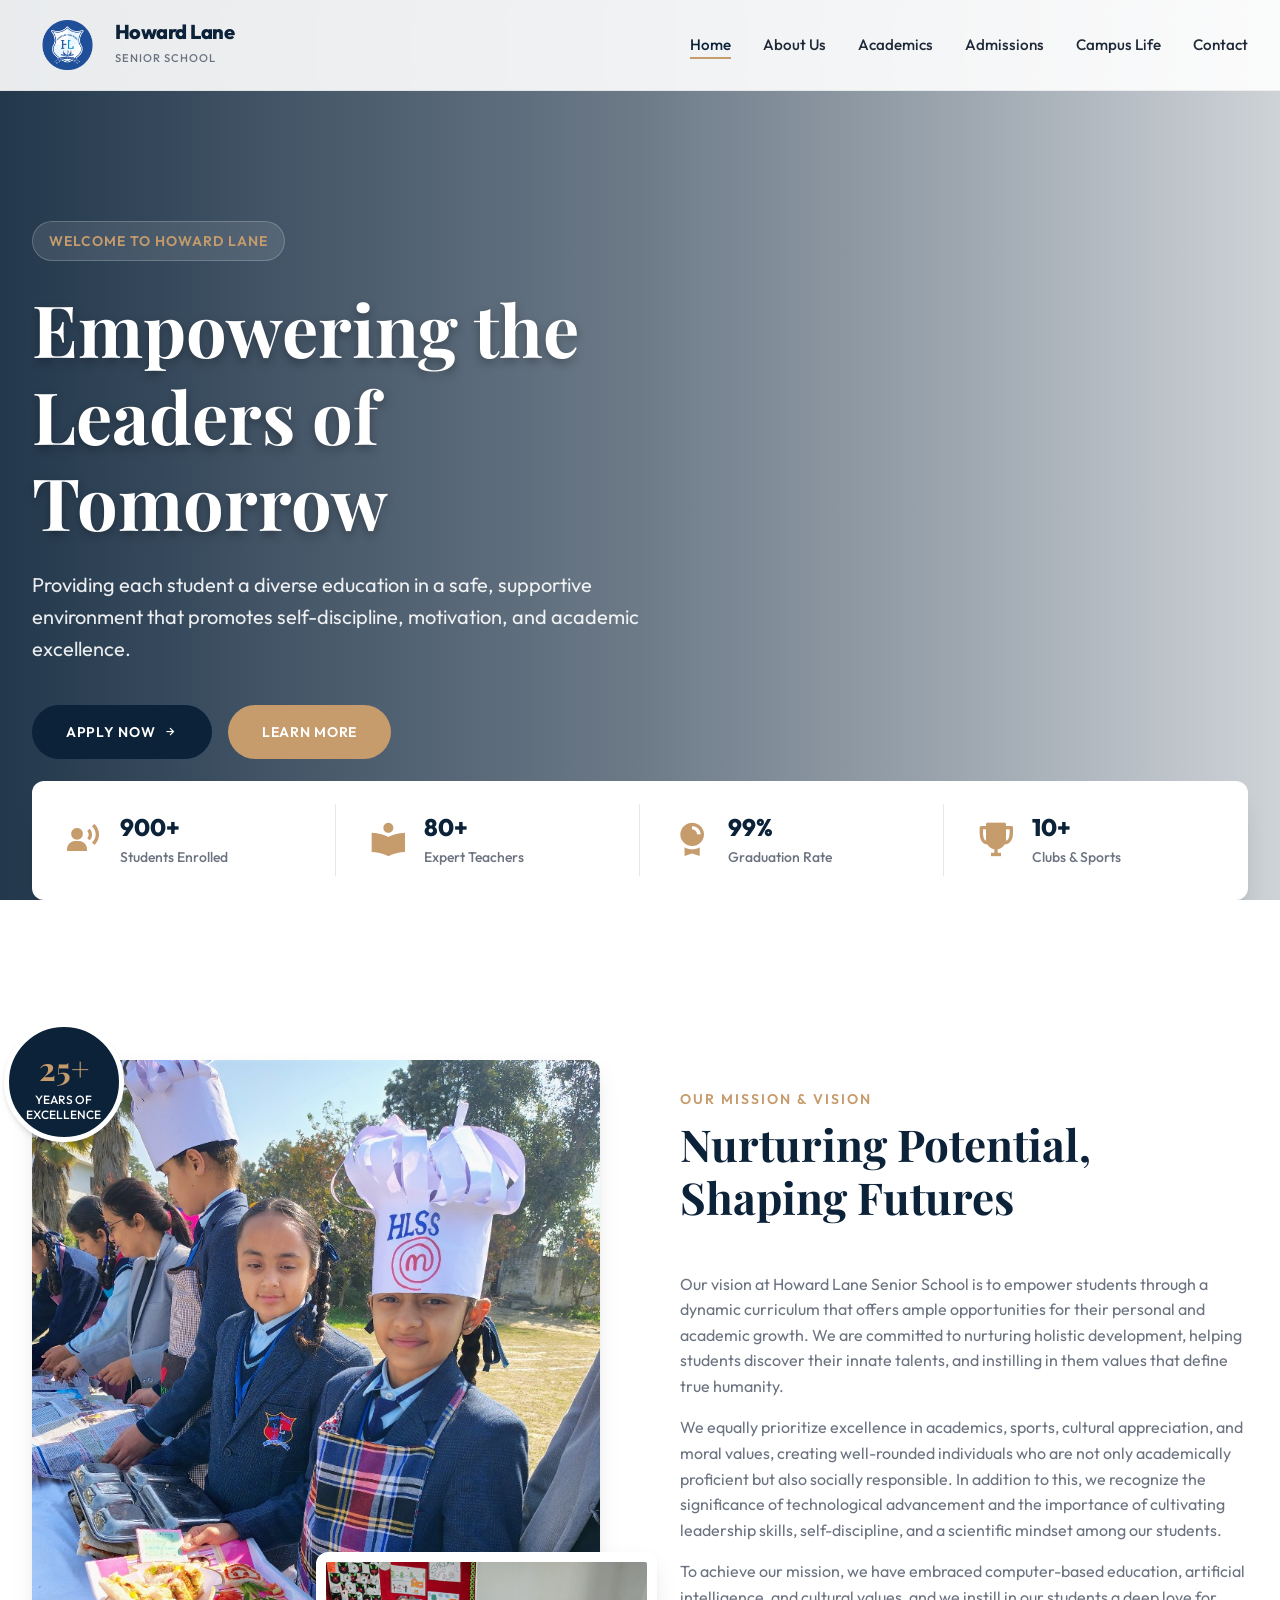
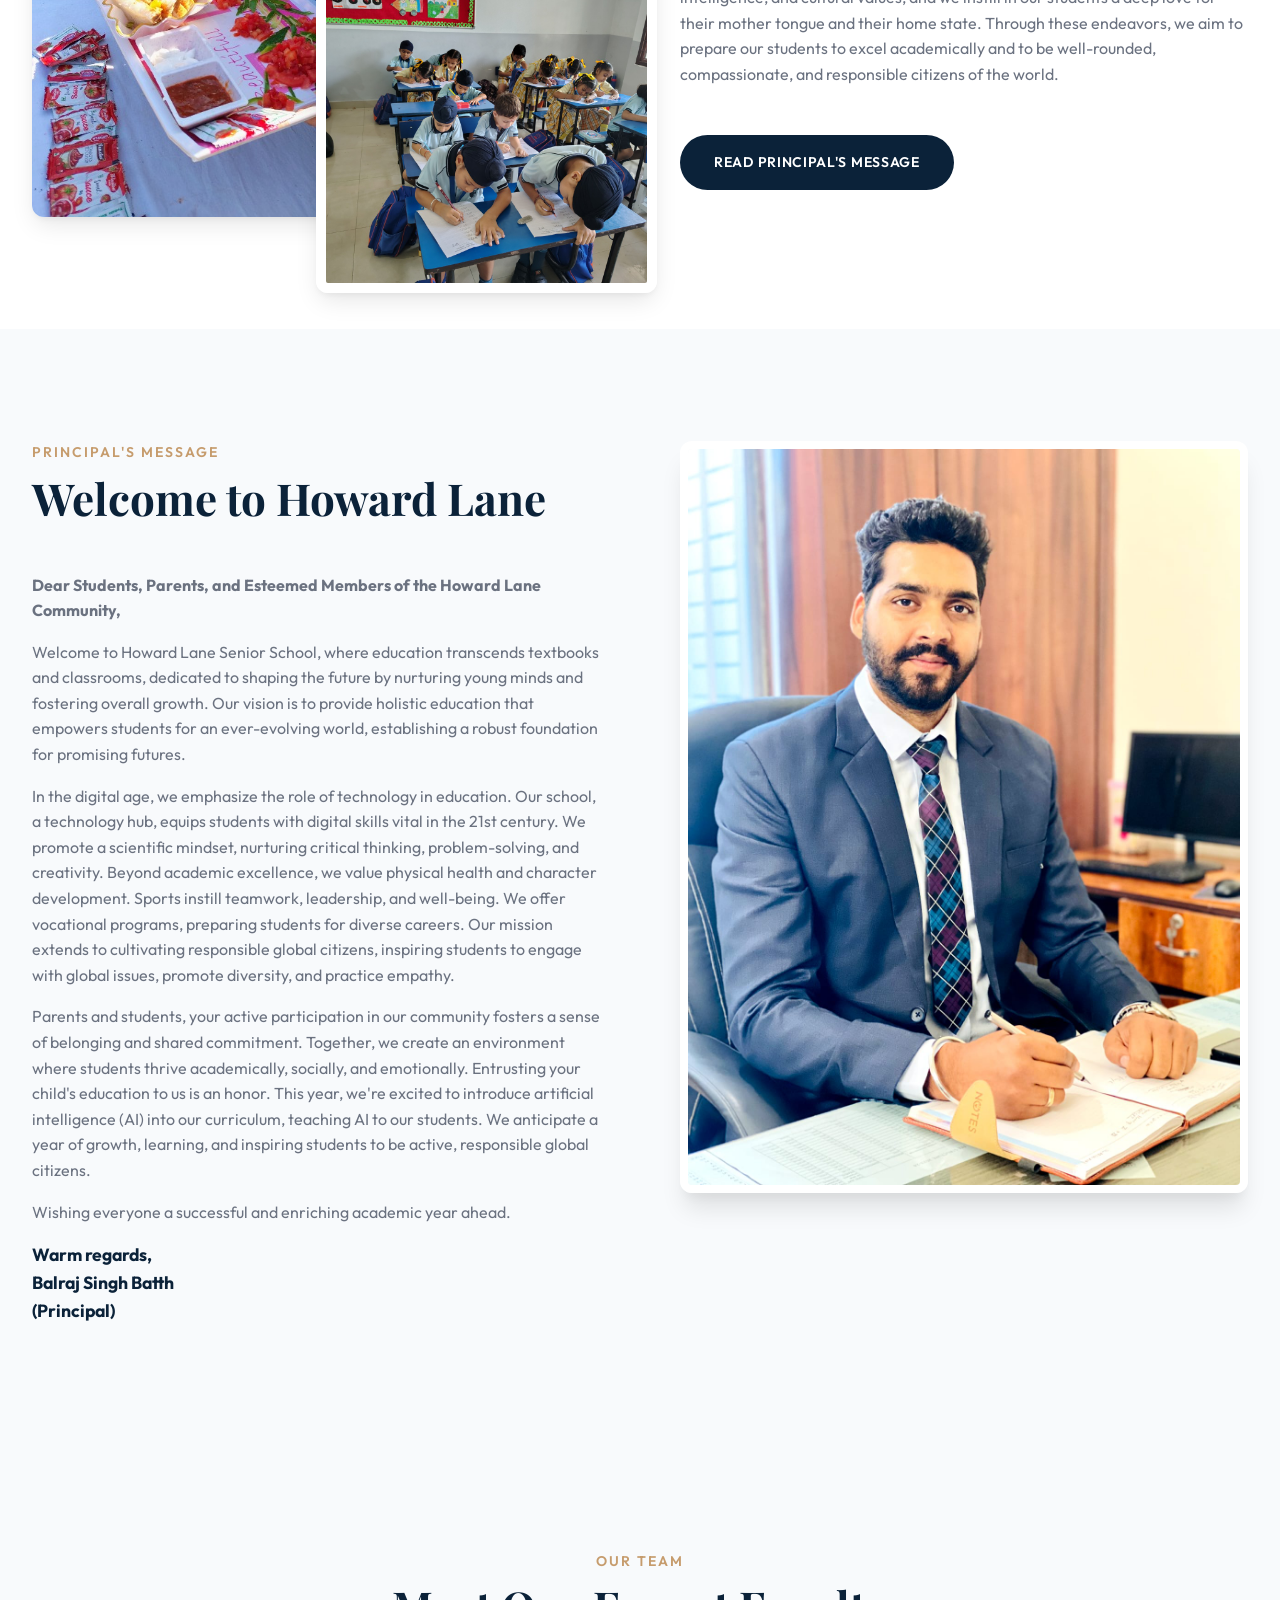
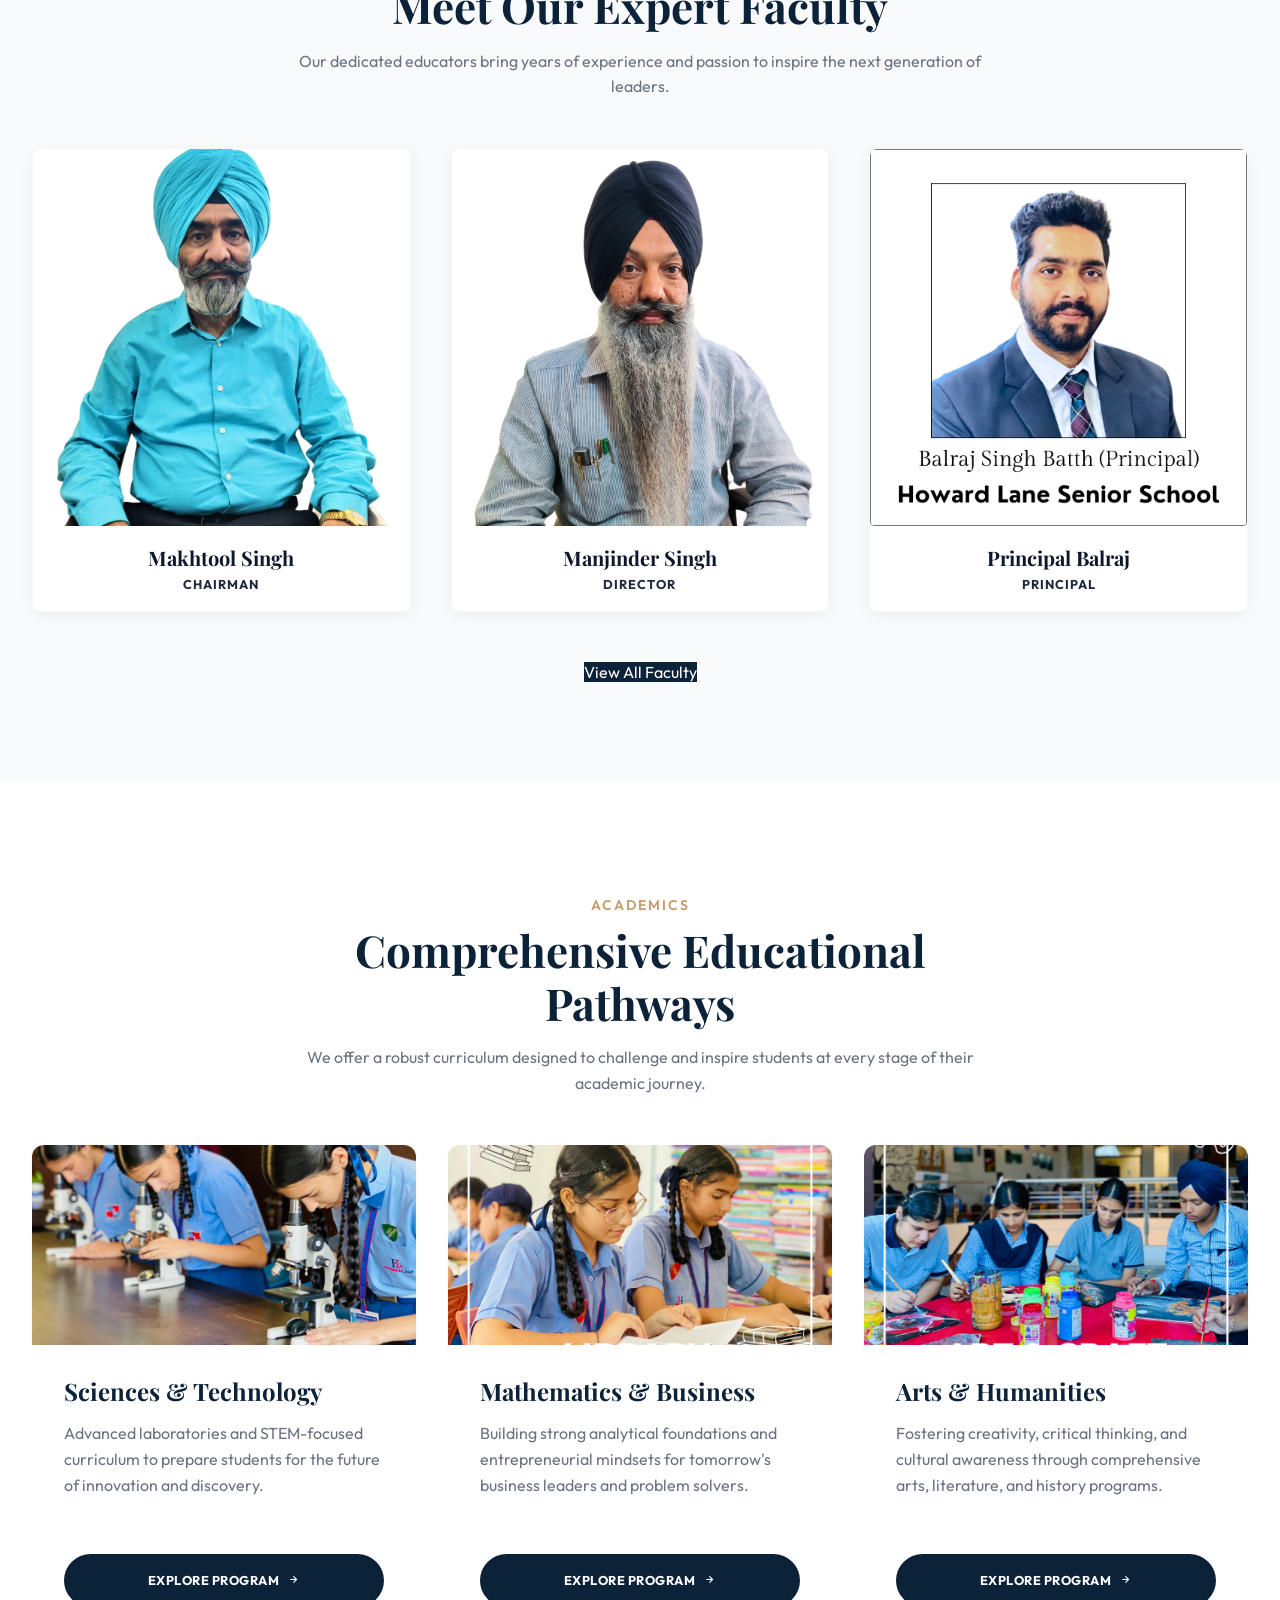
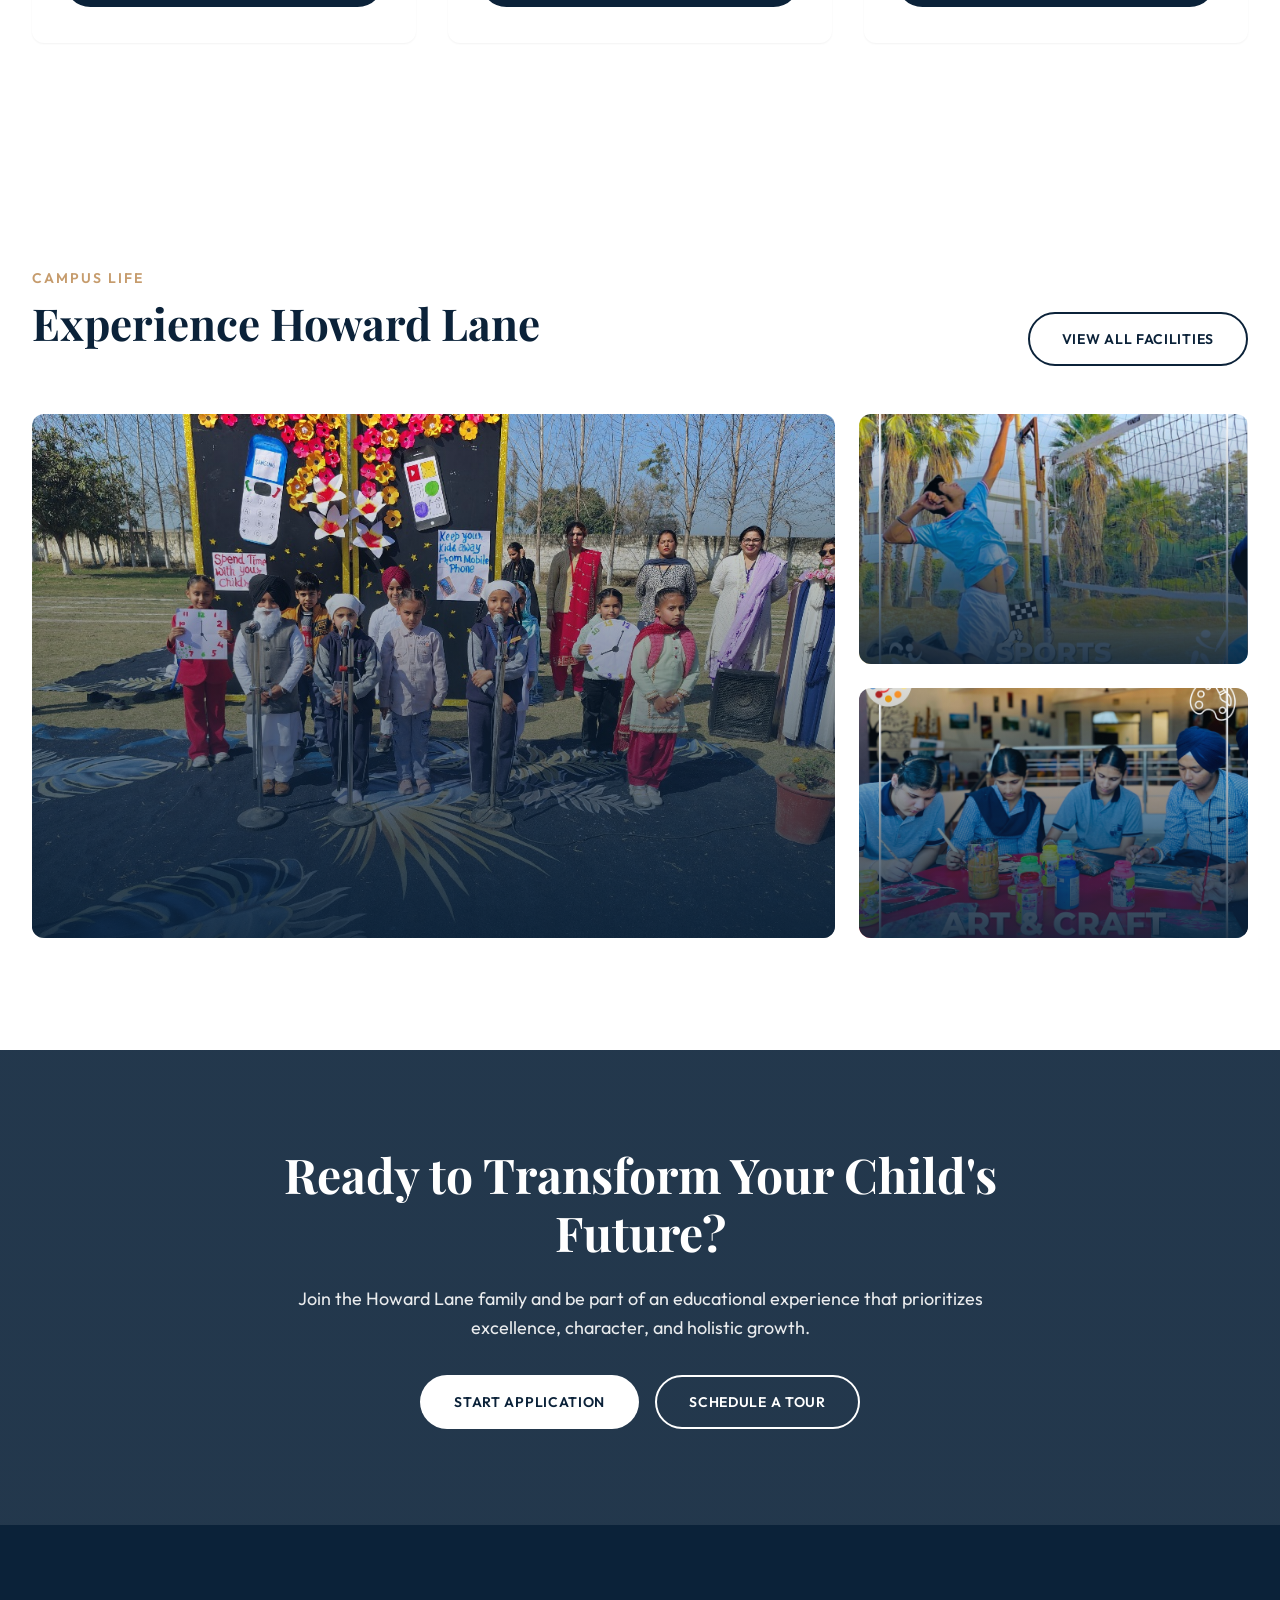
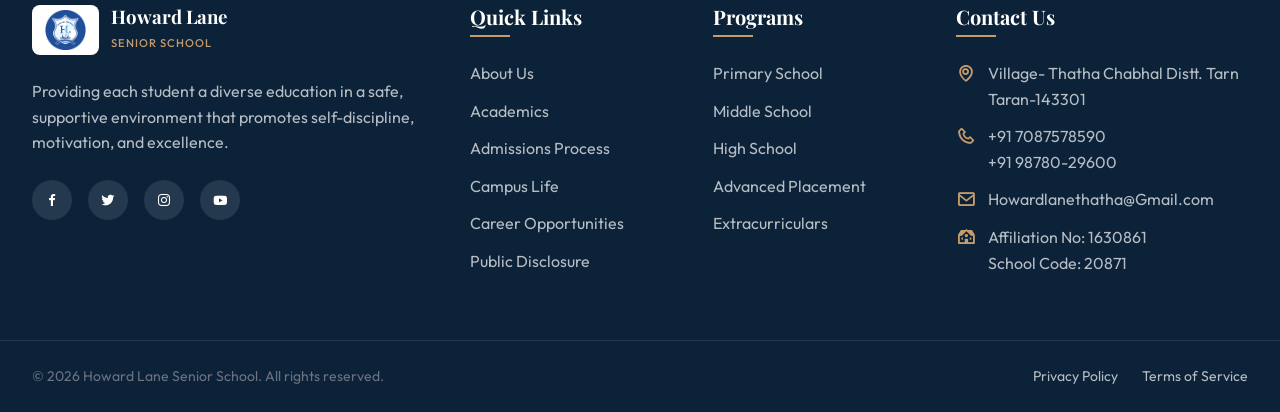
==== index.html @ eabd5564 "Fix homepage name for Vercel" ====
<!DOCTYPE html>
<html lang="en">

<head>
    <meta charset="UTF-8">
    <meta name="viewport" content="width=device-width, initial-scale=1.0">
    <title>Howard Lane Senior School | Excellence in Education</title>
    <meta name="description"
        content="Welcome to Howard Lane School, a place for diverse education in a safe, supportive environment that promotes self-discipline, motivation, and excellence.">

    <!-- Google Fonts -->
    <link rel="preconnect" href="https://fonts.googleapis.com">
    <link rel="preconnect" href="https://fonts.gstatic.com" crossorigin>
    <link
        href="https://fonts.googleapis.com/css2?family=Outfit:wght@300;400;500;600;700;800&family=Playfair+Display:ital,wght@0,400;0,600;0,700;1,400&display=swap"
        rel="stylesheet">

    <link rel="stylesheet" href="css/style.css">

    <!-- BoxIcons for icons -->
    <link href='https://unpkg.com/boxicons@2.1.4/css/boxicons.min.css' rel='stylesheet'>
</head>

<body>
    <!-- Navbar -->
    <header class="navbar" id="navbar">
        <div class="container nav-container">
            <a href="#" class="logo">
                <img src="assets/logo.png" alt="Howard Lane Logo" style="height: 50px; width: auto;">
                <div class="logo-text">
                    <h1>Howard Lane</h1>
                    <span>Senior School</span>
                </div>
            </a>

            <nav class="nav-menu" id="nav-menu">
                <ul class="nav-list">
                    <li><a href="#home" class="nav-link active">Home</a></li>
                    <li><a href="#about" class="nav-link">About Us</a></li>
                    <li><a href="#academics" class="nav-link">Academics</a></li>
                    <li><a href="#admissions" class="nav-link">Admissions</a></li>
                    <li><a href="#campus" class="nav-link">Campus Life</a></li>
                    <li><a href="#contact" class="nav-link btn-primary-outline">Contact</a></li>
                </ul>
            </nav>

            <div class="mobile-toggle" id="mobile-toggle">
                <i class='bx bx-menu'></i>
            </div>
        </div>
    </header>

    <!-- Hero Section -->
    <section id="home" class="hero">
        <div class="hero-bg">
            <img src="assets/school.jpg" alt="Howard Lane School Building">
            <div class="overlay"></div>
        </div>
        <div class="container hero-content">
            <div class="hero-text-wrapper">
                <span class="badge fade-in-up">Welcome to Howard Lane</span>
                <h1 class="hero-title fade-in-up delay-1">Empowering the Leaders of Tomorrow</h1>
                <p class="hero-subtitle fade-in-up delay-2">Providing each student a diverse education in a safe,
                    supportive environment that promotes self-discipline, motivation, and academic excellence.</p>
                <div class="hero-buttons fade-in-up delay-3">
                    <a href="#admissions" class="btn btn-primary">Apply Now <i class='bx bx-right-arrow-alt'></i></a>
                    <a href="#about" class="btn btn-secondary">Learn More</a>
                </div>
            </div>
        </div>

        <!-- Quick Stats Overlay on Hero -->
        <div class="quick-stats fade-in-up delay-4">
            <div class="container">
                <div class="stats-grid">
                    <div class="stat-card">
                        <i class='bx bxs-user-voice'></i>
                        <div class="stat-info">
                            <h3>900+</h3>
                            <p>Students Enrolled</p>
                        </div>
                    </div>
                    <div class="stat-card">
                        <i class='bx bxs-book-reader'></i>
                        <div class="stat-info">
                            <h3>80+</h3>
                            <p>Expert Teachers</p>
                        </div>
                    </div>
                    <div class="stat-card">
                        <i class='bx bxs-award'></i>
                        <div class="stat-info">
                            <h3>99%</h3>
                            <p>Graduation Rate</p>
                        </div>
                    </div>
                    <div class="stat-card">
                        <i class='bx bxs-trophy'></i>
                        <div class="stat-info">
                            <h3>10+</h3>
                            <p>Clubs & Sports</p>
                        </div>
                    </div>
                </div>
            </div>
        </div>
    </section>

    <!-- About Section -->
    <section id="about" class="section about-section">
        <div class="container about-grid">
            <div class="about-images">
                <div class="img-wrapper main-img">
                    <img src="assets/mission_2.jpg" alt="Students in school activity">
                </div>
                <div class="img-wrapper floating-img floating-1">
                    <img src="assets/mission_1.jpg" alt="Students celebrating Republic Day">
                </div>
                <div class="experience-badge">
                    <span class="num">25+</span>
                    <span class="text">Years of<br>Excellence</span>
                </div>
            </div>

            <div class="about-content">
                <div class="section-header">
                    <span class="sub-title">Our Mission & Vision</span>
                    <h2 class="title">Nurturing Potential, Shaping Futures</h2>
                </div>
                <p class="description">
                    Our vision at Howard Lane Senior School is to empower students through a dynamic curriculum
                    that offers ample opportunities for their personal and academic growth. We are committed to
                    nurturing holistic development, helping students discover their innate talents, and instilling in
                    them values that define true humanity.
                </p>
                <p class="description">
                    We equally prioritize excellence in academics, sports, cultural appreciation, and moral values,
                    creating well-rounded individuals who are not only academically proficient but also socially
                    responsible. In addition to this, we recognize the significance of technological advancement and the
                    importance of cultivating leadership skills, self-discipline, and a scientific mindset among our
                    students.
                </p>
                <p class="description">
                    To achieve our mission, we have embraced computer-based education, artificial intelligence, and
                    cultural values, and we instill in our students a deep love for their mother tongue and their home
                    state. Through these endeavors, we aim to prepare our students to excel academically and to be
                    well-rounded, compassionate, and responsible citizens of the world.
                </p>

                <a href="#principal" class="btn btn-primary mt-4">Read Principal's Message</a>
            </div>
        </div>
    </section>

    <!-- Principal Section -->
    <section id="principal" class="section bg-light">
        <div class="container about-grid" style="align-items: flex-start;">
            <div class="about-content">
                <div class="section-header">
                    <span class="sub-title">Principal's Message</span>
                    <h2 class="title">Welcome to Howard Lane</h2>
                </div>
                <p class="description"><strong>Dear Students, Parents, and Esteemed Members of the Howard Lane
                        Community,</strong></p>
                <p class="description">Welcome to Howard Lane Senior School, where education transcends textbooks and
                    classrooms, dedicated to shaping the future by nurturing young minds and fostering overall growth.
                    Our vision is to provide holistic education that empowers students for an ever-evolving world,
                    establishing a robust foundation for promising futures.</p>
                <p class="description">In the digital age, we emphasize the role of technology in education. Our school,
                    a technology hub, equips students with digital skills vital in the 21st century. We promote a
                    scientific mindset, nurturing critical thinking, problem-solving, and creativity. Beyond academic
                    excellence, we value physical health and character development. Sports instill teamwork, leadership,
                    and well-being. We offer vocational programs, preparing students for diverse careers. Our mission
                    extends to cultivating responsible global citizens, inspiring students to engage with global issues,
                    promote diversity, and practice empathy.</p>
                <p class="description">Parents and students, your active participation in our community fosters a sense
                    of belonging and shared commitment. Together, we create an environment where students thrive
                    academically, socially, and emotionally. Entrusting your child's education to us is an honor. This
                    year, we're excited to introduce artificial intelligence (AI) into our curriculum, teaching AI to
                    our students. We anticipate a year of growth, learning, and inspiring students to be active,
                    responsible global citizens.</p>
                <p class="description">Wishing everyone a successful and enriching academic year ahead.</p>
                <p class="description" style="color: var(--primary-blue); font-size: 1.1rem; margin-top: 1rem;">
                    <strong>Warm regards,<br>Balraj Singh Batth<br>(Principal)</strong>
                </p>
            </div>
            <div class="about-images">
                <div class="img-wrapper main-img" style="box-shadow: var(--shadow-xl); border: 8px solid white;">
                    <img src="assets/principal2.jpg" alt="Principal Balraj Singh Batth">
                </div>
            </div>
        </div>
    </section>

    <!-- Faculty Section -->
    <section id="faculty" class="section faculty-section">
        <div class="container">
            <div class="section-header text-center mx-auto">
                <span class="sub-title">Our Team</span>
                <h2 class="title">Meet Our Expert Faculty</h2>
                <p class="description">Our dedicated educators bring years of experience and passion to inspire the next
                    generation of leaders.</p>
            </div>

            <div class="executive-grid">
                <!-- Faculty Makhtool Singh (Chairman) -->
                <div class="executive-card" onclick="window.location.href='faculty.html'">
                    <div class="faculty-photo">
                        <img src="assets/staff/Makhtool_Singh_Chairman_.jpg" alt="Makhtool Singh Chairman">
                    </div>
                    <div class="faculty-info">
                        <h3 class="faculty-name">Makhtool Singh</h3>
                        <p class="faculty-designation">Chairman</p>
                    </div>
                </div>

                <!-- Faculty Manjinder Singh (Director) -->
                <div class="executive-card" onclick="window.location.href='faculty.html'">
                    <div class="faculty-photo">
                        <img src="assets/staff/Manjinder_Director_.jpg" alt="Manjinder Director">
                    </div>
                    <div class="faculty-info">
                        <h3 class="faculty-name">Manjinder Singh</h3>
                        <p class="faculty-designation">Director</p>
                    </div>
                </div>

                <!-- Faculty Balraj (Principal) -->
                <div class="executive-card principal-card" onclick="window.location.href='faculty.html'">
                    <div class="faculty-photo">
                        <img src="assets/staff/Principal_Sir.jpg" alt="Principal Sir">
                    </div>
                    <div class="faculty-info">
                        <h3 class="faculty-name">Principal Balraj</h3>
                        <p class="faculty-designation">Principal</p>
                    </div>
                </div>
            </div>

            <div style="text-align: center; margin-top: 3rem;">
                <a href="faculty.html" class="btn-primary">View All Faculty</a>
            </div>
        </div>
    </section>

    <!-- Academics Section -->
    <section id="academics" class="section academics-section">
        <div class="container">
            <div class="section-header text-center mx-auto">
                <span class="sub-title">Academics</span>
                <h2 class="title">Comprehensive Educational Pathways</h2>
                <p class="description">We offer a robust curriculum designed to challenge and inspire students at every
                    stage of their academic journey.</p>
            </div>

            <div class="cards-grid">
                <!-- Card 1 -->
                <div class="feature-card">
                    <img src="assets/academic1.jpg" alt="Sciences & Technology" class="card-image">
                    <div class="card-content">
                        <h3>Sciences & Technology</h3>
                        <p>Advanced laboratories and STEM-focused curriculum to prepare students for the future of
                            innovation and discovery.</p>
                        <a href="programs.html#sciences" target="_blank" class="card-link btn btn-primary mt-4"
                            style="color: white; font-size: 0.8rem; font-weight: 700;">EXPLORE PROGRAM <i
                                class='bx bx-right-arrow-alt'></i></a>
                    </div>
                </div>

                <!-- Card 2 -->
                <div class="feature-card">
                    <img src="assets/academic2.jpg" alt="Mathematics & Business" class="card-image">
                    <div class="card-content">
                        <h3>Mathematics & Business</h3>
                        <p>Building strong analytical foundations and entrepreneurial mindsets for tomorrow's business
                            leaders and problem solvers.</p>
                        <a href="programs.html#business" target="_blank" class="card-link btn btn-primary mt-4"
                            style="color: white; font-size: 0.8rem; font-weight: 700;">EXPLORE PROGRAM <i
                                class='bx bx-right-arrow-alt'></i></a>
                    </div>
                </div>

                <!-- Card 3 -->
                <div class="feature-card">
                    <img src="assets/academic3.jpg" alt="Arts & Humanities" class="card-image">
                    <div class="card-content">
                        <h3>Arts & Humanities</h3>
                        <p>Fostering creativity, critical thinking, and cultural awareness through comprehensive arts,
                            literature, and history programs.</p>
                        <a href="programs.html#arts" target="_blank" class="card-link btn btn-primary mt-4"
                            style="color: white; font-size: 0.8rem; font-weight: 700;">EXPLORE PROGRAM <i
                                class='bx bx-right-arrow-alt'></i></a>
                    </div>
                </div>
            </div>
        </div>
    </section>

    <!-- Campus Life & Events -->
    <section id="campus" class="section campus-section">
        <div class="container">
            <div class="section-header space-between">
                <div>
                    <span class="sub-title">Campus Life</span>
                    <h2 class="title">Experience Howard Lane</h2>
                </div>
                <a href="#" class="btn btn-primary-outline hidden-mobile">View All Facilities</a>
            </div>

            <div class="gallery-grid">
                <div class="gallery-item large">
                    <img src="assets/VibrantCampus.jpg" alt="Vibrant Campus">
                    <div class="gallery-overlay">
                        <h3>Vibrant Campus</h3>
                    </div>
                </div>
                <div class="gallery-item">
                    <img src="assets/Sports.jpg" alt="Athletics & Sports">
                    <div class="gallery-overlay">
                        <h3>Athletics & Sports</h3>
                    </div>
                </div>
                <div class="gallery-item">
                    <img src="assets/Art.jpg" alt="Performing Arts">
                    <div class="gallery-overlay">
                        <h3>Performing Arts</h3>
                    </div>
                </div>
            </div>
            <div class="text-center mt-4 visible-mobile">
                <a href="#" class="btn btn-primary-outline">View All Facilities</a>
            </div>
        </div>
    </section>

    <!-- Call to Action -->
    <section class="cta-section">
        <div class="container text-center cta-content">
            <h2>Ready to Transform Your Child's Future?</h2>
            <p>Join the Howard Lane family and be part of an educational experience that prioritizes excellence,
                character, and holistic growth.</p>
            <div class="cta-buttons">
                <a href="#admissions" class="btn btn-light">Start Application</a>
                <a href="#contact" class="btn btn-outline-light">Schedule a Tour</a>
            </div>
        </div>
    </section>

    <!-- Footer -->
    <footer id="contact" class="footer">
        <div class="container footer-grid">
            <div class="footer-col brand-col">
                <a href="#" class="logo footer-logo">
                    <img src="assets/logo.png" alt="Howard Lane Logo"
                        style="height: 50px; width: auto; background: white; padding: 5px; border-radius: 8px;">
                    <div class="logo-text">
                        <h3>Howard Lane</h3>
                        <span>Senior School</span>
                    </div>
                </a>
                <p>Providing each student a diverse education in a safe, supportive environment that promotes
                    self-discipline, motivation, and excellence.</p>
                <div class="social-links">
                    <a href="https://www.facebook.com/howardlanethatha" target="_blank"><i
                            class='bx bxl-facebook'></i></a>
                    <a href="#"><i class='bx bxl-twitter'></i></a>
                    <a href="https://www.instagram.com/howard_lane_senior_school/?hl=en" target="_blank"><i
                            class='bx bxl-instagram'></i></a>
                    <a href="#"><i class='bx bxl-youtube'></i></a>
                </div>
            </div>

            <div class="footer-col">
                <h4>Quick Links</h4>
                <ul>
                    <li><a href="#about">About Us</a></li>
                    <li><a href="#academics">Academics</a></li>
                    <li><a href="#admissions">Admissions Process</a></li>
                    <li><a href="#campus">Campus Life</a></li>
                    <li><a href="#">Career Opportunities</a></li>
                    <li><a href="public-disclosure.html">Public Disclosure</a></li>
                </ul>
            </div>

            <div class="footer-col">
                <h4>Programs</h4>
                <ul>
                    <li><a href="#">Primary School</a></li>
                    <li><a href="#">Middle School</a></li>
                    <li><a href="#">High School</a></li>
                    <li><a href="#">Advanced Placement</a></li>
                    <li><a href="#">Extracurriculars</a></li>
                </ul>
            </div>

            <div class="footer-col">
                <h4>Contact Us</h4>
                <ul class="contact-info">
                    <li><i class='bx bx-map'></i> Village- Thatha Chabhal Distt. Tarn Taran-143301</li>
                    <li><i class='bx bx-phone'></i> +91 7087578590 <br> +91 98780-29600</li>
                    <li><i class='bx bx-envelope'></i> Howardlanethatha@Gmail.com</li>
                    <li><i class='bx bxs-institution'></i> Affiliation No: 1630861 <br> School Code: 20871</li>
                </ul>
            </div>
        </div>

        <div class="footer-bottom container">
            <p>&copy; 2026 Howard Lane Senior School. All rights reserved.</p>
            <div class="footer-bottom-links">
                <a href="#">Privacy Policy</a>
                <a href="#">Terms of Service</a>
            </div>
        </div>
    </footer>

    <script src="js/script.js"></script>
</body>

</html>
---- css/style.css ----
/* CSS Variables for Premium Theme */
:root {
    /* Colors */
    --primary-blue: #0b2239;
    --secondary-blue: #1c4575;
    --accent-gold: #c69c6d;
    --accent-gold-dark: #a37d53;
    --text-dark: #1f2937;
    --text-muted: #6b7280;
    --white: #ffffff;
    --bg-light: #f8fafc;
    --glass-bg: rgba(255, 255, 255, 0.9);
    --border-color: #e5e7eb;

    /* Typography */
    --font-heading: 'Playfair Display', serif;
    --font-body: 'Outfit', sans-serif;

    /* Shadows & Transitions */
    --shadow-sm: 0 1px 2px 0 rgba(0, 0, 0, 0.05);
    --shadow-md: 0 4px 6px -1px rgba(0, 0, 0, 0.1), 0 2px 4px -1px rgba(0, 0, 0, 0.06);
    --shadow-lg: 0 10px 25px -3px rgba(0, 0, 0, 0.1), 0 4px 6px -2px rgba(0, 0, 0, 0.05);
    --shadow-xl: 0 20px 25px -5px rgba(0, 0, 0, 0.1), 0 10px 10px -5px rgba(0, 0, 0, 0.04);
    --transition: all 0.3s cubic-bezier(0.4, 0, 0.2, 1);
}

/* Global Reset & Base */
*,
*::before,
*::after {
    margin: 0;
    padding: 0;
    box-sizing: border-box;
}

html {
    scroll-behavior: smooth;
    font-size: 16px;
}

body {
    font-family: var(--font-body);
    color: var(--text-dark);
    line-height: 1.6;
    overflow-x: hidden;
    background-color: var(--white);
}

ul {
    list-style: none;
}

a {
    text-decoration: none;
    color: inherit;
    transition: var(--transition);
}

img {
    max-width: 100%;
    height: auto;
    display: block;
}

/* Container */
.container {
    width: 100%;
    max-width: 1280px;
    margin: 0 auto;
    padding: 0 2rem;
}

/* Typography */
h1,
h2,
h3,
h4,
h5,
h6 {
    font-family: var(--font-heading);
    font-weight: 700;
    color: var(--primary-blue);
    line-height: 1.2;
}

p {
    margin-bottom: 1rem;
    color: var(--text-muted);
}

/* Buttons */
.btn {
    display: inline-flex;
    align-items: center;
    justify-content: center;
    gap: 0.5rem;
    padding: 0.875rem 2rem;
    font-weight: 600;
    border-radius: 50px;
    transition: var(--transition);
    cursor: pointer;
    text-transform: uppercase;
    letter-spacing: 0.05em;
    font-size: 0.875rem;
    border: 2px solid transparent;
}

.btn-primary {
    background-color: var(--primary-blue);
    color: var(--white);
}

.btn-primary:hover {
    background-color: var(--secondary-blue);
    transform: translateY(-2px);
    box-shadow: var(--shadow-md);
}

.btn-secondary {
    background-color: var(--accent-gold);
    color: var(--white);
}

.btn-secondary:hover {
    background-color: var(--accent-gold-dark);
    transform: translateY(-2px);
    box-shadow: var(--shadow-md);
}

.btn-primary-outline {
    background: transparent;
    border-color: var(--primary-blue);
    color: var(--primary-blue);
}

.btn-primary-outline:hover {
    background: var(--primary-blue);
    color: var(--white);
}

.btn-light {
    background-color: var(--white);
    color: var(--primary-blue);
}

.btn-light:hover {
    background-color: var(--bg-light);
    transform: translateY(-2px);
}

.btn-outline-light {
    background: transparent;
    border-color: var(--white);
    color: var(--white);
}

.btn-outline-light:hover {
    background: var(--white);
    color: var(--primary-blue);
}

/* Navbar */
.navbar {
    position: fixed;
    top: 0;
    left: 0;
    width: 100%;
    z-index: 1000;
    padding: 1.25rem 0;
    transition: var(--transition);
    background: var(--glass-bg);
    backdrop-filter: blur(10px);
    -webkit-backdrop-filter: blur(10px);
    border-bottom: 1px solid rgba(0, 0, 0, 0.05);
}

.navbar.scrolled {
    padding: 0.75rem 0;
    box-shadow: var(--shadow-sm);
}

.nav-container {
    display: flex;
    justify-content: space-between;
    align-items: center;
}

.logo {
    display: flex;
    align-items: center;
    gap: 0.75rem;
}

.logo i {
    font-size: 2.5rem;
    color: var(--accent-gold);
}

.logo-text h1 {
    font-size: 1.25rem;
    font-family: var(--font-body);
    font-weight: 800;
    letter-spacing: -0.5px;
    margin: 0;
    color: var(--primary-blue);
}

.logo-text span {
    font-size: 0.7rem;
    text-transform: uppercase;
    letter-spacing: 1px;
    color: var(--text-muted);
    font-weight: 500;
}

.nav-list {
    display: flex;
    align-items: center;
    gap: 2rem;
}

.nav-link {
    font-weight: 500;
    color: var(--text-dark);
    font-size: 0.95rem;
    position: relative;
}

.nav-link:not(.btn-primary-outline)::after {
    content: '';
    position: absolute;
    bottom: -5px;
    left: 0;
    width: 0;
    height: 2px;
    background-color: var(--accent-gold);
    transition: var(--transition);
}

.nav-link:not(.btn-primary-outline):hover::after,
.nav-link.active::after {
    width: 100%;
}

.nav-link:hover,
.nav-link.active {
    color: var(--primary-blue);
}

.mobile-toggle {
    display: none;
    font-size: 1.75rem;
    cursor: pointer;
    color: var(--primary-blue);
}

/* Animations */
.fade-in-up {
    opacity: 0;
    transform: translateY(20px);
    transition: opacity 0.8s ease-out, transform 0.8s ease-out;
}

.fade-in-up.appear {
    opacity: 1;
    transform: translateY(0);
}

.delay-1 {
    transition-delay: 0.1s;
}

.delay-2 {
    transition-delay: 0.2s;
}

.delay-3 {
    transition-delay: 0.3s;
}

.delay-4 {
    transition-delay: 0.4s;
}

/* Hero Section */
.hero {
    position: relative;
    min-height: 100vh;
    display: flex;
    align-items: center;
    padding-top: 80px;
    overflow: hidden;
}

.hero-bg {
    position: absolute;
    top: 0;
    left: 0;
    width: 100%;
    height: 100%;
    z-index: -1;
}

.hero-bg img {
    width: 100%;
    height: 100%;
    object-fit: cover;
    object-position: center;
    transform: scale(1.05);
    /* Slight scale for potential animation */
}

.overlay {
    position: absolute;
    top: 0;
    left: 0;
    width: 100%;
    height: 100%;
    background: linear-gradient(to right, rgba(11, 34, 57, 0.9), rgba(11, 34, 57, 0.6) 50%, rgba(11, 34, 57, 0.2));
}

.hero-content {
    position: relative;
    z-index: 1;
}

.hero-text-wrapper {
    max-width: 650px;
}

.badge {
    display: inline-block;
    padding: 0.5rem 1rem;
    background: rgba(255, 255, 255, 0.1);
    backdrop-filter: blur(4px);
    border: 1px solid rgba(255, 255, 255, 0.2);
    border-radius: 30px;
    color: var(--accent-gold);
    font-weight: 600;
    font-size: 0.875rem;
    letter-spacing: 1px;
    text-transform: uppercase;
    margin-bottom: 1.5rem;
}

.hero-title {
    font-size: 4.5rem;
    color: var(--white);
    margin-bottom: 1.5rem;
    text-shadow: 0 4px 10px rgba(0, 0, 0, 0.3);
}

.hero-subtitle {
    font-size: 1.25rem;
    color: rgba(255, 255, 255, 0.9);
    margin-bottom: 2.5rem;
    font-weight: 400;
}

.hero-buttons {
    display: flex;
    gap: 1rem;
    flex-wrap: wrap;
}

/* Quick Stats */
.quick-stats {
    position: absolute;
    bottom: 0;
    left: 0;
    width: 100%;
    transform: translateY(50%);
    z-index: 10;
}

.stats-grid {
    display: grid;
    grid-template-columns: repeat(4, 1fr);
    background: var(--white);
    border-radius: 12px;
    box-shadow: var(--shadow-xl);
    overflow: hidden;
}

.stat-card {
    display: flex;
    align-items: center;
    gap: 1rem;
    padding: 2rem;
    position: relative;
}

.stat-card:not(:last-child)::after {
    content: '';
    position: absolute;
    right: 0;
    top: 50%;
    transform: translateY(-50%);
    height: 60%;
    width: 1px;
    background-color: var(--border-color);
}

.stat-card i {
    font-size: 2.5rem;
    color: var(--accent-gold);
}

.stat-info h3 {
    font-family: var(--font-body);
    font-size: 1.5rem;
    font-weight: 800;
    margin-bottom: 0.25rem;
}

.stat-info p {
    margin: 0;
    font-size: 0.875rem;
    color: var(--text-muted);
    font-weight: 500;
}

/* Sections Global */
.section {
    padding: 7rem 0;
}

.section-header {
    margin-bottom: 3rem;
}

.section-header .sub-title {
    color: var(--accent-gold);
    font-weight: 600;
    text-transform: uppercase;
    letter-spacing: 2px;
    font-size: 0.875rem;
    display: block;
    margin-bottom: 0.5rem;
}

.section-header .title {
    font-size: 2.75rem;
    margin-bottom: 1rem;
}

.space-between {
    display: flex;
    justify-content: space-between;
    align-items: flex-end;
}

.bg-light {
    background-color: var(--bg-light);
}

.text-center {
    text-align: center;
}

.mx-auto {
    margin-left: auto;
    margin-right: auto;
    max-width: 700px;
}

.mt-4 {
    margin-top: 2rem;
}

/* About Section */
.about-section {
    padding-top: 10rem;
    /* Space for the overlaying stats */
}

.about-grid {
    display: grid;
    grid-template-columns: 1fr 1fr;
    gap: 5rem;
    align-items: center;
}

.about-images {
    position: relative;
}

.img-wrapper {
    border-radius: 12px;
    overflow: hidden;
    box-shadow: var(--shadow-lg);
}

.img-wrapper img {
    transition: transform 0.7s ease;
}

.img-wrapper:hover img {
    transform: scale(1.05);
}

.floating-img {
    position: absolute;
    bottom: -10%;
    right: -10%;
    width: 60%;
    border: 10px solid var(--white);
    border-radius: 12px;
    z-index: 2;
}

.experience-badge {
    position: absolute;
    top: -5%;
    left: -5%;
    background: var(--primary-blue);
    color: var(--white);
    width: 120px;
    height: 120px;
    border-radius: 50%;
    display: flex;
    flex-direction: column;
    justify-content: center;
    align-items: center;
    text-align: center;
    z-index: 3;
    border: 5px solid var(--white);
    box-shadow: var(--shadow-md);
}

.experience-badge .num {
    font-family: var(--font-heading);
    font-size: 2rem;
    font-weight: 700;
    color: var(--accent-gold);
}

.experience-badge .text {
    font-size: 0.75rem;
    font-weight: 500;
    text-transform: uppercase;
    line-height: 1.2;
}

.feature-list {
    margin: 2rem 0;
}

.feature-list li {
    display: flex;
    align-items: flex-start;
    gap: 1rem;
    margin-bottom: 1rem;
}

.feature-list i {
    font-size: 1.5rem;
    color: var(--accent-gold);
    margin-top: 2px;
}

.feature-list span {
    font-weight: 500;
    color: var(--text-dark);
}

/* Feature Cards Grid (Academics) */
.cards-grid {
    display: grid;
    grid-template-columns: repeat(3, 1fr);
    gap: 2rem;
}

.feature-card {
    background: var(--white);
    border-radius: 12px;
    box-shadow: var(--shadow-sm);
    transition: var(--transition);
    border-bottom: 4px solid transparent;
    overflow: hidden;
    display: flex;
    flex-direction: column;
}

.feature-card:hover {
    transform: translateY(-10px);
    box-shadow: var(--shadow-xl);
    border-bottom-color: var(--accent-gold);
}

.feature-card .card-image {
    width: 100%;
    height: 200px;
    object-fit: cover;
    transition: var(--transition);
}

.feature-card:hover .card-image {
    transform: scale(1.05);
}

.feature-card .card-content {
    padding: 2rem;
    flex: 1;
    display: flex;
    flex-direction: column;
    background: var(--white);
    position: relative;
    z-index: 2;
}

.feature-card h3 {
    font-size: 1.5rem;
    margin-bottom: 1rem;
    font-family: var(--font-heading);
}

.feature-card p {
    margin-bottom: 1.5rem;
}

.card-link {
    display: inline-flex;
    align-items: center;
    gap: 0.5rem;
    color: var(--primary-blue);
    font-weight: 600;
    text-transform: uppercase;
    font-size: 0.875rem;
    letter-spacing: 0.5px;
}

.card-link i {
    transition: transform 0.3s;
}

.card-link:hover {
    color: var(--accent-gold);
}

.card-link:hover i {
    transform: translateX(5px);
}

/* Gallery / Campus Grid */
.gallery-grid {
    display: grid;
    grid-template-columns: repeat(3, 1fr);
    grid-template-rows: repeat(2, 250px);
    gap: 1.5rem;
}

.gallery-item {
    border-radius: 12px;
    overflow: hidden;
    position: relative;
    cursor: pointer;
}

.gallery-item.large {
    grid-column: span 2;
    grid-row: span 2;
}

.gallery-item img {
    width: 100%;
    height: 100%;
    object-fit: cover;
    transition: transform 0.5s ease;
}

.gallery-item:hover img {
    transform: scale(1.1);
}

.gallery-overlay {
    position: absolute;
    inset: 0;
    background: linear-gradient(to top, rgba(11, 34, 57, 0.9), transparent);
    display: flex;
    align-items: flex-end;
    padding: 2rem;
}

.gallery-overlay h3 {
    color: var(--white);
    font-size: 1.5rem;
    margin: 0;
    transform: translateY(20px);
    opacity: 0;
    transition: var(--transition);
}

.gallery-item:hover .gallery-overlay h3 {
    transform: translateY(0);
    opacity: 1;
}

/* Call to Action Section */
.cta-section {
    background: linear-gradient(rgba(11, 34, 57, 0.9), rgba(11, 34, 57, 0.9)), url('https://images.unsplash.com/photo-1577896851231-70ef18881754?ixlib=rb-4.0.3&auto=format&fit=crop&w=1920&q=80') center/cover fixed;
    padding: 6rem 0;
}

.cta-content {
    max-width: 800px;
}

.cta-content h2 {
    color: var(--white);
    font-size: 3rem;
    margin-bottom: 1.5rem;
}

.cta-content p {
    color: rgba(255, 255, 255, 0.9);
    font-size: 1.125rem;
    margin-bottom: 2rem;
}

.cta-buttons {
    display: flex;
    gap: 1rem;
    justify-content: center;
}

/* Footer */
.footer {
    background-color: var(--primary-blue);
    color: rgba(255, 255, 255, 0.8);
    padding-top: 5rem;
}

.footer-grid {
    display: grid;
    grid-template-columns: 2fr 1fr 1fr 1.5fr;
    gap: 3rem;
    margin-bottom: 4rem;
}

.footer-logo {
    margin-bottom: 1.5rem;
}

.footer-logo i,
.footer-logo .logo-text h3 {
    color: var(--white);
}

.footer-logo .logo-text span {
    color: var(--accent-gold);
}

.brand-col p {
    color: rgba(255, 255, 255, 0.7);
    margin-bottom: 1.5rem;
}

.social-links {
    display: flex;
    gap: 1rem;
}

.social-links a {
    display: inline-flex;
    align-items: center;
    justify-content: center;
    width: 40px;
    height: 40px;
    background: rgba(255, 255, 255, 0.1);
    color: var(--white);
    border-radius: 50%;
    transition: var(--transition);
}

.social-links a:hover {
    background: var(--accent-gold);
    transform: translateY(-3px);
}

.footer-col h4 {
    color: var(--white);
    font-size: 1.25rem;
    margin-bottom: 1.5rem;
    position: relative;
    padding-bottom: 0.5rem;
}

.footer-col h4::after {
    content: '';
    position: absolute;
    bottom: 0;
    left: 0;
    width: 40px;
    height: 2px;
    background: var(--accent-gold);
}

.footer-col ul {
    display: flex;
    flex-direction: column;
    gap: 0.75rem;
}

.footer-col ul a {
    color: rgba(255, 255, 255, 0.7);
}

.footer-col ul a:hover {
    color: var(--accent-gold);
    padding-left: 5px;
}

.contact-info li {
    display: flex;
    align-items: flex-start;
    gap: 0.75rem;
    color: rgba(255, 255, 255, 0.7);
}

.contact-info i {
    color: var(--accent-gold);
    font-size: 1.25rem;
    margin-top: 2px;
}

.footer-bottom {
    padding: 1.5rem 2rem;
    border-top: 1px solid rgba(255, 255, 255, 0.1);
    display: flex;
    justify-content: space-between;
    align-items: center;
}

.footer-bottom p {
    margin: 0;
    font-size: 0.875rem;
}

.footer-bottom-links {
    display: flex;
    gap: 1.5rem;
}

.footer-bottom-links a {
    font-size: 0.875rem;
    color: rgba(255, 255, 255, 0.7);
}

.footer-bottom-links a:hover {
    color: var(--white);
}

.visible-mobile {
    display: none;
}

.hidden-mobile {
    display: inline-flex;
}

/* Responsive Media Queries */
@media (max-width: 1024px) {
    .stats-grid {
        grid-template-columns: repeat(2, 1fr);
    }

    .stat-card:nth-child(2)::after {
        display: none;
    }

    .stat-card:nth-child(1)::after,
    .stat-card:nth-child(2)::after {
        border-bottom: 1px solid var(--border-color);
        width: 60%;
        height: 1px;
        right: auto;
        bottom: 0;
        top: auto;
        left: 50%;
        transform: translateX(-50%);
    }

    .about-grid {
        gap: 3rem;
    }

    .hero-title {
        font-size: 3.5rem;
    }

    .gallery-item.large {
        grid-column: span 3;
        grid-row: span 1;
    }

    .gallery-item {
        grid-column: span 1.5;
    }
}

@media (max-width: 900px) {
    .cards-grid {
        grid-template-columns: repeat(2, 1fr);
    }

    .footer-grid {
        grid-template-columns: 1fr 1fr;
    }
}

@media (max-width: 768px) {
    .nav-menu {
        position: fixed;
        top: 80px;
        right: -100%;
        width: 100%;
        height: calc(100vh - 80px);
        background: var(--white);
        flex-direction: column;
        padding: 2rem;
        transition: var(--transition);
        border-top: 1px solid var(--border-color);
    }

    .nav-menu.active {
        right: 0;
    }

    .nav-list {
        flex-direction: column;
        align-items: flex-start;
        gap: 1.5rem;
        width: 100%;
    }

    .nav-link {
        display: block;
        width: 100%;
        font-size: 1.125rem;
    }

    .mobile-toggle {
        display: block;
    }

    .hero-title {
        font-size: 2.75rem;
    }

    .about-grid {
        grid-template-columns: 1fr;
    }

    .about-section {
        padding-top: 18rem;
    }

    .about-images {
        margin-bottom: 3rem;
        padding-right: 2rem;
    }

    .space-between {
        flex-direction: column;
        align-items: flex-start;
        gap: 1rem;
    }

    .visible-mobile {
        display: block;
    }

    .hidden-mobile {
        display: none;
    }

    .gallery-grid {
        display: flex;
        flex-direction: column;
    }

    .gallery-item {
        height: 250px;
    }
}

@media (max-width: 600px) {
    .stats-grid {
        grid-template-columns: 1fr;
    }

    .stat-card::after {
        display: none !important;
    }

    .stat-card {
        border-bottom: 1px solid var(--border-color);
    }

    .cards-grid {
        grid-template-columns: 1fr;
    }

    .footer-grid {
        grid-template-columns: 1fr;
    }

    .footer-bottom {
        flex-direction: column;
        gap: 1rem;
        text-align: center;
    }
}

/* Faculty Section */
.faculty-section {
    background-color: var(--bg-light);
    padding: 6rem 0;
}

.faculty-grid {
    display: grid;
    grid-template-columns: repeat(auto-fit, minmax(220px, 1fr));
    gap: 2rem;
    margin-top: 3rem;
}

.faculty-card {
    background: var(--white);
    border-radius: 12px;
    overflow: hidden;
    box-shadow: var(--shadow-sm);
    transition: all 0.4s cubic-bezier(0.165, 0.84, 0.44, 1);
    position: relative;
    border: none;
    display: flex;
    flex-direction: column;
}

.faculty-card::after {
    content: '';
    position: absolute;
    top: 0;
    left: 0;
    width: 100%;
    height: 100%;
    border-radius: 12px;
    box-shadow: var(--shadow-xl);
    opacity: 0;
    transition: all 0.4s cubic-bezier(0.165, 0.84, 0.44, 1);
    z-index: -1;
}

.faculty-card:hover {
    transform: translateY(-10px);
}

.faculty-card:hover::after {
    opacity: 1;
}

.faculty-photo {
    width: 100%;
    aspect-ratio: 1 / 1;
    overflow: hidden;
    position: relative;
    background-color: var(--bg-light);
}

.faculty-photo img {
    width: 100%;
    height: 100%;
    object-fit: contain;
    object-position: center top;
    transition: transform 0.6s ease;
}

.faculty-photo::before {
    content: '';
    position: absolute;
    inset: 0;
    background: linear-gradient(to top, rgba(11, 34, 57, 0.8), transparent 50%);
    opacity: 0;
    transition: opacity 0.4s ease;
    z-index: 1;
}

.faculty-card:hover .faculty-photo img {
    transform: scale(1.08);
}

.faculty-card:hover .faculty-photo::before {
    opacity: 1;
}

.faculty-social {
    position: absolute;
    bottom: 20px;
    left: 0;
    width: 100%;
    display: flex;
    justify-content: center;
    gap: 15px;
    z-index: 2;
    transform: translateY(20px);
    opacity: 0;
    transition: all 0.4s ease;
}

.faculty-card:hover .faculty-social {
    transform: translateY(0);
    opacity: 1;
}

.faculty-social a {
    display: flex;
    align-items: center;
    justify-content: center;
    width: 36px;
    height: 36px;
    background: var(--white);
    color: var(--primary-blue);
    border-radius: 50%;
    font-size: 1.25rem;
    transition: all 0.3s ease;
}

.faculty-social a:hover {
    background: var(--accent-gold);
    color: var(--white);
    transform: translateY(-3px);
}

.faculty-info {
    padding: 1.5rem 1rem;
    text-align: center;
    background: var(--white);
    flex-grow: 1;
}

.faculty-name {
    font-size: 1.15rem;
    color: var(--text-dark);
    margin-bottom: 0.5rem;
    font-family: var(--font-heading);
    font-weight: 700;
}

.faculty-designation {
    color: var(--primary-blue);
    font-size: 0.85rem;
    font-weight: 600;
    text-transform: uppercase;
    letter-spacing: 0.5px;
    margin: 0;
}

/* Executive Card Styles */
.executive-grid {
    display: grid;
    grid-template-columns: repeat(auto-fit, minmax(280px, 1fr));
    gap: 2.5rem;
    margin-top: 3rem;
}

.executive-card {
    background: var(--white);
    border-radius: 8px;
    overflow: hidden;
    box-shadow: 0 4px 15px rgba(0, 0, 0, 0.05);
    transition: transform 0.3s ease, box-shadow 0.3s ease;
    text-align: center;
    border: 1px solid rgba(0, 0, 0, 0.03);
    padding-bottom: 1rem;
    cursor: pointer;
    display: flex;
    flex-direction: column;
}

.executive-card:hover {
    transform: translateY(-5px);
    box-shadow: 0 10px 25px rgba(0, 0, 0, 0.08);
}

.executive-card .faculty-photo {
    width: 100%;
    aspect-ratio: 1 / 1;
    background: transparent;
    overflow: hidden;
    position: relative;
}

.executive-card .faculty-photo img {
    width: 100%;
    height: 100%;
    object-fit: cover;
    object-position: top;
    border-radius: 4px;
    transition: none;
}

/* Specific border for principal to match mockup */
.executive-card.principal-card .faculty-photo img {
    border: 1px solid #777;
}

/* Override standard faculty hover effects to keep it clean */
.executive-card .faculty-photo::before {
    display: none;
}

.executive-card:hover .faculty-photo img {
    transform: none;
}

.executive-card .faculty-social {
    display: none;
}

.executive-card .faculty-info {
    padding: 1.25rem 1rem 0 1rem;
    background: transparent;
    flex-grow: 1;
}

.executive-card .faculty-name {
    font-size: 1.25rem;
    font-family: var(--font-heading);
    font-weight: 700;
    color: #0f172a;
    margin-bottom: 0.3rem;
}

.executive-card .faculty-designation {
    font-size: 0.8rem;
    color: #1e293b;
    text-transform: uppercase;
    font-weight: 700;
    letter-spacing: 1px;
    margin: 0;
}
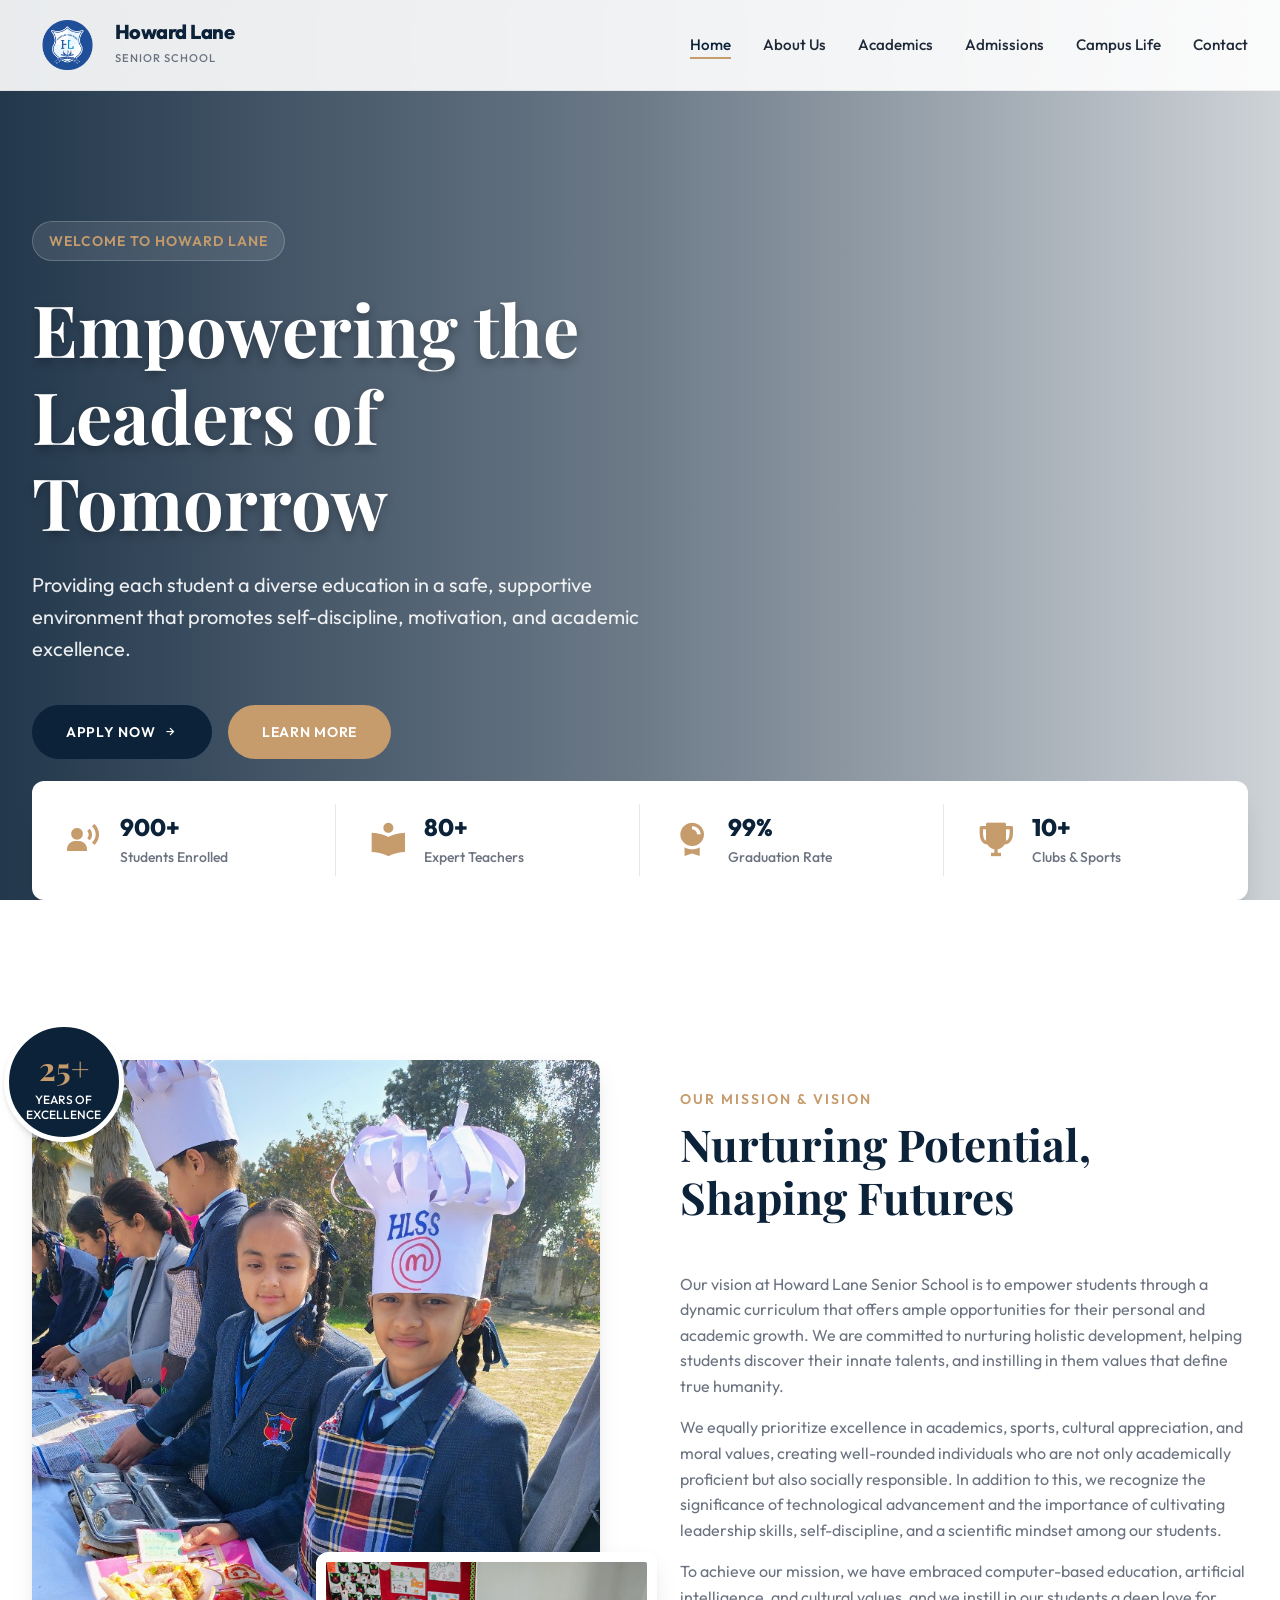
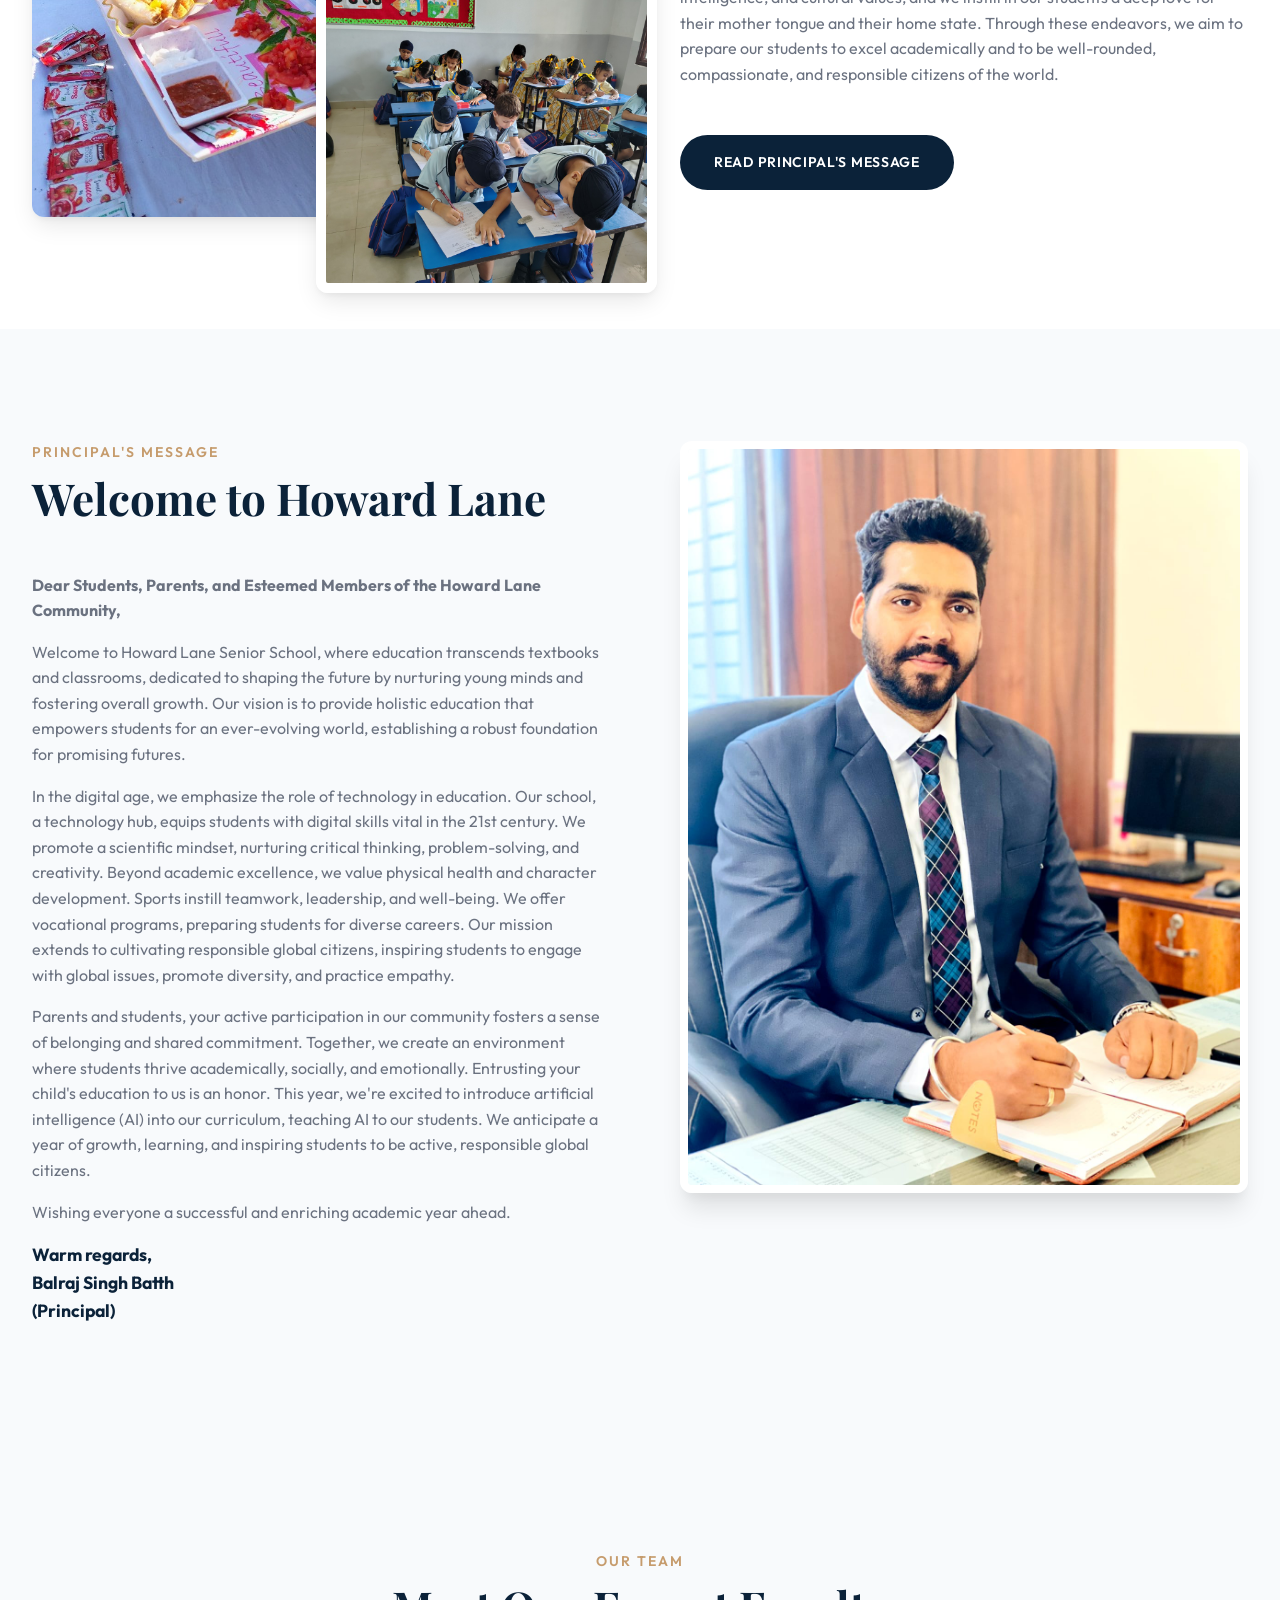
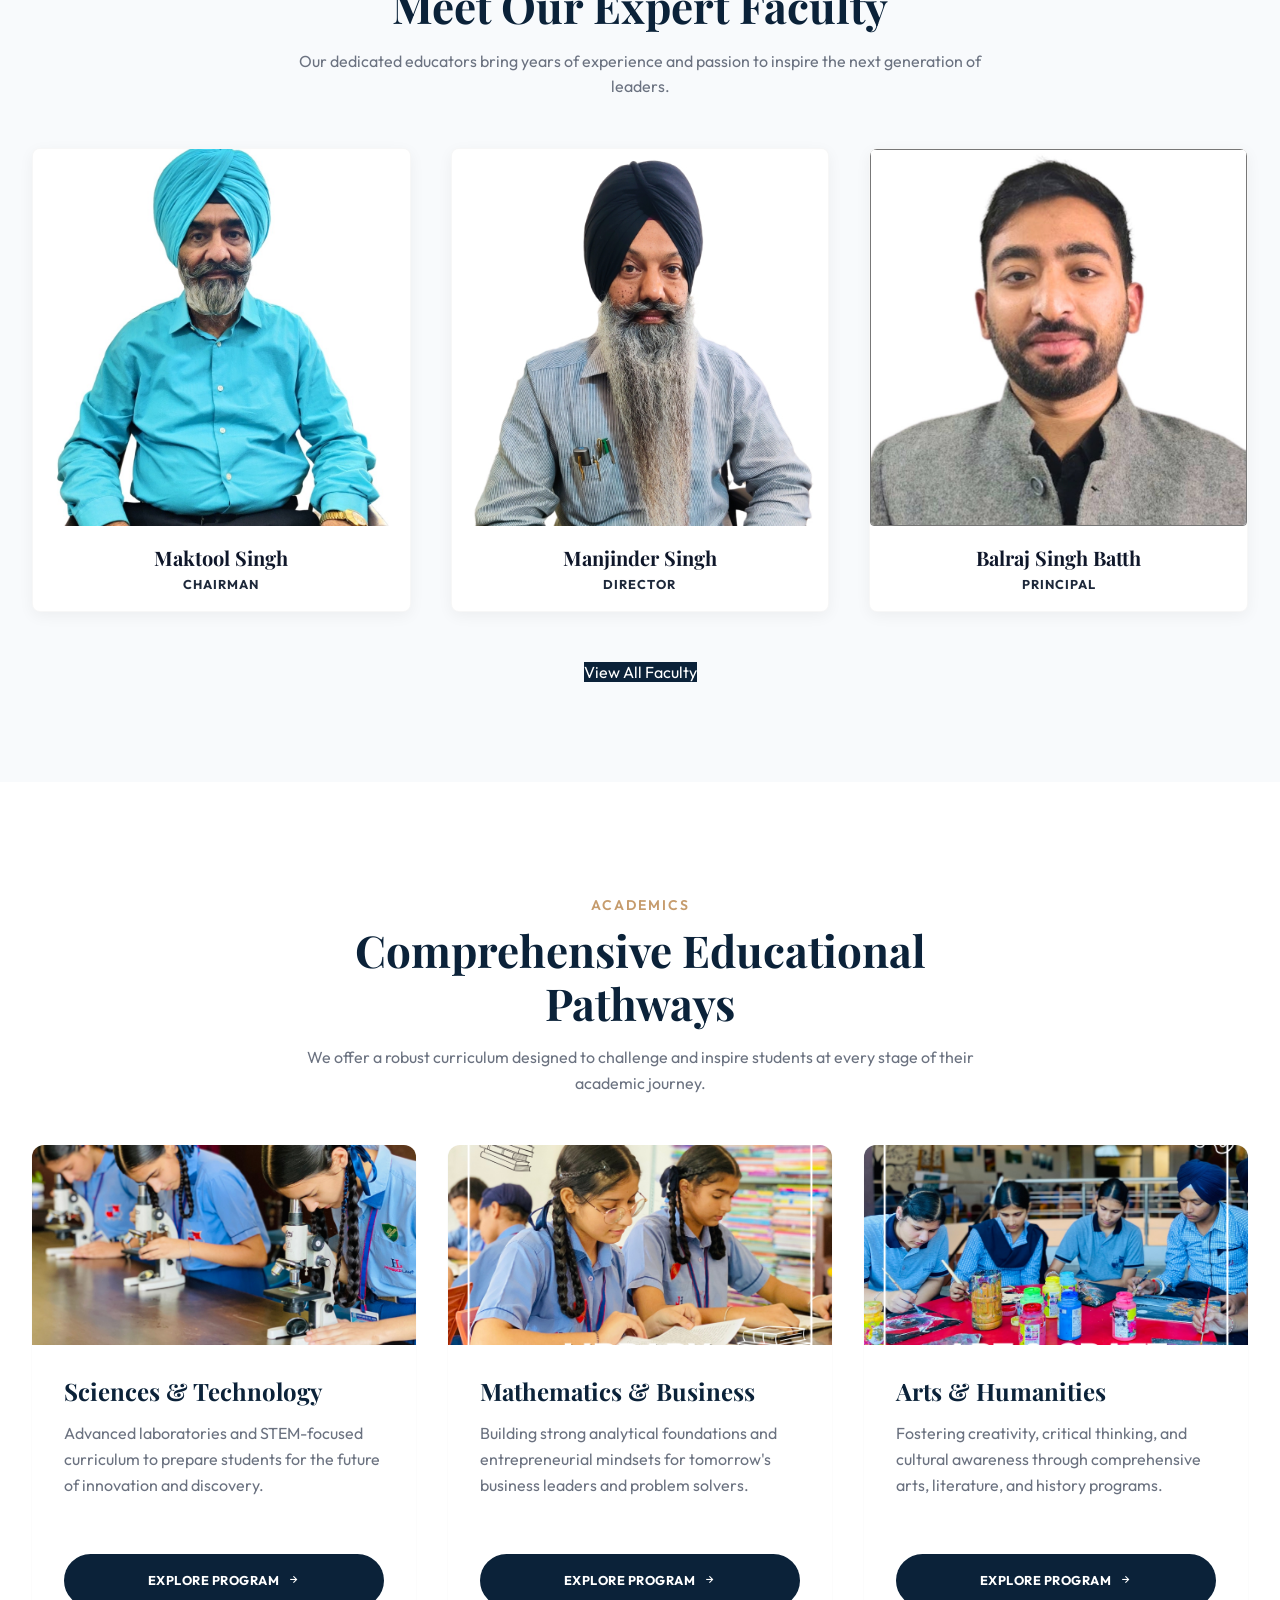
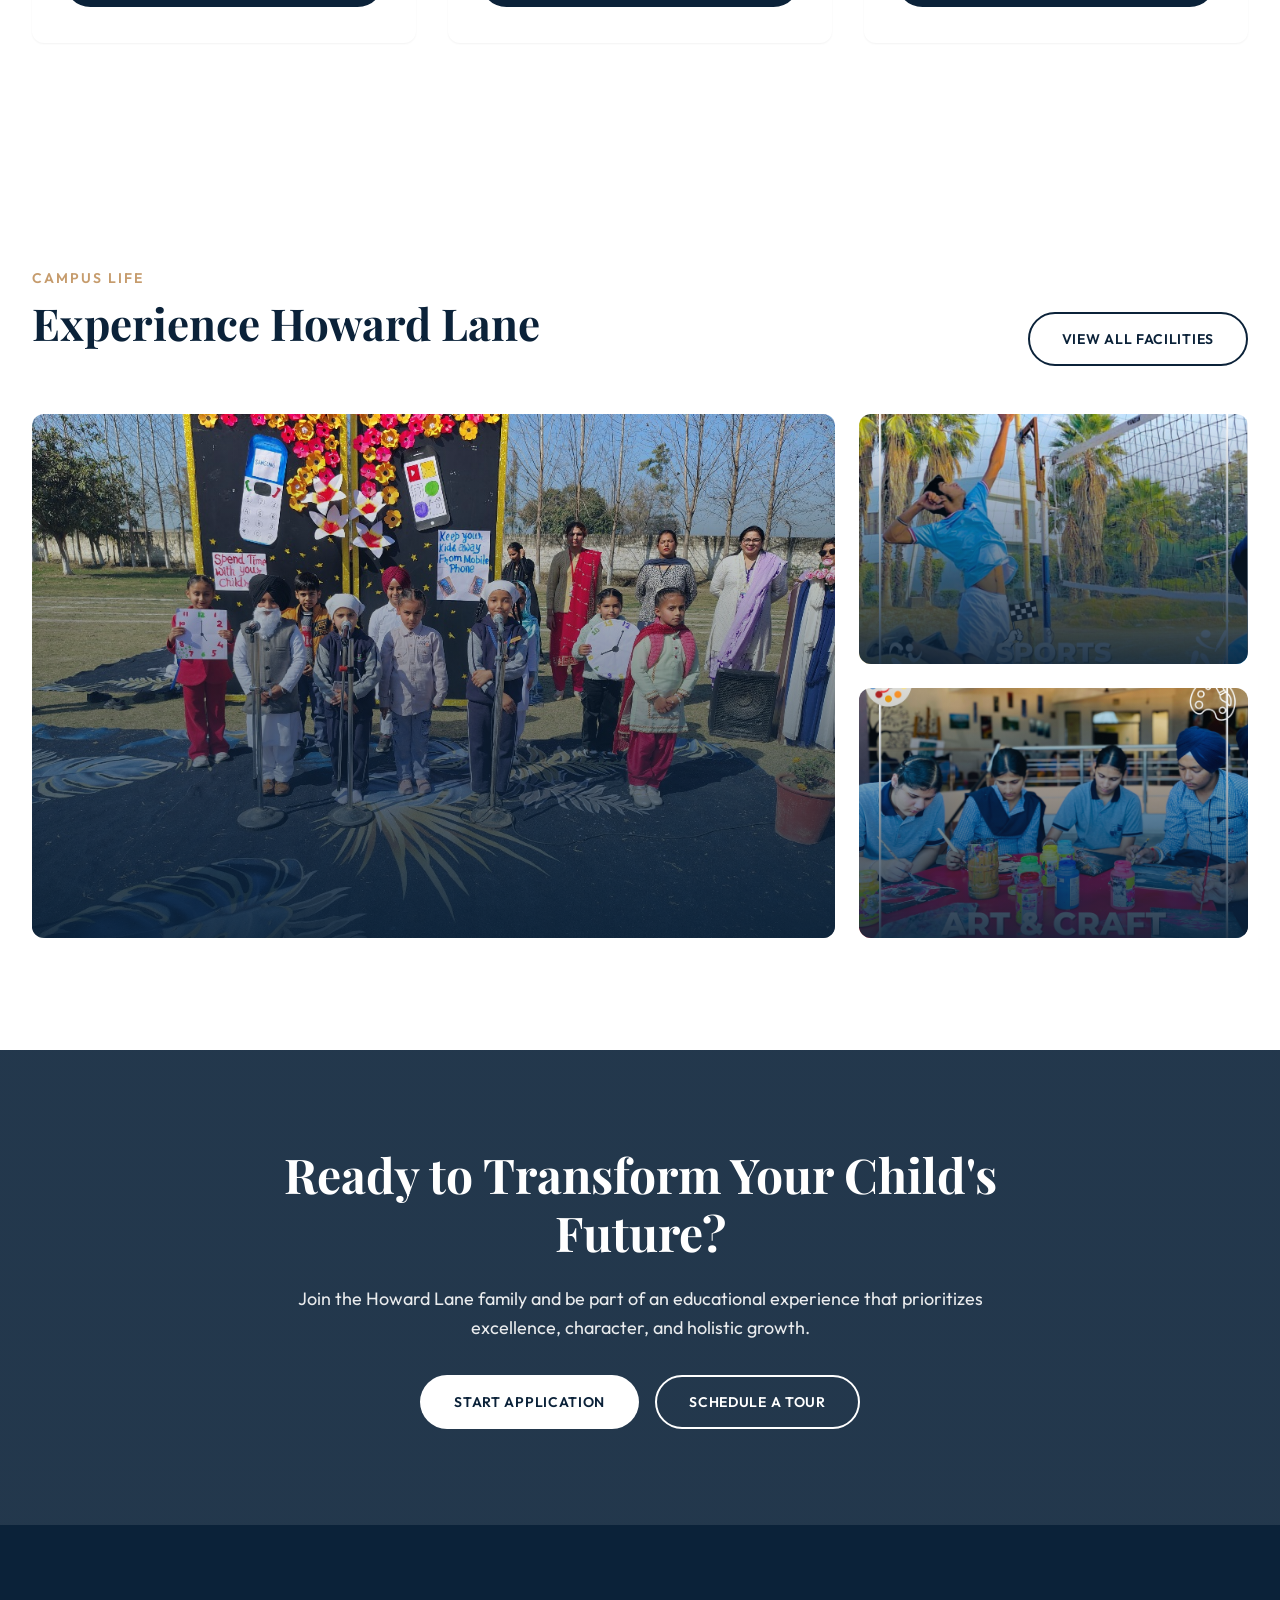
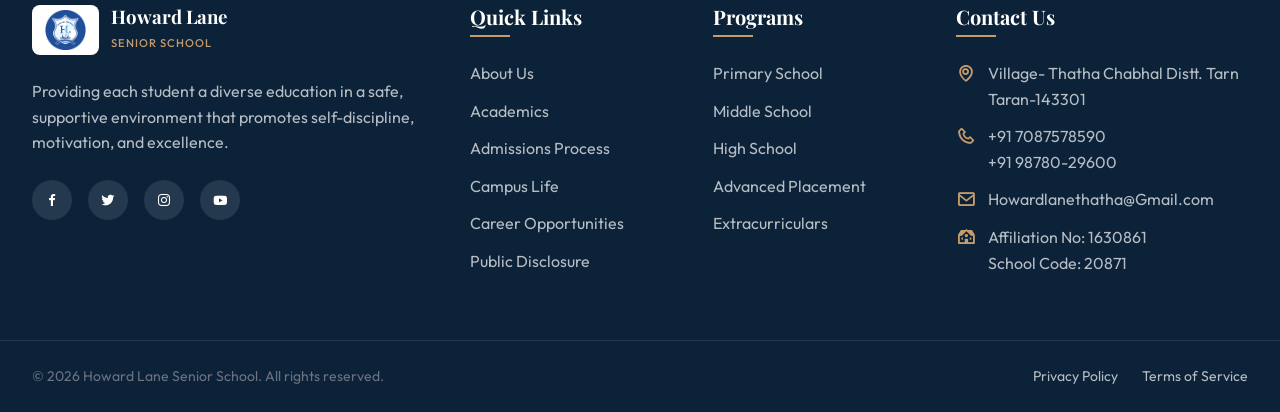
==== commit df7a1e3c: "Sync index.html with faculty.html (Maktool Singh and Balraj Singh Batth updates)" ====
--- a/index.html
+++ b/index.html
@@ -203,13 +203,13 @@
             </div>
 
             <div class="executive-grid">
-                <!-- Faculty Makhtool Singh (Chairman) -->
+                <!-- Faculty Maktool Singh (Chairman) -->
                 <div class="executive-card" onclick="window.location.href='faculty.html'">
                     <div class="faculty-photo">
-                        <img src="assets/staff/Makhtool_Singh_Chairman_.jpg" alt="Makhtool Singh Chairman">
+                        <img src="assets/staff/Maktool_Singh_Chairman_.jpg" alt="Maktool Singh Chairman">
                     </div>
                     <div class="faculty-info">
-                        <h3 class="faculty-name">Makhtool Singh</h3>
+                        <h3 class="faculty-name">Maktool Singh</h3>
                         <p class="faculty-designation">Chairman</p>
                     </div>
                 </div>
@@ -225,13 +225,13 @@
                     </div>
                 </div>
 
-                <!-- Faculty Balraj (Principal) -->
+                <!-- Faculty Balraj Singh Batth (Principal) -->
                 <div class="executive-card principal-card" onclick="window.location.href='faculty.html'">
                     <div class="faculty-photo">
-                        <img src="assets/staff/Principal_Sir.jpg" alt="Principal Sir">
+                        <img src="assets/staff/Principal_Sir.jpg" alt="Balraj Singh Batth">
                     </div>
                     <div class="faculty-info">
-                        <h3 class="faculty-name">Principal Balraj</h3>
+                        <h3 class="faculty-name">Balraj Singh Batth</h3>
                         <p class="faculty-designation">Principal</p>
                     </div>
                 </div>
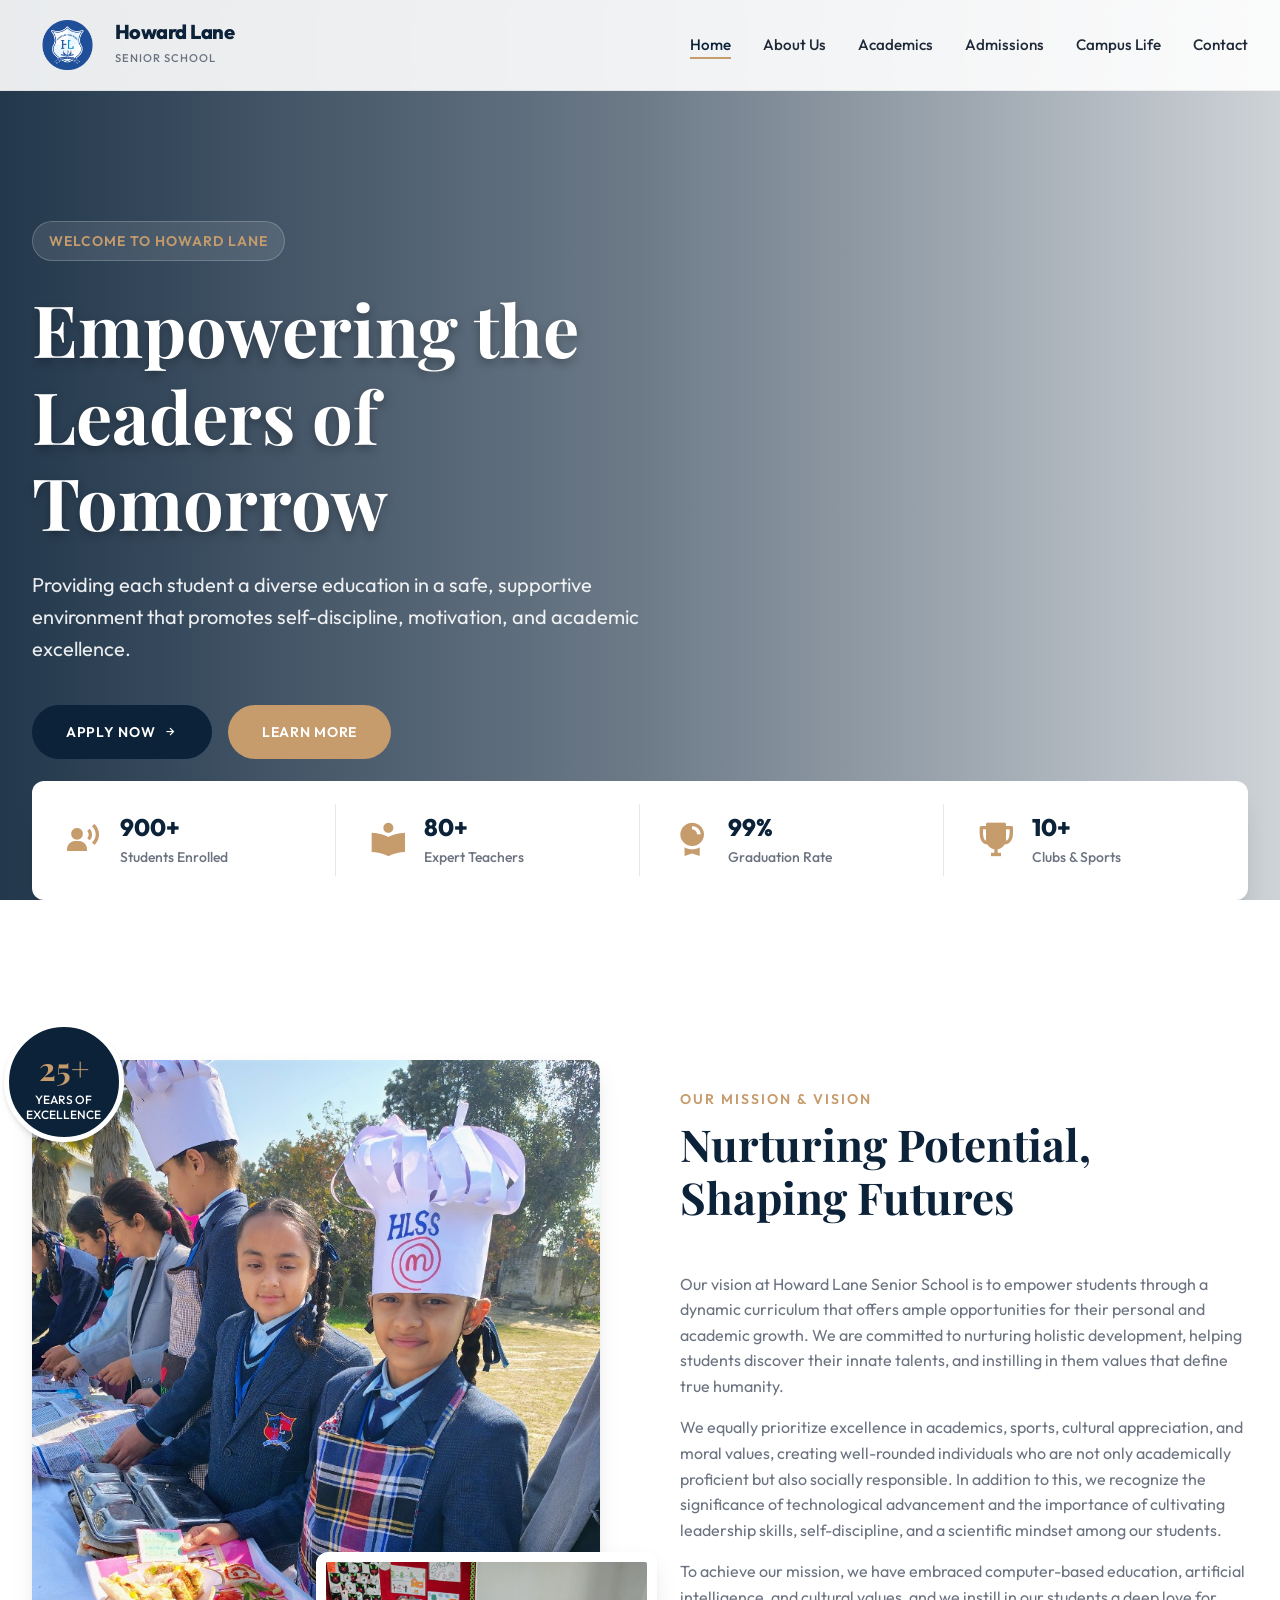
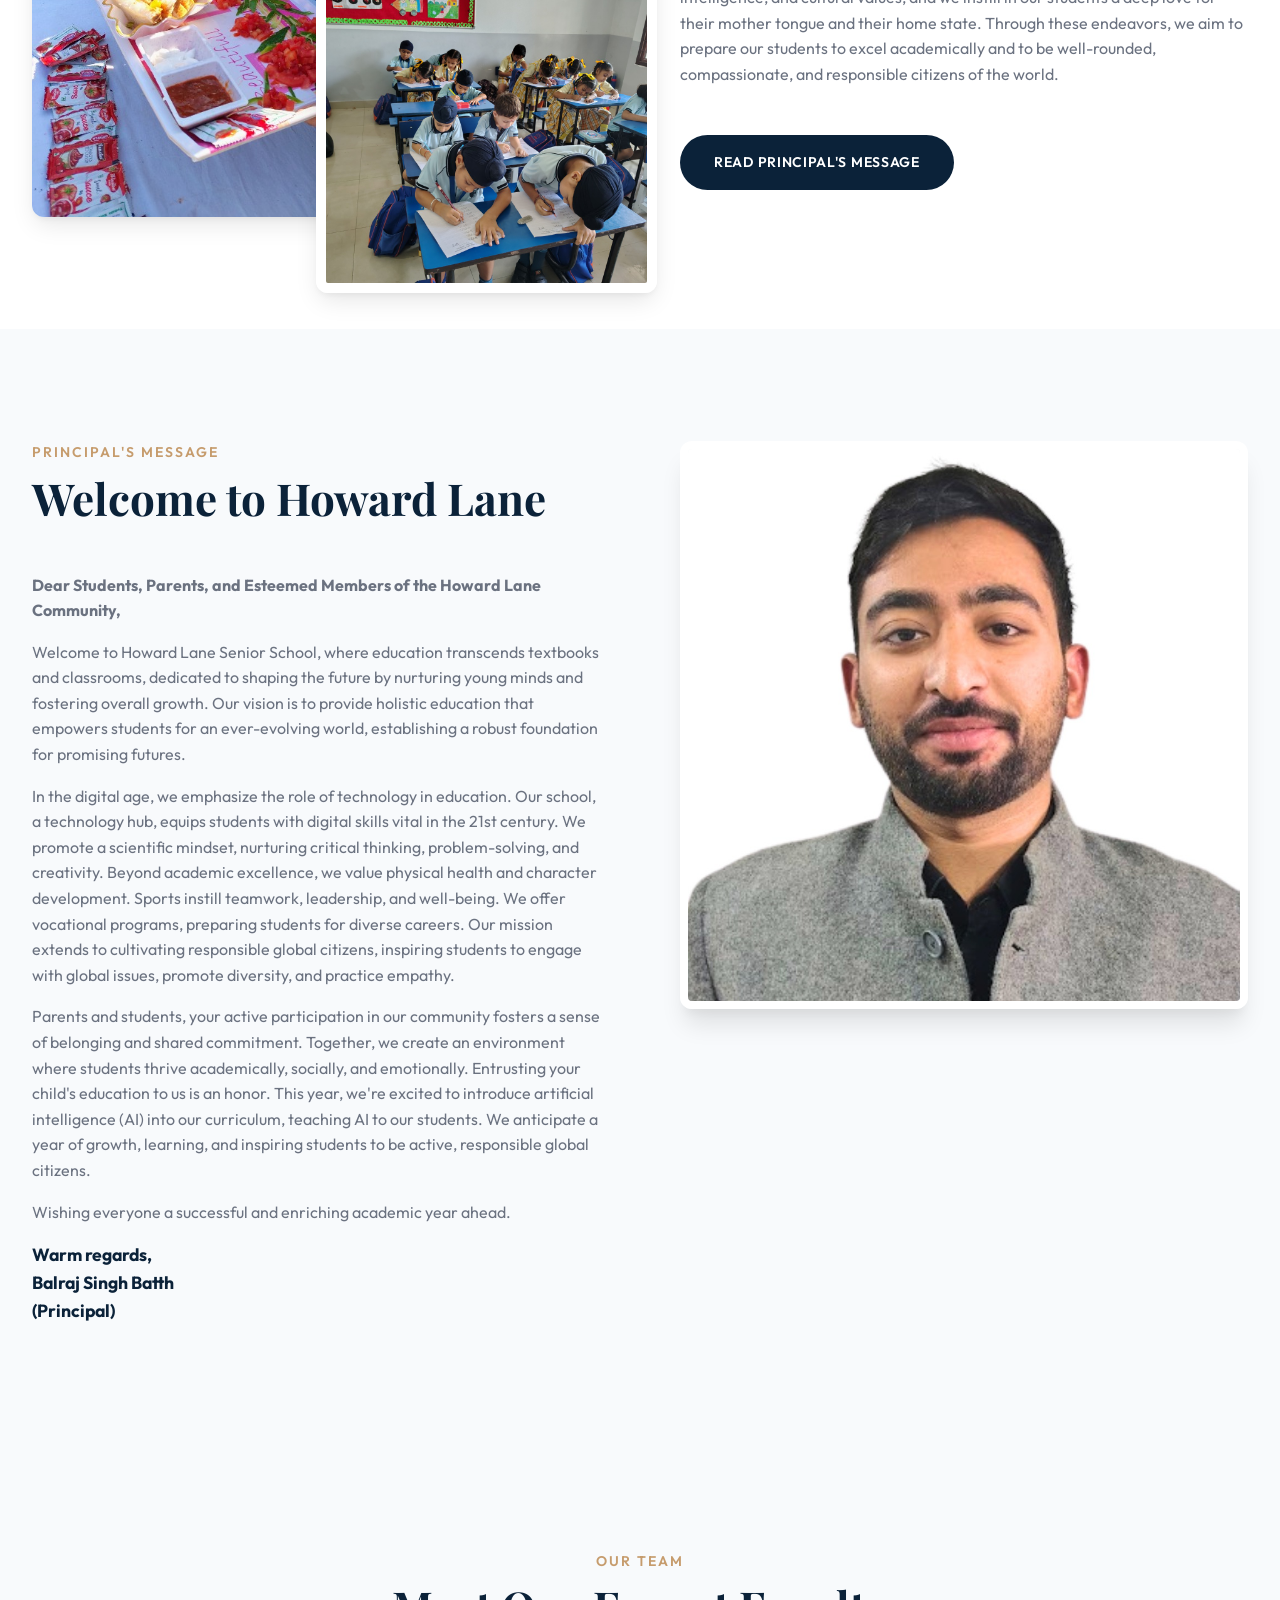
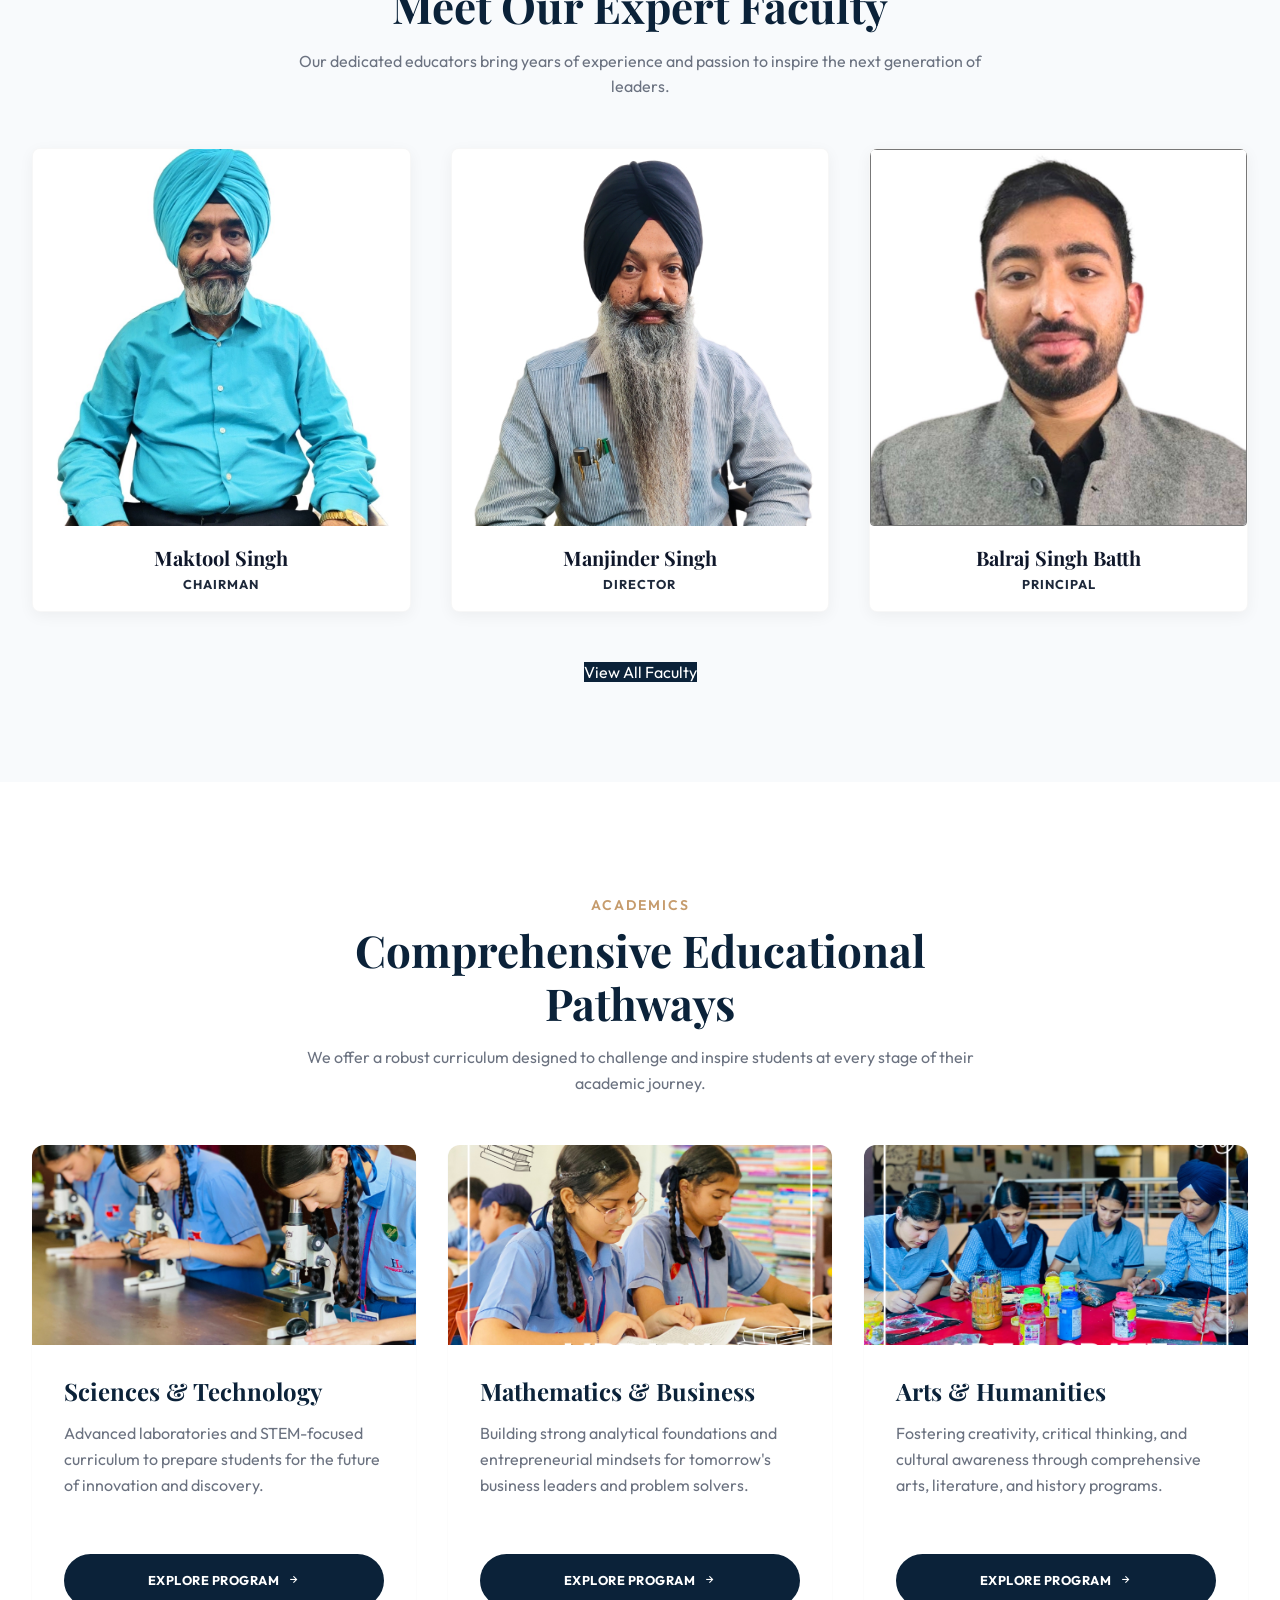
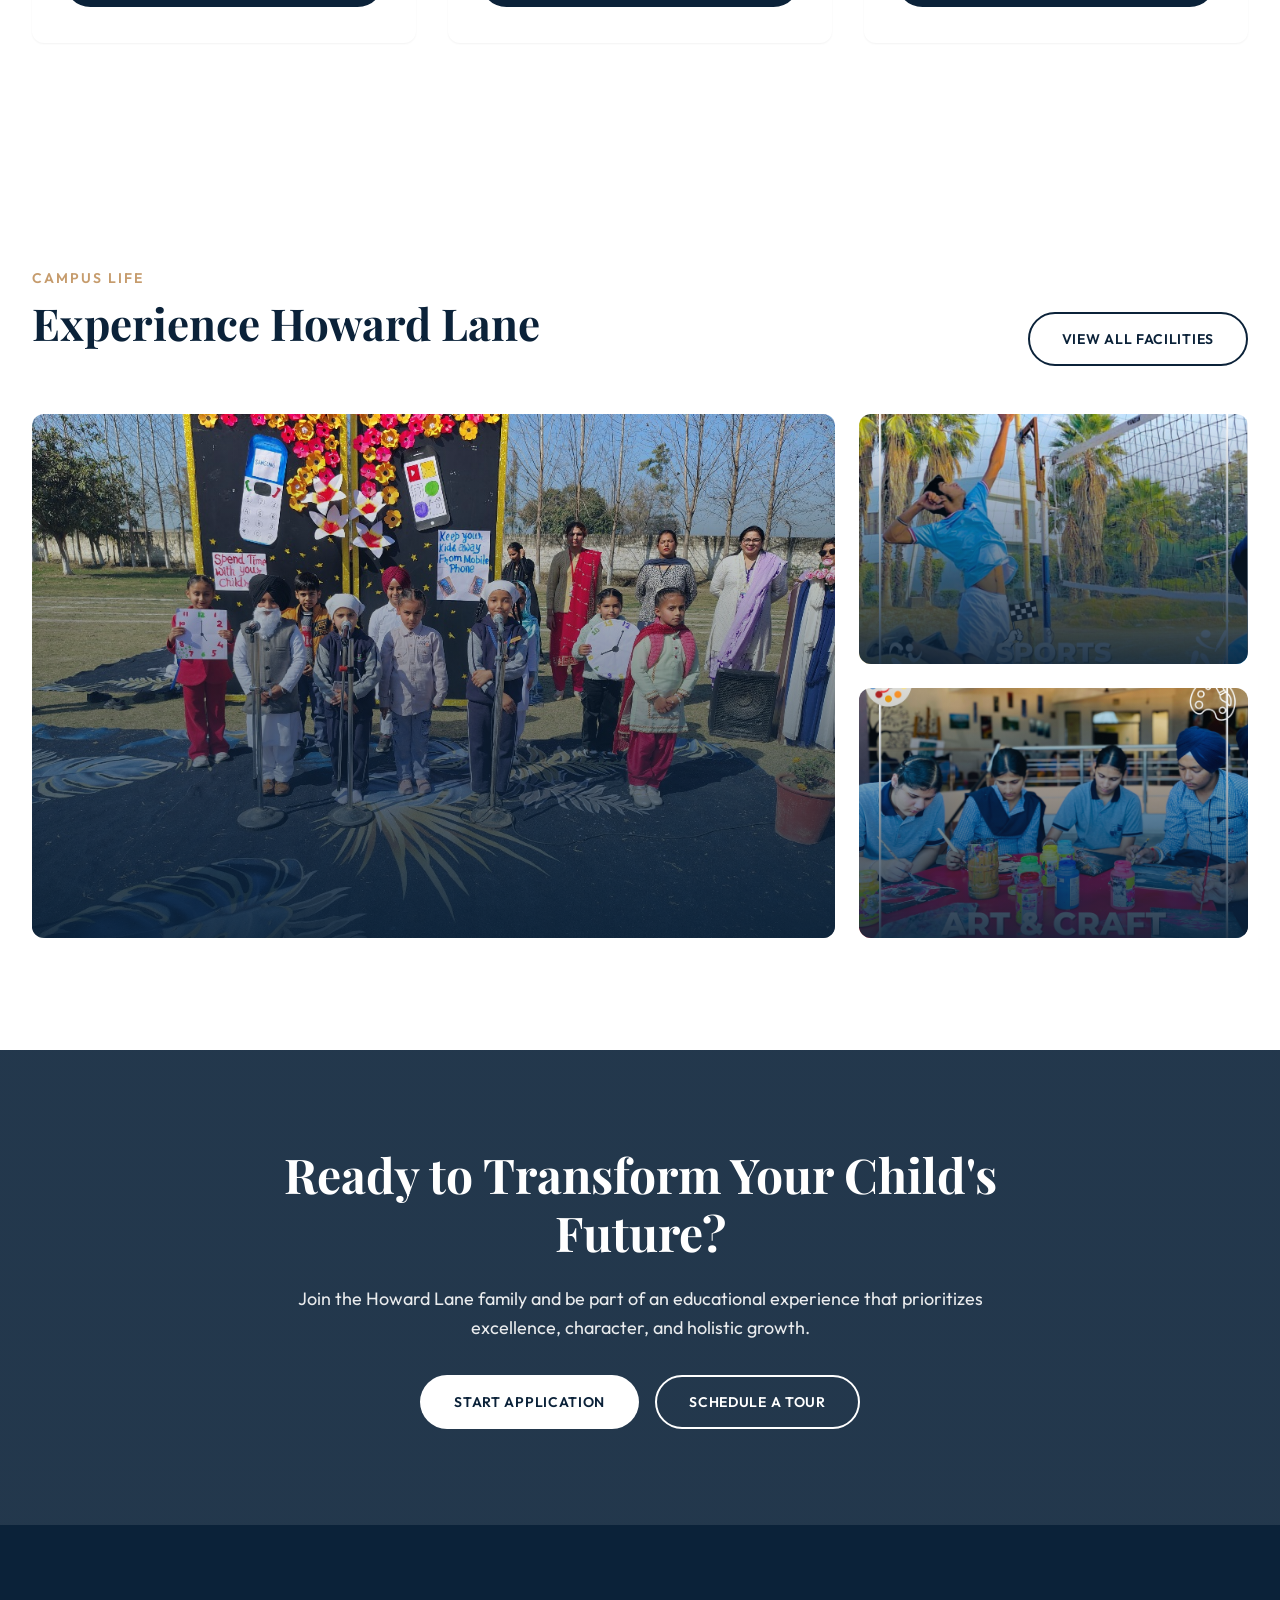
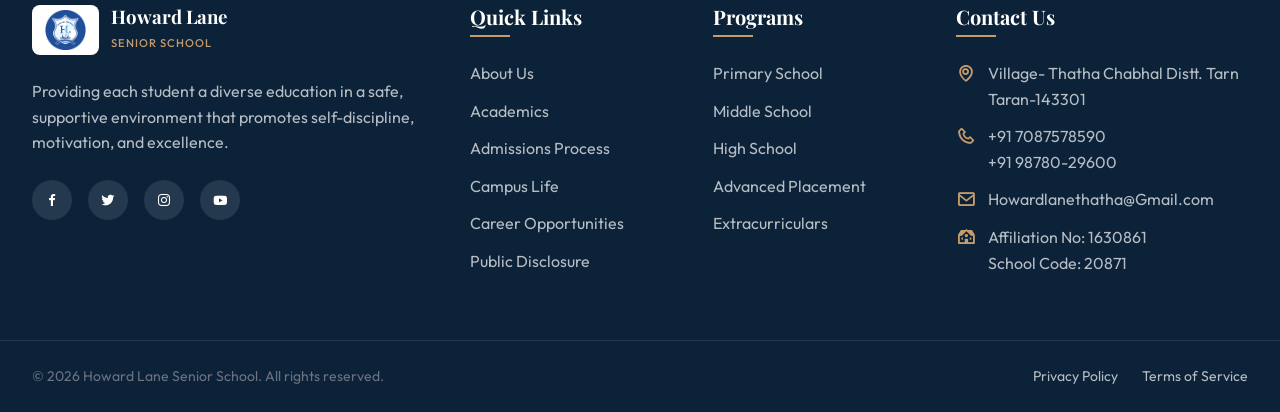
==== commit fe475688: "Update Principal's Message photo and finalize faculty sync across index.html" ====
--- a/index.html
+++ b/index.html
@@ -186,7 +186,7 @@
             </div>
             <div class="about-images">
                 <div class="img-wrapper main-img" style="box-shadow: var(--shadow-xl); border: 8px solid white;">
-                    <img src="assets/principal2.jpg" alt="Principal Balraj Singh Batth">
+                    <img src="assets/staff/Principal_Sir.jpg" alt="Principal Balraj Singh Batth">
                 </div>
             </div>
         </div>
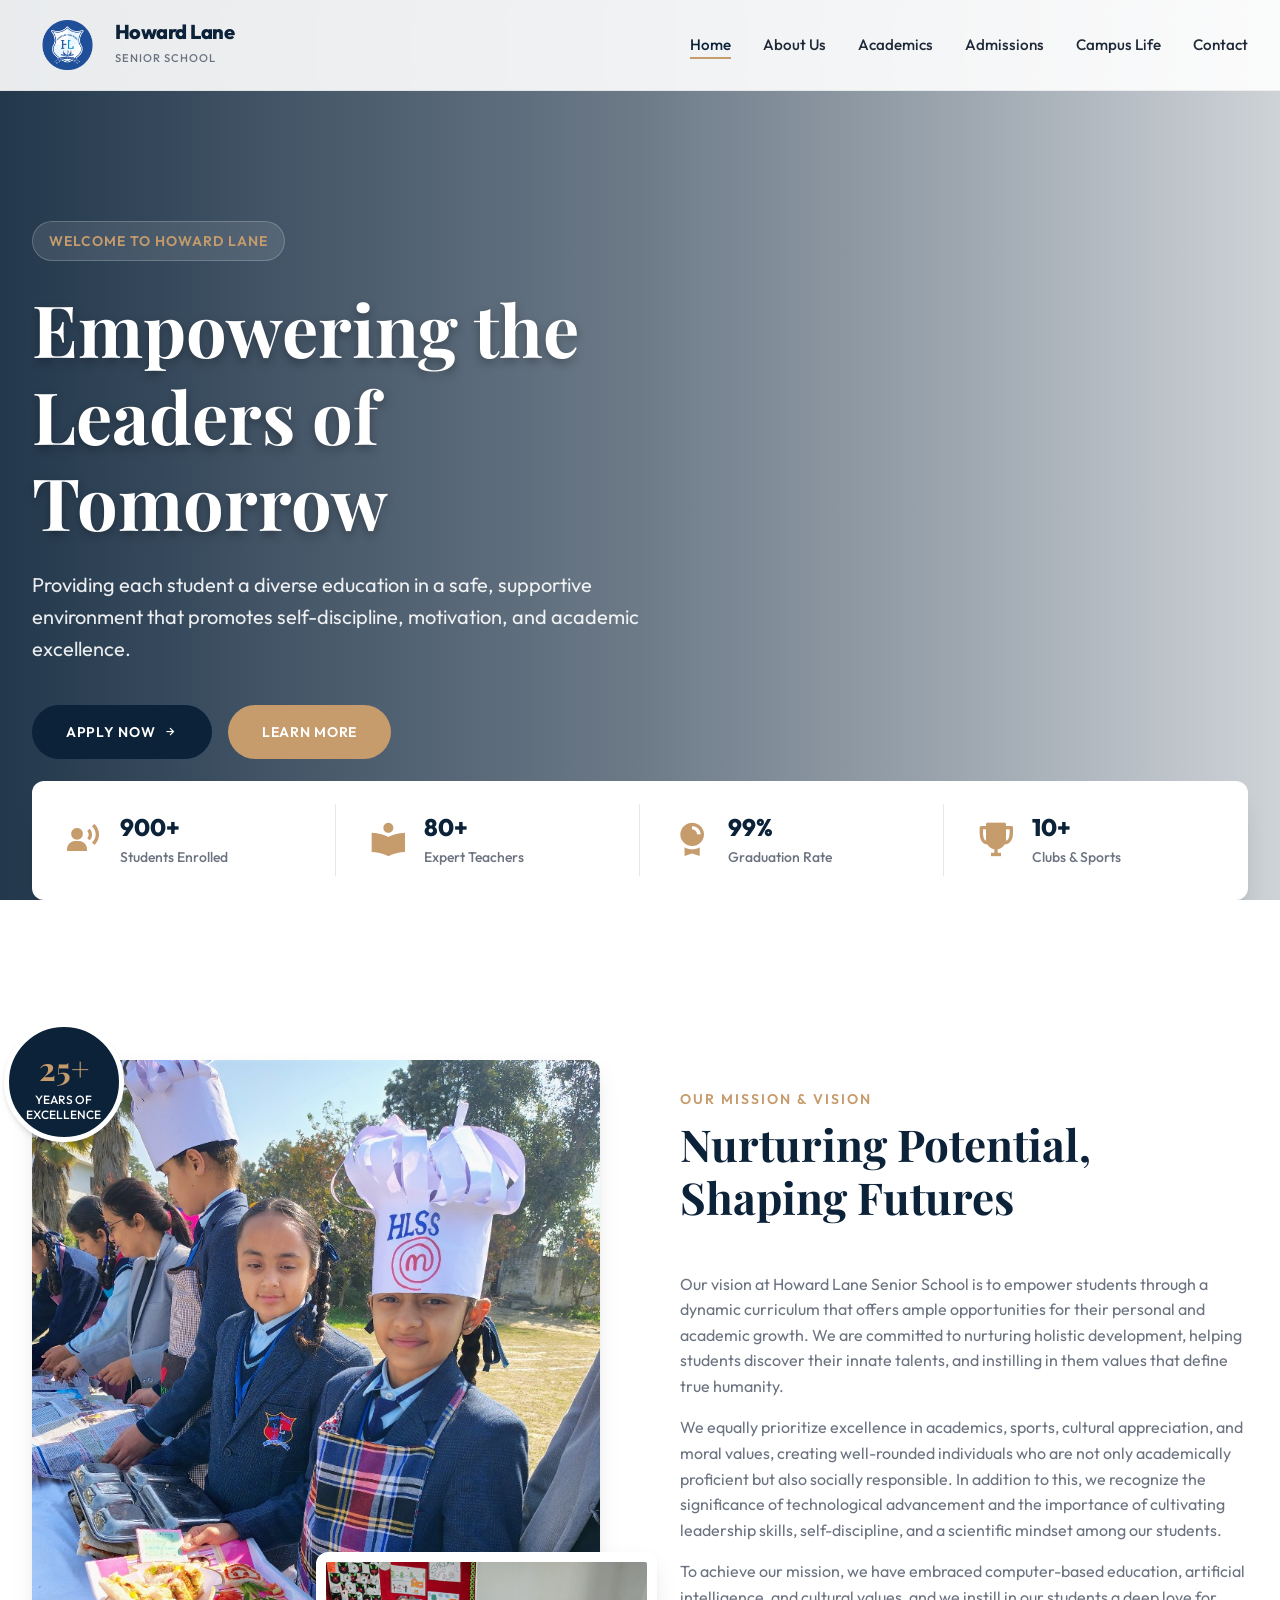
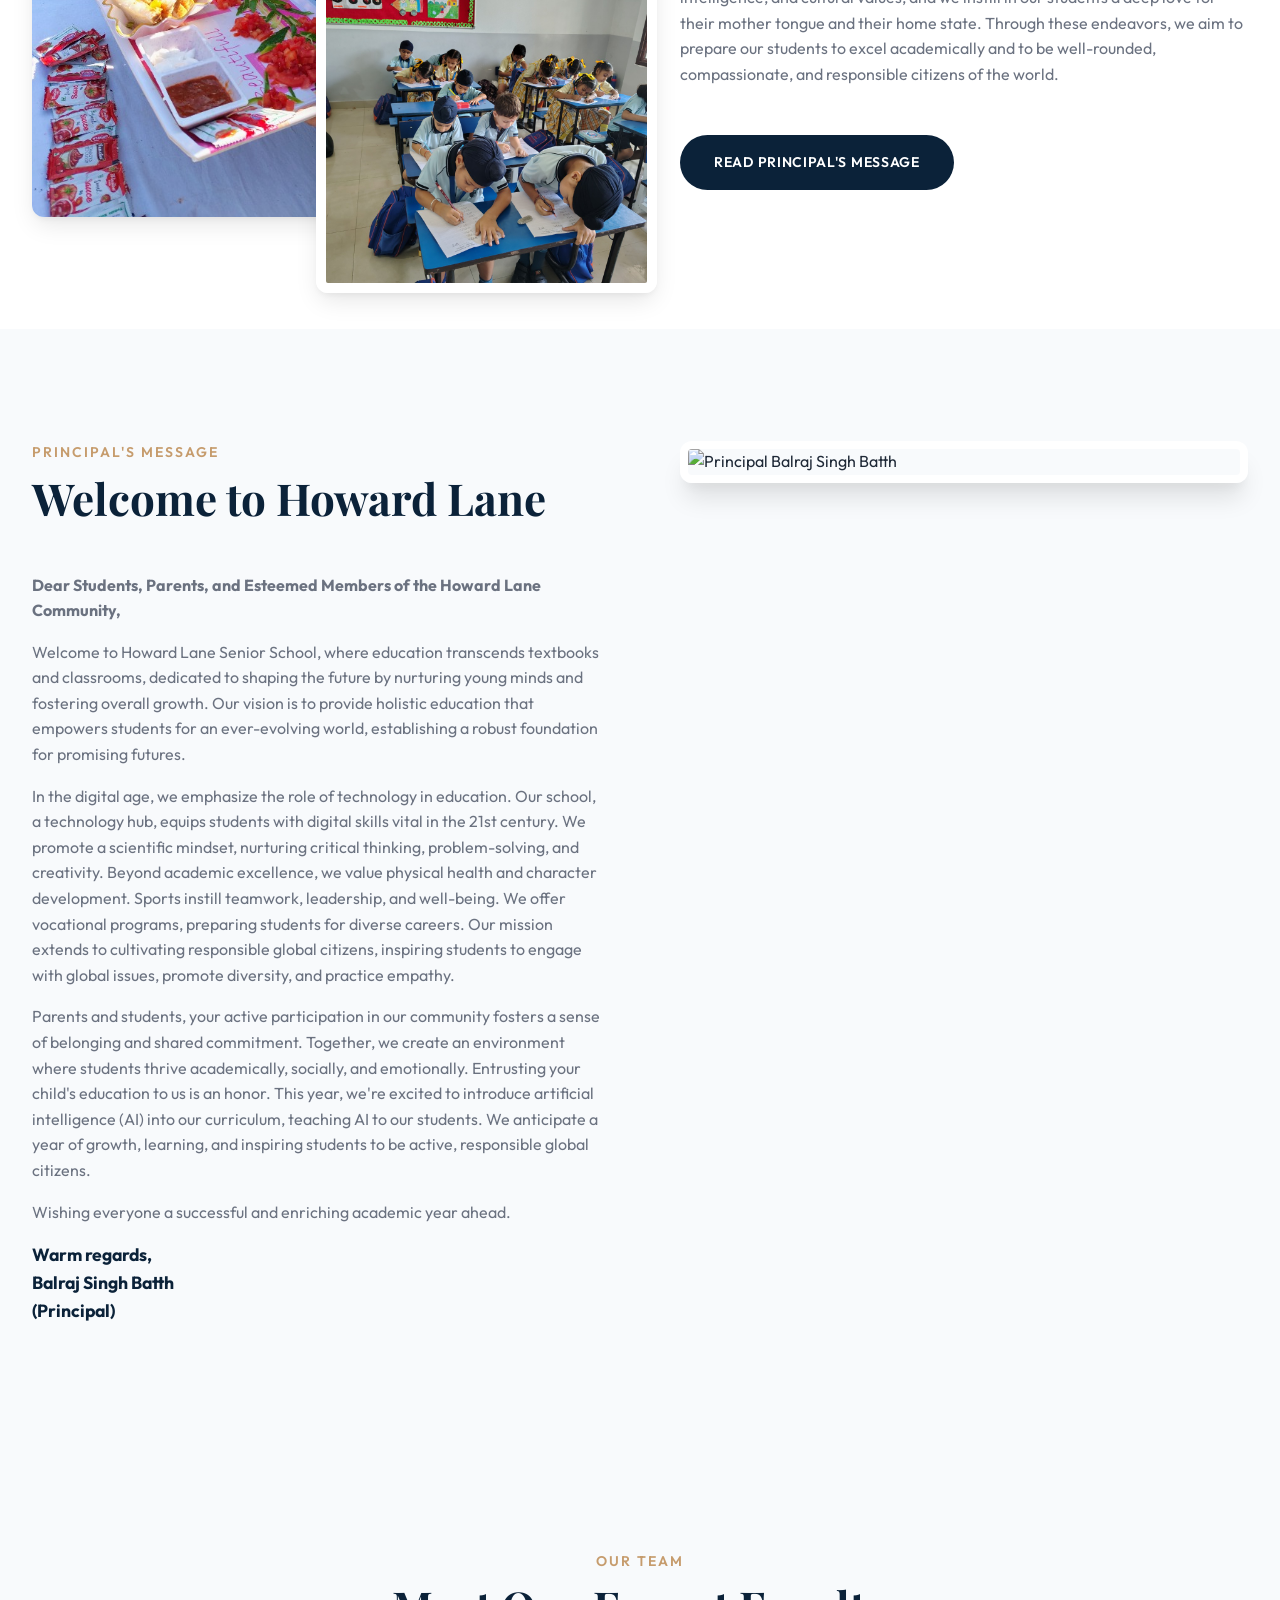
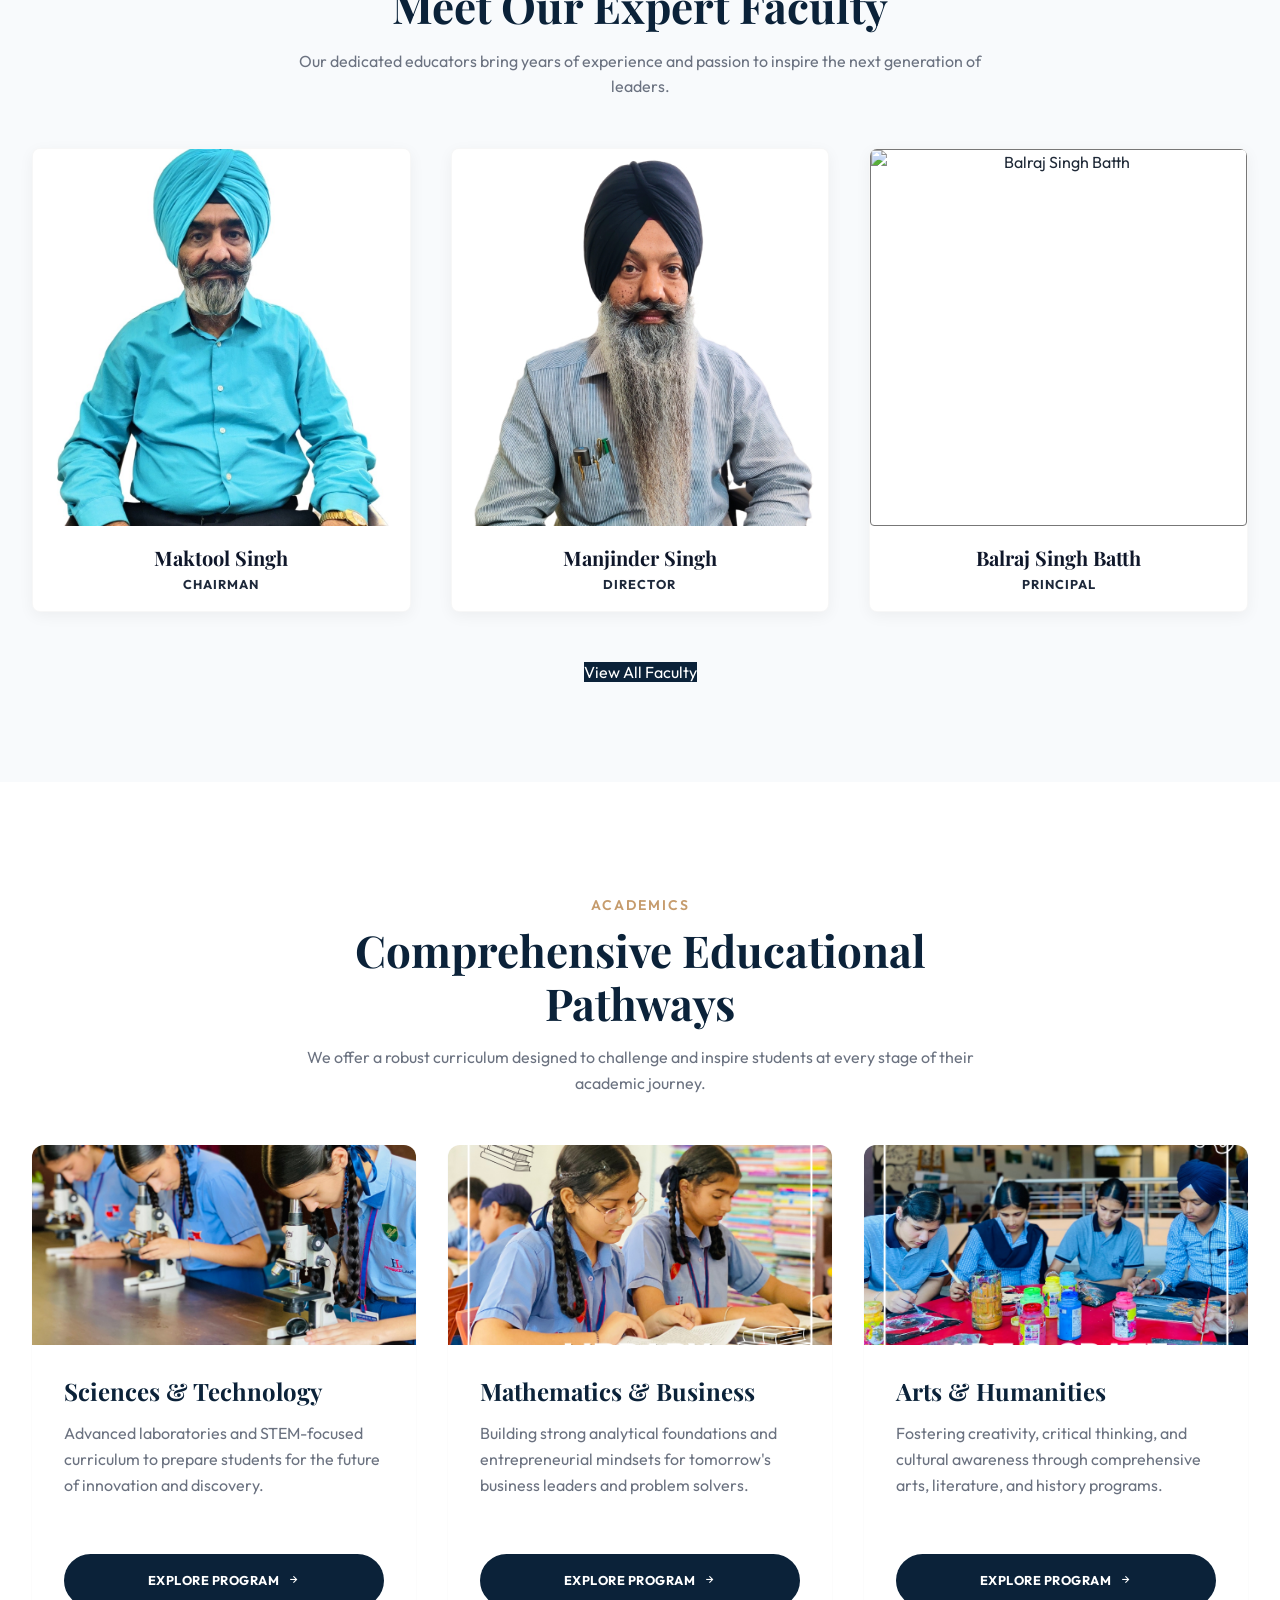
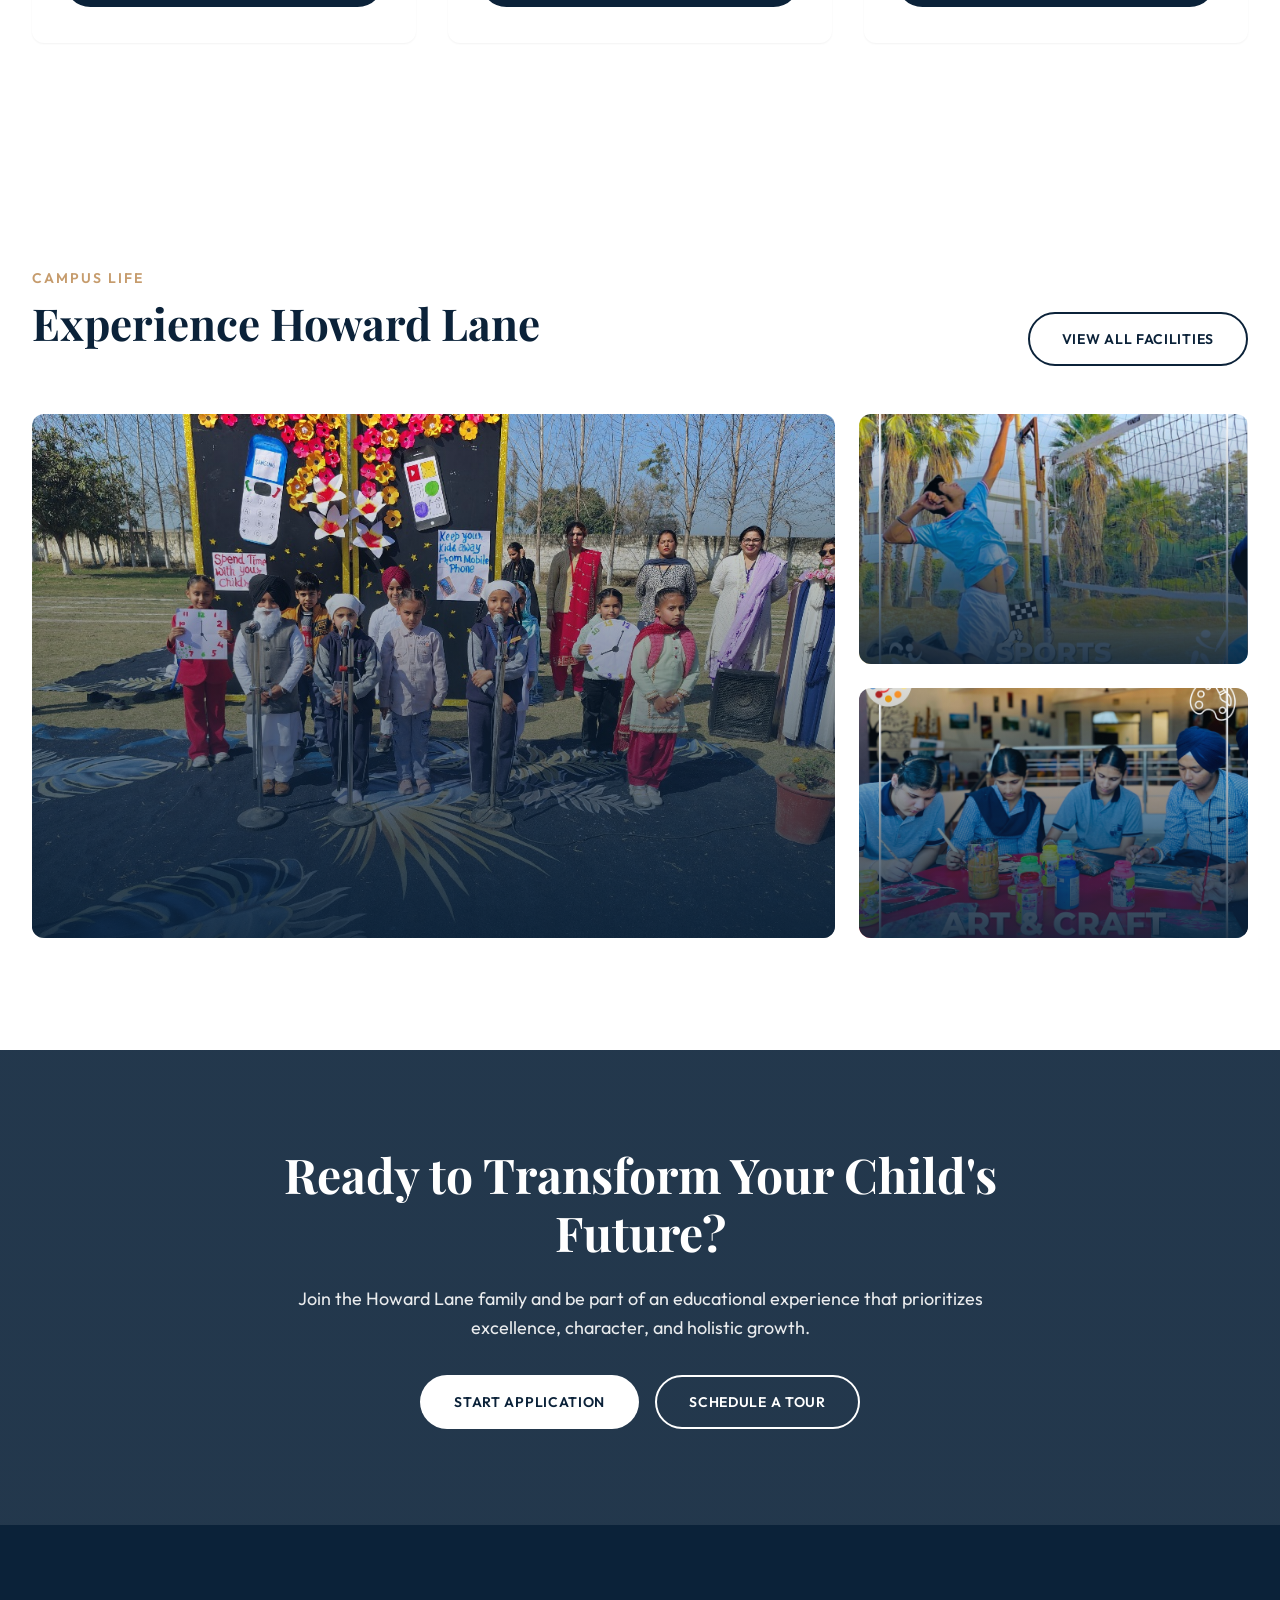
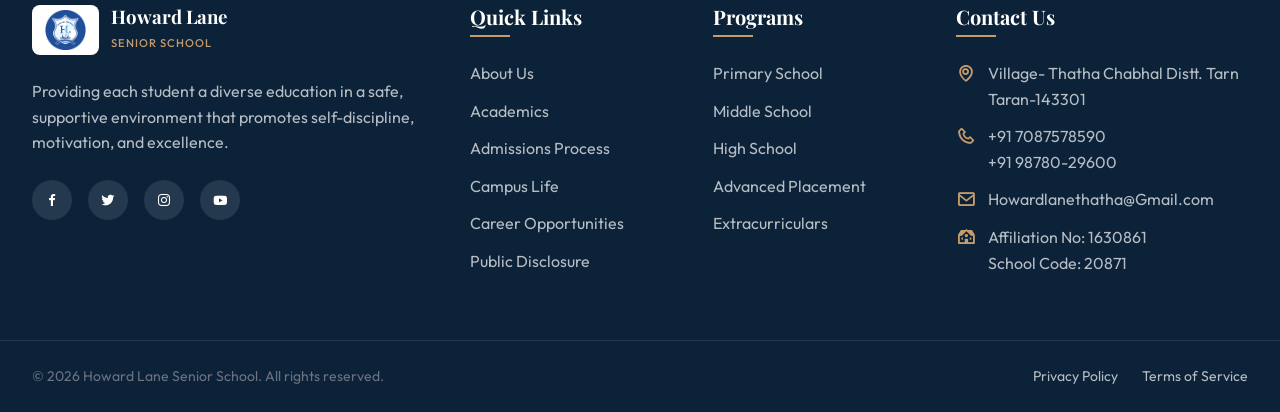
==== commit 72132a37: "Update Principal image references to Principal_Sir_New.jpg" ====
--- a/index.html
+++ b/index.html
@@ -186,7 +186,7 @@
             </div>
             <div class="about-images">
                 <div class="img-wrapper main-img" style="box-shadow: var(--shadow-xl); border: 8px solid white;">
-                    <img src="assets/staff/Principal_Sir.jpg" alt="Principal Balraj Singh Batth">
+                    <img src="assets/staff/Principal_Sir_New.jpg" alt="Principal Balraj Singh Batth">
                 </div>
             </div>
         </div>
@@ -228,7 +228,7 @@
                 <!-- Faculty Balraj Singh Batth (Principal) -->
                 <div class="executive-card principal-card" onclick="window.location.href='faculty.html'">
                     <div class="faculty-photo">
-                        <img src="assets/staff/Principal_Sir.jpg" alt="Balraj Singh Batth">
+                        <img src="assets/staff/Principal_Sir_New.jpg" alt="Balraj Singh Batth">
                     </div>
                     <div class="faculty-info">
                         <h3 class="faculty-name">Balraj Singh Batth</h3>
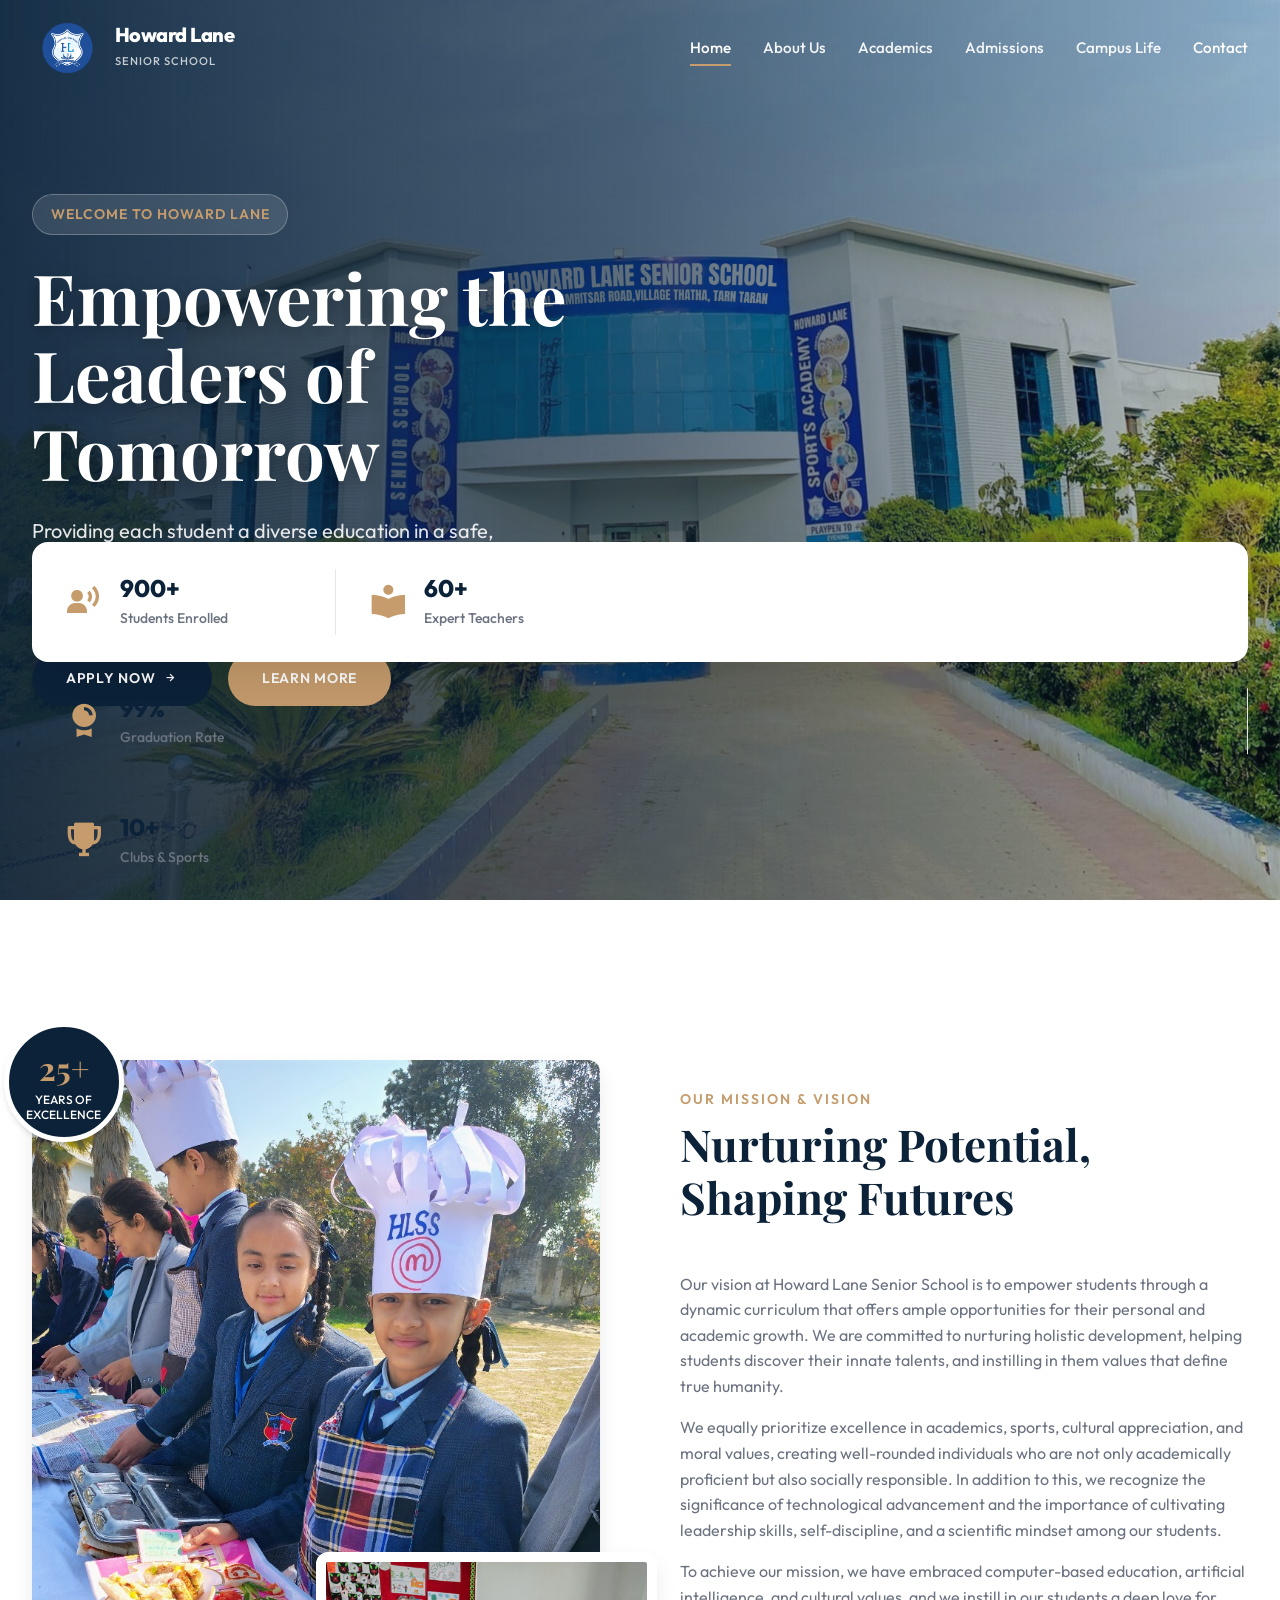
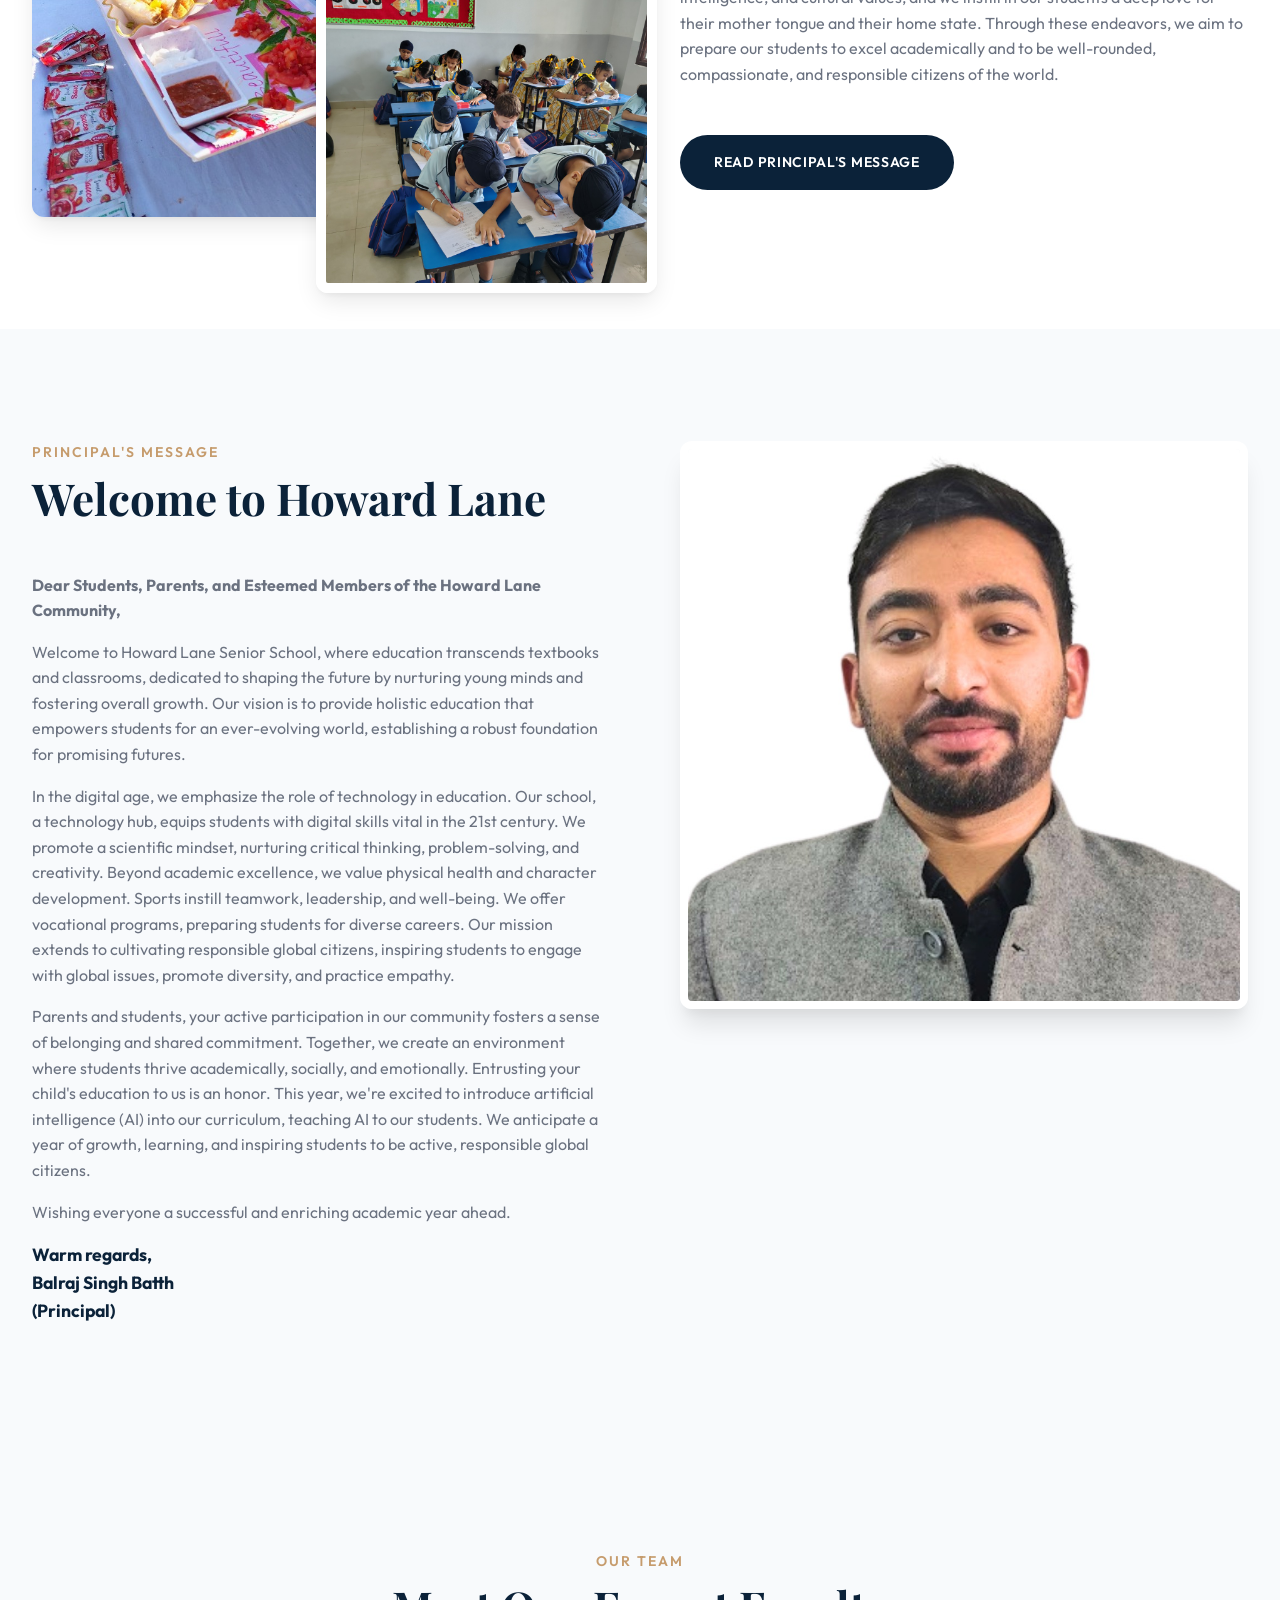
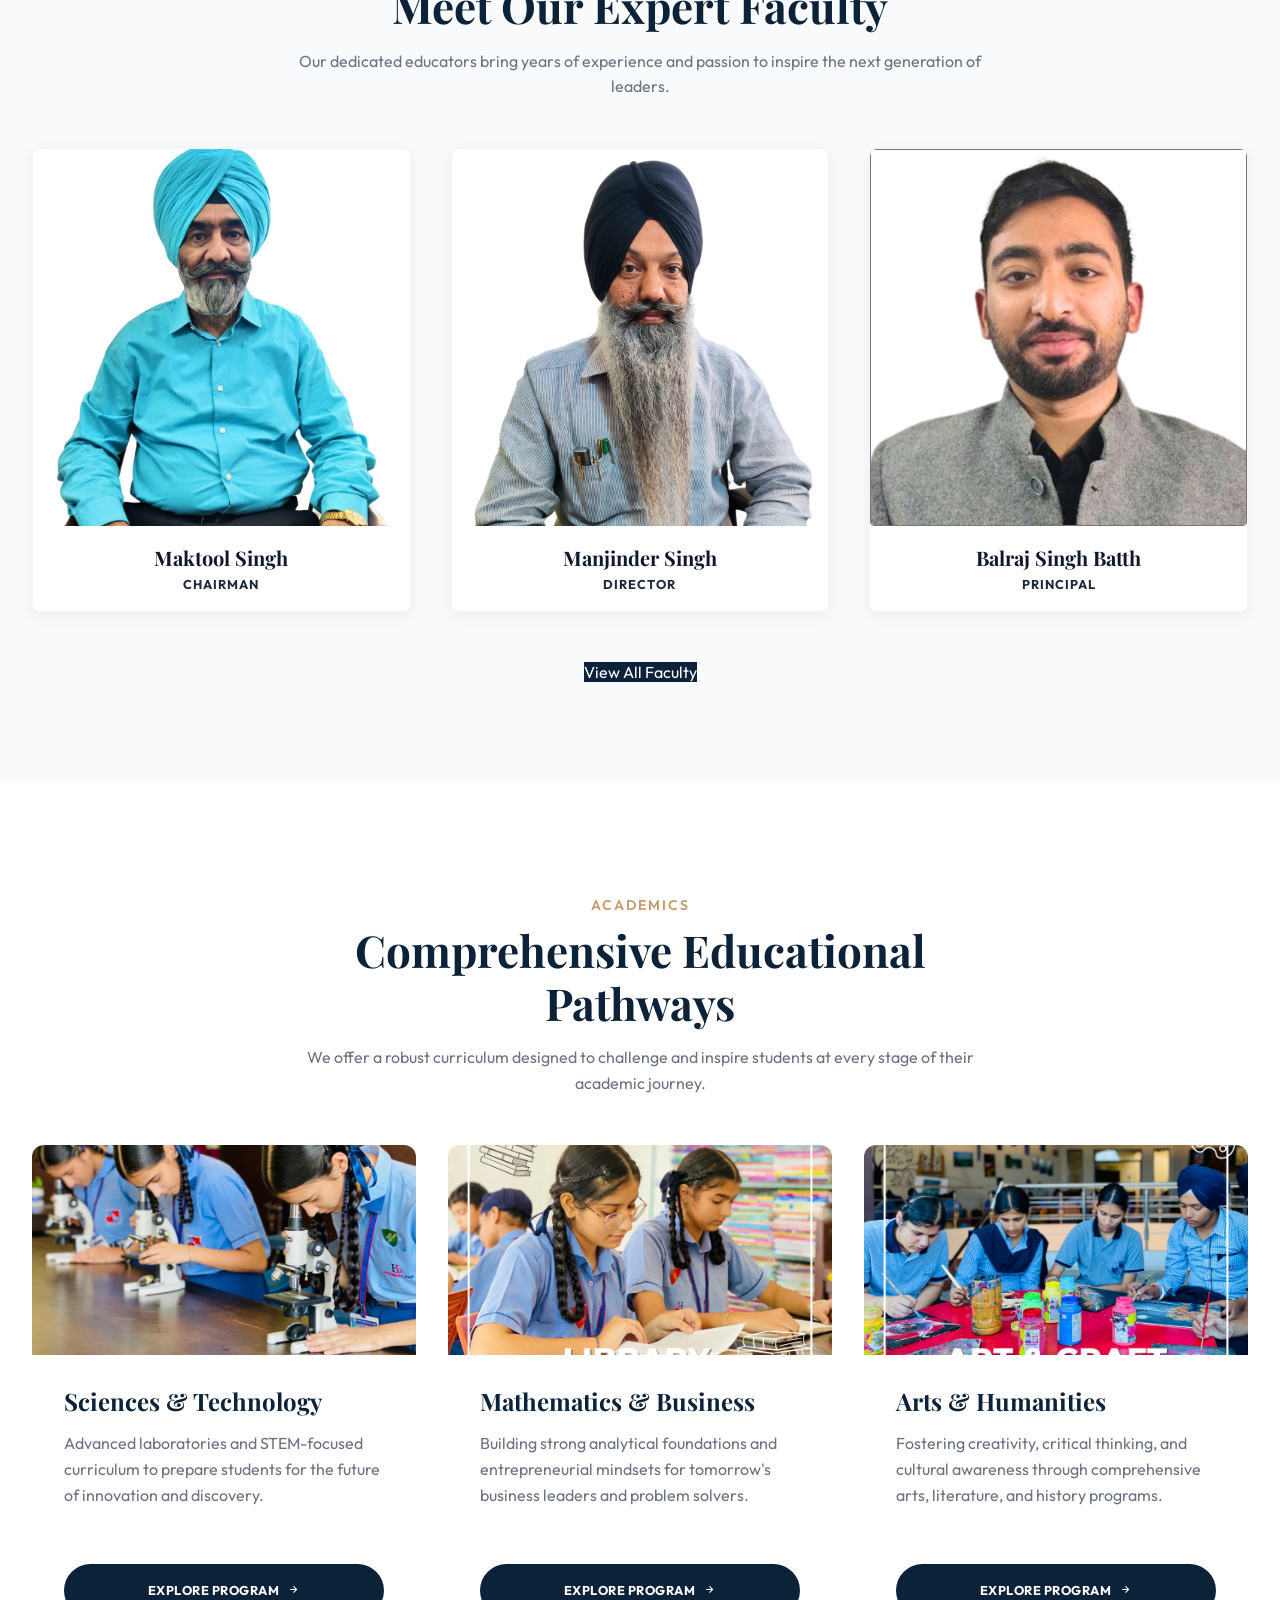
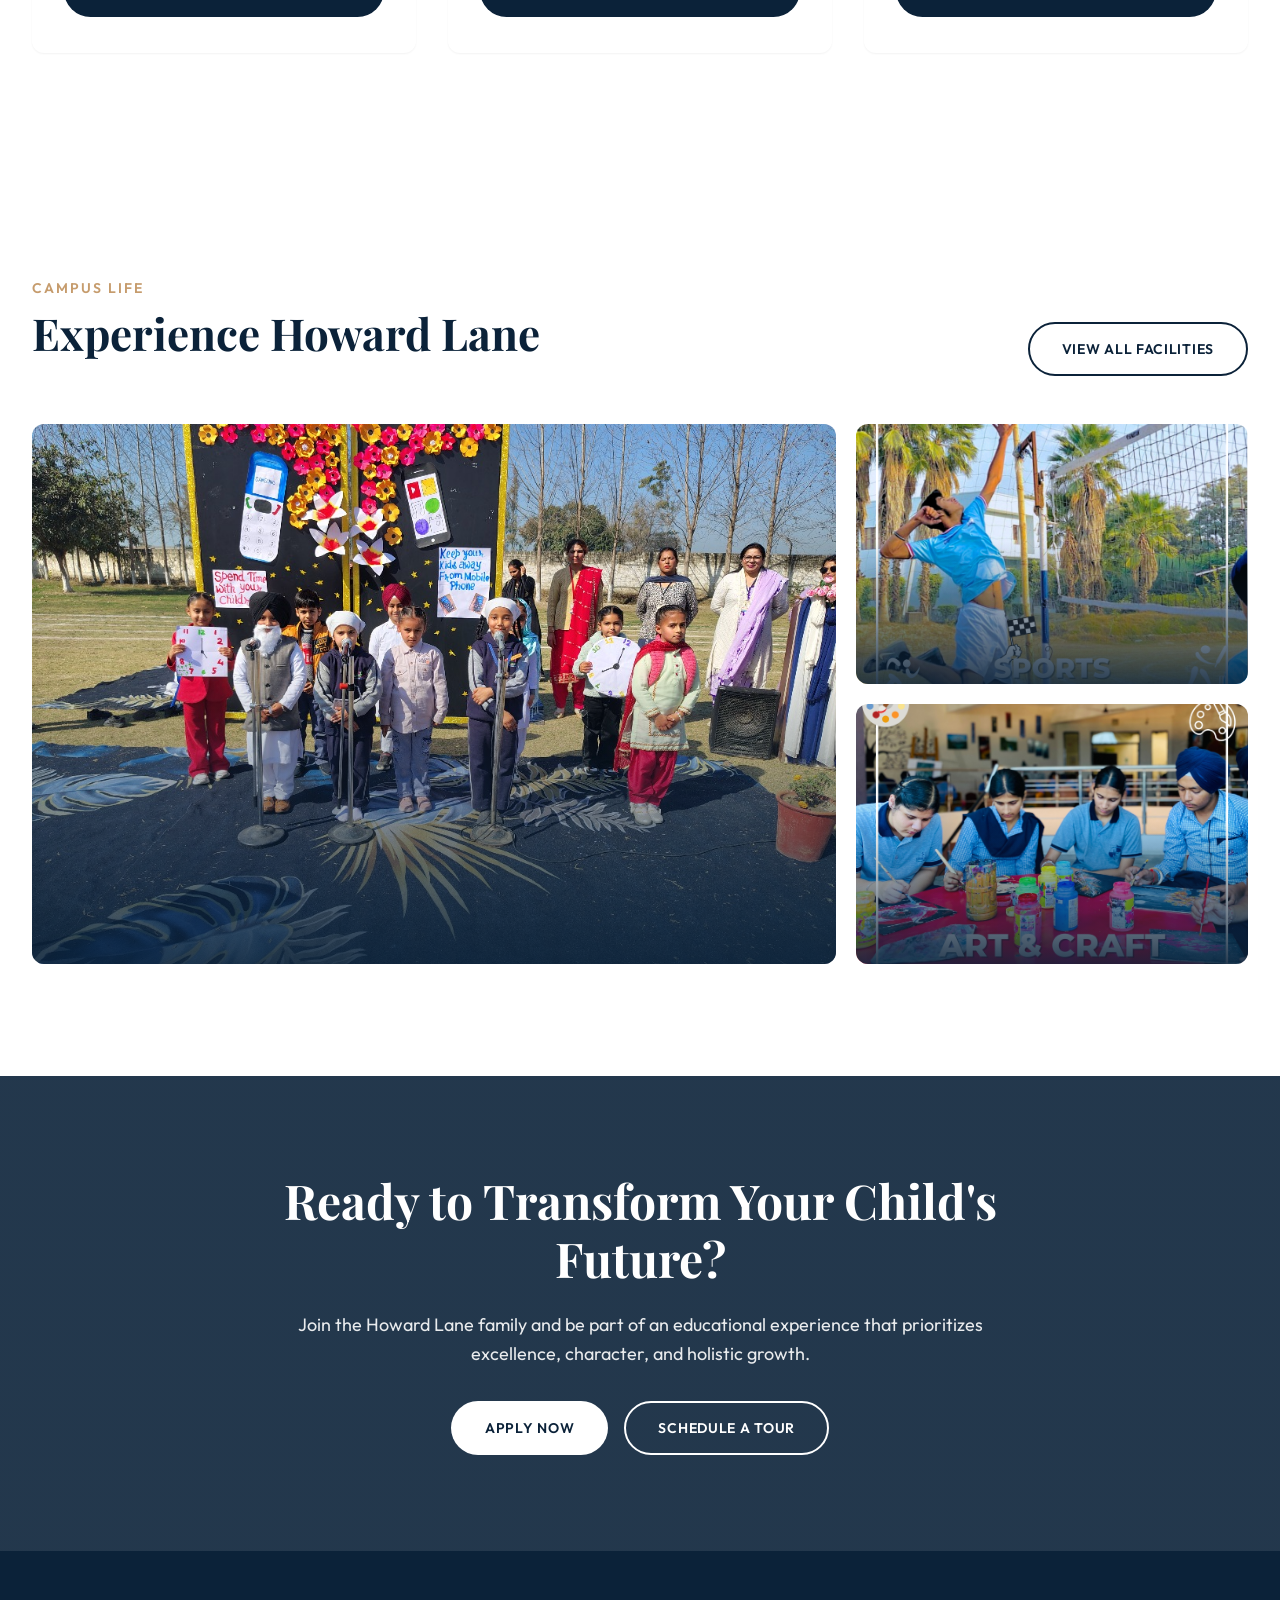
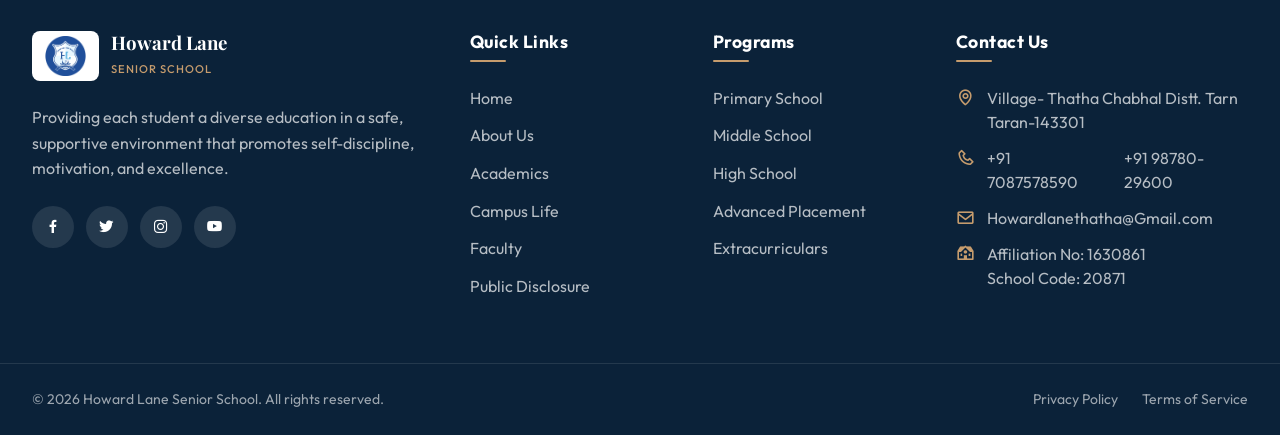
==== commit 22af2498: "feat: comprehensive mobile & tablet UI overhaul - Fix hero stats overlap: switch quick-stats to in-f" ====
--- a/index.html
+++ b/index.html
@@ -22,6 +22,8 @@
 </head>
 
 <body>
+    <!-- Scroll Progress Bar -->
+    <div id="scroll-progress"></div>
     <!-- Navbar -->
     <header class="navbar" id="navbar">
         <div class="container nav-container">
@@ -82,10 +84,11 @@
                     </div>
                     <div class="stat-card">
                         <i class='bx bxs-book-reader'></i>
-                        <div class="stat-info">
-                            <h3>80+</h3>
-                            <p>Expert Teachers</p>
-                        </div>
+                        <div class="stat-item">
+                    <h3>60+</h3>
+                    <p>Expert Teachers</p>
+                </div>
+        </div>
                     </div>
                     <div class="stat-card">
                         <i class='bx bxs-award'></i>
@@ -186,7 +189,7 @@
             </div>
             <div class="about-images">
                 <div class="img-wrapper main-img" style="box-shadow: var(--shadow-xl); border: 8px solid white;">
-                    <img src="assets/staff/Principal_Sir_New.jpg" alt="Principal Balraj Singh Batth">
+                    <img src="assets/staff/Principal_Sir.jpg" alt="Principal Balraj Singh Batth">
                 </div>
             </div>
         </div>
@@ -228,7 +231,7 @@
                 <!-- Faculty Balraj Singh Batth (Principal) -->
                 <div class="executive-card principal-card" onclick="window.location.href='faculty.html'">
                     <div class="faculty-photo">
-                        <img src="assets/staff/Principal_Sir_New.jpg" alt="Balraj Singh Batth">
+                        <img src="assets/staff/Principal_Sir.jpg" alt="Balraj Singh Batth">
                     </div>
                     <div class="faculty-info">
                         <h3 class="faculty-name">Balraj Singh Batth</h3>
@@ -333,6 +336,9 @@
         </div>
     </section>
 
+    <!-- Admissions Anchor (for nav link) -->
+    <section id="admissions"></section>
+
     <!-- Call to Action -->
     <section class="cta-section">
         <div class="container text-center cta-content">
@@ -340,7 +346,7 @@
             <p>Join the Howard Lane family and be part of an educational experience that prioritizes excellence,
                 character, and holistic growth.</p>
             <div class="cta-buttons">
-                <a href="#admissions" class="btn btn-light">Start Application</a>
+                <a href="apply.html" target="_blank" class="btn btn-light">Apply Now</a>
                 <a href="#contact" class="btn btn-outline-light">Schedule a Tour</a>
             </div>
         </div>
@@ -373,11 +379,11 @@
             <div class="footer-col">
                 <h4>Quick Links</h4>
                 <ul>
-                    <li><a href="#about">About Us</a></li>
-                    <li><a href="#academics">Academics</a></li>
-                    <li><a href="#admissions">Admissions Process</a></li>
-                    <li><a href="#campus">Campus Life</a></li>
-                    <li><a href="#">Career Opportunities</a></li>
+                    <li><a href="index.html#home">Home</a></li>
+                    <li><a href="index.html#about">About Us</a></li>
+                    <li><a href="index.html#academics">Academics</a></li>
+                    <li><a href="index.html#campus">Campus Life</a></li>
+                    <li><a href="faculty.html" class="active">Faculty</a></li>
                     <li><a href="public-disclosure.html">Public Disclosure</a></li>
                 </ul>
             </div>
@@ -397,8 +403,8 @@
                 <h4>Contact Us</h4>
                 <ul class="contact-info">
                     <li><i class='bx bx-map'></i> Village- Thatha Chabhal Distt. Tarn Taran-143301</li>
-                    <li><i class='bx bx-phone'></i> +91 7087578590 <br> +91 98780-29600</li>
-                    <li><i class='bx bx-envelope'></i> Howardlanethatha@Gmail.com</li>
+                    <li><i class='bx bx-phone'></i> <a href="tel:+917087578590">+91 7087578590</a> <br> <a href="tel:+919878029600">+91 98780-29600</a></li>
+                    <li><i class='bx bx-envelope'></i> <a href="mailto:Howardlanethatha@Gmail.com">Howardlanethatha@Gmail.com</a></li>
                     <li><i class='bx bxs-institution'></i> Affiliation No: 1630861 <br> School Code: 20871</li>
                 </ul>
             </div>
@@ -413,6 +419,11 @@
         </div>
     </footer>
 
+    <!-- Back to Top Button -->
+    <button id="back-to-top" title="Back to top" aria-label="Scroll back to top">
+        <i class='bx bx-chevron-up'></i>
+    </button>
+
     <script src="js/script.js"></script>
 </body>
 
--- a/css/style.css
+++ b/css/style.css
@@ -9,7 +9,7 @@
     --text-muted: #6b7280;
     --white: #ffffff;
     --bg-light: #f8fafc;
-    --glass-bg: rgba(255, 255, 255, 0.9);
+    --glass-bg: rgba(255, 255, 255, 0.92);
     --border-color: #e5e7eb;
 
     /* Typography */
@@ -22,6 +22,9 @@
     --shadow-lg: 0 10px 25px -3px rgba(0, 0, 0, 0.1), 0 4px 6px -2px rgba(0, 0, 0, 0.05);
     --shadow-xl: 0 20px 25px -5px rgba(0, 0, 0, 0.1), 0 10px 10px -5px rgba(0, 0, 0, 0.04);
     --transition: all 0.3s cubic-bezier(0.4, 0, 0.2, 1);
+    --transition-fast: all 0.18s cubic-bezier(0.4, 0, 0.2, 1);
+    --radius-lg: 16px;
+    --radius-md: 12px;
 }
 
 /* Global Reset & Base */
@@ -103,6 +106,7 @@
     letter-spacing: 0.05em;
     font-size: 0.875rem;
     border: 2px solid transparent;
+    white-space: nowrap;
 }
 
 .btn-primary {
@@ -159,24 +163,51 @@
     color: var(--primary-blue);
 }
 
-/* Navbar */
+/* ═══════════════════════════════════════
+   SCROLL PROGRESS BAR
+═══════════════════════════════════════ */
+#scroll-progress {
+    position: fixed;
+    top: 0;
+    left: 0;
+    height: 3px;
+    width: 0%;
+    background: linear-gradient(90deg, var(--accent-gold), var(--secondary-blue));
+    z-index: 9999;
+    transition: width 0.08s linear;
+    border-radius: 0 2px 2px 0;
+}
+
+/* ═══════════════════════════════════════
+   NAVBAR
+═══════════════════════════════════════ */
 .navbar {
     position: fixed;
-    top: 0;
+    top: 3px; /* sits just below progress bar */
     left: 0;
     width: 100%;
     z-index: 1000;
     padding: 1.25rem 0;
     transition: var(--transition);
-    background: var(--glass-bg);
-    backdrop-filter: blur(10px);
-    -webkit-backdrop-filter: blur(10px);
-    border-bottom: 1px solid rgba(0, 0, 0, 0.05);
+    background: transparent;
 }
 
 .navbar.scrolled {
     padding: 0.75rem 0;
-    box-shadow: var(--shadow-sm);
+    background: var(--glass-bg);
+    backdrop-filter: blur(16px);
+    -webkit-backdrop-filter: blur(16px);
+    box-shadow: 0 2px 20px rgba(0, 0, 0, 0.08);
+    border-bottom: 1px solid rgba(0, 0, 0, 0.06);
+}
+
+/* Navbar on non-hero / inner pages: always solid */
+.navbar.solid {
+    background: var(--glass-bg);
+    backdrop-filter: blur(16px);
+    -webkit-backdrop-filter: blur(16px);
+    box-shadow: 0 2px 20px rgba(0, 0, 0, 0.08);
+    border-bottom: 1px solid rgba(0, 0, 0, 0.06);
 }
 
 .nav-container {
@@ -205,6 +236,16 @@
     color: var(--primary-blue);
 }
 
+/* On hero (not scrolled), show white logo text */
+.navbar:not(.scrolled):not(.solid) .logo-text h1,
+.navbar:not(.scrolled):not(.solid) .logo-text span {
+    color: var(--white);
+}
+
+.navbar:not(.scrolled):not(.solid) .logo-text span {
+    color: rgba(255,255,255,0.75);
+}
+
 .logo-text span {
     font-size: 0.7rem;
     text-transform: uppercase;
@@ -224,12 +265,30 @@
     color: var(--text-dark);
     font-size: 0.95rem;
     position: relative;
+    min-height: 44px;
+    display: flex;
+    align-items: center;
+}
+
+/* White nav links when on hero / not scrolled */
+.navbar:not(.scrolled):not(.solid) .nav-link:not(.btn-primary-outline) {
+    color: rgba(255, 255, 255, 0.92);
+}
+
+.navbar:not(.scrolled):not(.solid) .btn-primary-outline {
+    border-color: rgba(255,255,255,0.7);
+    color: var(--white);
+}
+
+.navbar:not(.scrolled):not(.solid) .btn-primary-outline:hover {
+    background: var(--white);
+    color: var(--primary-blue);
 }
 
 .nav-link:not(.btn-primary-outline)::after {
     content: '';
     position: absolute;
-    bottom: -5px;
+    bottom: 4px;
     left: 0;
     width: 0;
     height: 2px;
@@ -247,18 +306,50 @@
     color: var(--primary-blue);
 }
 
+.navbar:not(.scrolled):not(.solid) .nav-link:hover,
+.navbar:not(.scrolled):not(.solid) .nav-link.active {
+    color: var(--white);
+}
+
+/* Mobile hamburger */
 .mobile-toggle {
     display: none;
     font-size: 1.75rem;
     cursor: pointer;
     color: var(--primary-blue);
-}
-
-/* Animations */
+    min-width: 44px;
+    min-height: 44px;
+    align-items: center;
+    justify-content: center;
+}
+
+.navbar:not(.scrolled):not(.solid) .mobile-toggle {
+    color: var(--white);
+}
+
+/* Mobile nav backdrop */
+.nav-backdrop {
+    display: none;
+    position: fixed;
+    inset: 0;
+    background: rgba(0, 0, 0, 0.5);
+    z-index: 999;
+    opacity: 0;
+    transition: opacity 0.3s ease;
+    backdrop-filter: blur(2px);
+}
+
+.nav-backdrop.visible {
+    opacity: 1;
+}
+
+/* ═══════════════════════════════════════
+   REVEAL / FADE-IN ANIMATIONS
+═══════════════════════════════════════ */
 .fade-in-up {
     opacity: 0;
-    transform: translateY(20px);
-    transition: opacity 0.8s ease-out, transform 0.8s ease-out;
+    transform: translateY(28px);
+    transition: opacity 0.75s ease-out, transform 0.75s ease-out;
 }
 
 .fade-in-up.appear {
@@ -266,23 +357,29 @@
     transform: translateY(0);
 }
 
-.delay-1 {
-    transition-delay: 0.1s;
-}
-
-.delay-2 {
-    transition-delay: 0.2s;
-}
-
-.delay-3 {
-    transition-delay: 0.3s;
-}
-
-.delay-4 {
-    transition-delay: 0.4s;
-}
-
-/* Hero Section */
+/* Generic reveal for section elements */
+.reveal {
+    opacity: 0;
+    transform: translateY(36px);
+    transition: opacity 0.65s ease-out, transform 0.65s ease-out;
+}
+
+.reveal.visible {
+    opacity: 1;
+    transform: translateY(0);
+}
+
+/* Stagger helpers */
+.delay-1 { transition-delay: 0.08s; }
+.delay-2 { transition-delay: 0.16s; }
+.delay-3 { transition-delay: 0.26s; }
+.delay-4 { transition-delay: 0.38s; }
+.delay-5 { transition-delay: 0.50s; }
+.delay-6 { transition-delay: 0.62s; }
+
+/* ═══════════════════════════════════════
+   HERO SECTION
+═══════════════════════════════════════ */
 .hero {
     position: relative;
     min-height: 100vh;
@@ -306,8 +403,13 @@
     height: 100%;
     object-fit: cover;
     object-position: center;
-    transform: scale(1.05);
-    /* Slight scale for potential animation */
+    transform: scale(1.04);
+    animation: heroZoom 12s ease-out forwards;
+}
+
+@keyframes heroZoom {
+    from { transform: scale(1.08); }
+    to   { transform: scale(1.0); }
 }
 
 .overlay {
@@ -316,7 +418,12 @@
     left: 0;
     width: 100%;
     height: 100%;
-    background: linear-gradient(to right, rgba(11, 34, 57, 0.9), rgba(11, 34, 57, 0.6) 50%, rgba(11, 34, 57, 0.2));
+    background: linear-gradient(
+        to right,
+        rgba(11, 34, 57, 0.92) 0%,
+        rgba(11, 34, 57, 0.65) 50%,
+        rgba(11, 34, 57, 0.22) 100%
+    );
 }
 
 .hero-content {
@@ -325,15 +432,15 @@
 }
 
 .hero-text-wrapper {
-    max-width: 650px;
+    max-width: 660px;
 }
 
 .badge {
     display: inline-block;
-    padding: 0.5rem 1rem;
-    background: rgba(255, 255, 255, 0.1);
-    backdrop-filter: blur(4px);
-    border: 1px solid rgba(255, 255, 255, 0.2);
+    padding: 0.5rem 1.1rem;
+    background: rgba(255, 255, 255, 0.12);
+    backdrop-filter: blur(6px);
+    border: 1px solid rgba(255, 255, 255, 0.25);
     border-radius: 30px;
     color: var(--accent-gold);
     font-weight: 600;
@@ -343,18 +450,28 @@
     margin-bottom: 1.5rem;
 }
 
+/* Badge on non-hero pages (apply.html) */
+.form-header .badge {
+    background: rgba(11, 34, 57, 0.1);
+    border-color: rgba(11, 34, 57, 0.2);
+    color: var(--primary-blue);
+}
+
+/* Fluid hero title – scales smoothly across breakpoints */
 .hero-title {
-    font-size: 4.5rem;
+    font-size: clamp(2.2rem, 5.5vw, 4.5rem);
     color: var(--white);
     margin-bottom: 1.5rem;
-    text-shadow: 0 4px 10px rgba(0, 0, 0, 0.3);
+    text-shadow: 0 4px 18px rgba(0, 0, 0, 0.35);
+    line-height: 1.1;
 }
 
 .hero-subtitle {
-    font-size: 1.25rem;
+    font-size: clamp(1rem, 2vw, 1.25rem);
     color: rgba(255, 255, 255, 0.9);
     margin-bottom: 2.5rem;
     font-weight: 400;
+    max-width: 520px;
 }
 
 .hero-buttons {
@@ -363,7 +480,16 @@
     flex-wrap: wrap;
 }
 
-/* Quick Stats */
+/* Hero bottom padding creates space for the stats card pull-up */
+@media (min-width: 769px) {
+    .hero {
+        padding-bottom: 5rem;
+    }
+}
+
+/* ═══════════════════════════════════════
+   QUICK STATS
+═══════════════════════════════════════ */
 .quick-stats {
     position: absolute;
     bottom: 0;
@@ -373,12 +499,14 @@
     z-index: 10;
 }
 
+/* On mobile the stats will be repositioned to static/relative — see @media 768 */
+
 .stats-grid {
     display: grid;
     grid-template-columns: repeat(4, 1fr);
     background: var(--white);
-    border-radius: 12px;
-    box-shadow: var(--shadow-xl);
+    border-radius: var(--radius-lg);
+    box-shadow: 0 20px 60px rgba(0, 0, 0, 0.12);
     overflow: hidden;
 }
 
@@ -388,6 +516,11 @@
     gap: 1rem;
     padding: 2rem;
     position: relative;
+    transition: background 0.25s ease;
+}
+
+.stat-card:hover {
+    background: var(--bg-light);
 }
 
 .stat-card:not(:last-child)::after {
@@ -396,7 +529,7 @@
     right: 0;
     top: 50%;
     transform: translateY(-50%);
-    height: 60%;
+    height: 55%;
     width: 1px;
     background-color: var(--border-color);
 }
@@ -404,23 +537,28 @@
 .stat-card i {
     font-size: 2.5rem;
     color: var(--accent-gold);
-}
-
-.stat-info h3 {
+    flex-shrink: 0;
+}
+
+.stat-info h3,
+.stat-item h3 {
     font-family: var(--font-body);
     font-size: 1.5rem;
     font-weight: 800;
     margin-bottom: 0.25rem;
 }
 
-.stat-info p {
+.stat-info p,
+.stat-item p {
     margin: 0;
     font-size: 0.875rem;
     color: var(--text-muted);
     font-weight: 500;
 }
 
-/* Sections Global */
+/* ═══════════════════════════════════════
+   SECTIONS GLOBAL
+═══════════════════════════════════════ */
 .section {
     padding: 7rem 0;
 }
@@ -440,7 +578,7 @@
 }
 
 .section-header .title {
-    font-size: 2.75rem;
+    font-size: clamp(2rem, 4vw, 2.75rem);
     margin-bottom: 1rem;
 }
 
@@ -468,10 +606,11 @@
     margin-top: 2rem;
 }
 
-/* About Section */
+/* ═══════════════════════════════════════
+   ABOUT SECTION
+═══════════════════════════════════════ */
 .about-section {
-    padding-top: 10rem;
-    /* Space for the overlaying stats */
+    padding-top: 10rem; /* Desktop: space to clear the stats card overlap */
 }
 
 .about-grid {
@@ -486,7 +625,7 @@
 }
 
 .img-wrapper {
-    border-radius: 12px;
+    border-radius: var(--radius-md);
     overflow: hidden;
     box-shadow: var(--shadow-lg);
 }
@@ -505,7 +644,7 @@
     right: -10%;
     width: 60%;
     border: 10px solid var(--white);
-    border-radius: 12px;
+    border-radius: var(--radius-md);
     z-index: 2;
 }
 
@@ -564,7 +703,9 @@
     color: var(--text-dark);
 }
 
-/* Feature Cards Grid (Academics) */
+/* ═══════════════════════════════════════
+   FEATURE CARDS GRID (ACADEMICS)
+═══════════════════════════════════════ */
 .cards-grid {
     display: grid;
     grid-template-columns: repeat(3, 1fr);
@@ -573,7 +714,7 @@
 
 .feature-card {
     background: var(--white);
-    border-radius: 12px;
+    border-radius: var(--radius-md);
     box-shadow: var(--shadow-sm);
     transition: var(--transition);
     border-bottom: 4px solid transparent;
@@ -590,13 +731,13 @@
 
 .feature-card .card-image {
     width: 100%;
-    height: 200px;
+    height: 210px;
     object-fit: cover;
-    transition: var(--transition);
+    transition: transform 0.5s ease;
 }
 
 .feature-card:hover .card-image {
-    transform: scale(1.05);
+    transform: scale(1.06);
 }
 
 .feature-card .card-content {
@@ -642,16 +783,18 @@
     transform: translateX(5px);
 }
 
-/* Gallery / Campus Grid */
+/* ═══════════════════════════════════════
+   GALLERY / CAMPUS GRID
+═══════════════════════════════════════ */
 .gallery-grid {
     display: grid;
     grid-template-columns: repeat(3, 1fr);
-    grid-template-rows: repeat(2, 250px);
-    gap: 1.5rem;
+    grid-template-rows: repeat(2, 260px);
+    gap: 1.25rem;
 }
 
 .gallery-item {
-    border-radius: 12px;
+    border-radius: var(--radius-md);
     overflow: hidden;
     position: relative;
     cursor: pointer;
@@ -670,23 +813,28 @@
 }
 
 .gallery-item:hover img {
-    transform: scale(1.1);
+    transform: scale(1.08);
 }
 
 .gallery-overlay {
     position: absolute;
     inset: 0;
-    background: linear-gradient(to top, rgba(11, 34, 57, 0.9), transparent);
+    background: linear-gradient(to top, rgba(11, 34, 57, 0.88), transparent 55%);
     display: flex;
     align-items: flex-end;
     padding: 2rem;
+    transition: background 0.35s ease;
+}
+
+.gallery-item:hover .gallery-overlay {
+    background: linear-gradient(to top, rgba(11, 34, 57, 0.95), rgba(11, 34, 57, 0.1) 60%);
 }
 
 .gallery-overlay h3 {
     color: var(--white);
     font-size: 1.5rem;
     margin: 0;
-    transform: translateY(20px);
+    transform: translateY(18px);
     opacity: 0;
     transition: var(--transition);
 }
@@ -696,9 +844,12 @@
     opacity: 1;
 }
 
-/* Call to Action Section */
+/* ═══════════════════════════════════════
+   CALL TO ACTION
+═══════════════════════════════════════ */
 .cta-section {
-    background: linear-gradient(rgba(11, 34, 57, 0.9), rgba(11, 34, 57, 0.9)), url('https://images.unsplash.com/photo-1577896851231-70ef18881754?ixlib=rb-4.0.3&auto=format&fit=crop&w=1920&q=80') center/cover fixed;
+    background: linear-gradient(rgba(11, 34, 57, 0.9), rgba(11, 34, 57, 0.9)),
+        url('https://images.unsplash.com/photo-1577896851231-70ef18881754?ixlib=rb-4.0.3&auto=format&fit=crop&w=1920&q=80') center / cover fixed;
     padding: 6rem 0;
 }
 
@@ -708,7 +859,7 @@
 
 .cta-content h2 {
     color: var(--white);
-    font-size: 3rem;
+    font-size: clamp(1.8rem, 4vw, 3rem);
     margin-bottom: 1.5rem;
 }
 
@@ -722,9 +873,12 @@
     display: flex;
     gap: 1rem;
     justify-content: center;
-}
-
-/* Footer */
+    flex-wrap: wrap;
+}
+
+/* ═══════════════════════════════════════
+   FOOTER
+═══════════════════════════════════════ */
 .footer {
     background-color: var(--primary-blue);
     color: rgba(255, 255, 255, 0.8);
@@ -758,32 +912,38 @@
 
 .social-links {
     display: flex;
-    gap: 1rem;
+    gap: 0.75rem;
+    flex-wrap: wrap;
 }
 
 .social-links a {
     display: inline-flex;
     align-items: center;
     justify-content: center;
-    width: 40px;
-    height: 40px;
+    width: 42px;
+    height: 42px;
     background: rgba(255, 255, 255, 0.1);
     color: var(--white);
     border-radius: 50%;
     transition: var(--transition);
+    font-size: 1.1rem;
 }
 
 .social-links a:hover {
     background: var(--accent-gold);
     transform: translateY(-3px);
+    box-shadow: 0 6px 16px rgba(198, 156, 109, 0.4);
 }
 
 .footer-col h4 {
     color: var(--white);
-    font-size: 1.25rem;
+    font-size: 1.1rem;
     margin-bottom: 1.5rem;
     position: relative;
-    padding-bottom: 0.5rem;
+    padding-bottom: 0.6rem;
+    font-family: var(--font-body);
+    font-weight: 700;
+    letter-spacing: 0.5px;
 }
 
 .footer-col h4::after {
@@ -791,9 +951,10 @@
     position: absolute;
     bottom: 0;
     left: 0;
-    width: 40px;
+    width: 36px;
     height: 2px;
     background: var(--accent-gold);
+    border-radius: 2px;
 }
 
 .footer-col ul {
@@ -808,7 +969,7 @@
 
 .footer-col ul a:hover {
     color: var(--accent-gold);
-    padding-left: 5px;
+    padding-left: 6px;
 }
 
 .contact-info li {
@@ -816,12 +977,22 @@
     align-items: flex-start;
     gap: 0.75rem;
     color: rgba(255, 255, 255, 0.7);
+    line-height: 1.5;
 }
 
 .contact-info i {
     color: var(--accent-gold);
-    font-size: 1.25rem;
+    font-size: 1.2rem;
     margin-top: 2px;
+    flex-shrink: 0;
+}
+
+.contact-info a {
+    color: rgba(255, 255, 255, 0.85);
+}
+
+.contact-info a:hover {
+    color: var(--accent-gold);
 }
 
 .footer-bottom {
@@ -835,6 +1006,7 @@
 .footer-bottom p {
     margin: 0;
     font-size: 0.875rem;
+    color: rgba(255,255,255,0.6);
 }
 
 .footer-bottom-links {
@@ -844,13 +1016,53 @@
 
 .footer-bottom-links a {
     font-size: 0.875rem;
-    color: rgba(255, 255, 255, 0.7);
+    color: rgba(255, 255, 255, 0.6);
 }
 
 .footer-bottom-links a:hover {
     color: var(--white);
 }
 
+/* ═══════════════════════════════════════
+   BACK-TO-TOP BUTTON
+═══════════════════════════════════════ */
+#back-to-top {
+    position: fixed;
+    bottom: 2rem;
+    right: 2rem;
+    width: 48px;
+    height: 48px;
+    background: var(--primary-blue);
+    color: var(--white);
+    border-radius: 50%;
+    display: flex;
+    align-items: center;
+    justify-content: center;
+    font-size: 1.4rem;
+    box-shadow: 0 6px 20px rgba(11, 34, 57, 0.35);
+    cursor: pointer;
+    border: none;
+    z-index: 800;
+    opacity: 0;
+    transform: translateY(20px) scale(0.85);
+    transition: opacity 0.35s ease, transform 0.35s ease, background 0.2s ease;
+    pointer-events: none;
+}
+
+#back-to-top.visible {
+    opacity: 1;
+    transform: translateY(0) scale(1);
+    pointer-events: auto;
+}
+
+#back-to-top:hover {
+    background: var(--accent-gold);
+    transform: translateY(-3px) scale(1.05);
+}
+
+/* ═══════════════════════════════════════
+   UTILITY
+═══════════════════════════════════════ */
 .visible-mobile {
     display: none;
 }
@@ -859,7 +1071,253 @@
     display: inline-flex;
 }
 
-/* Responsive Media Queries */
+/* Touch-friendly minimum button size */
+.btn {
+    min-height: 48px;
+}
+
+/* ═══════════════════════════════════════
+   FACULTY SECTION (INDEX PAGE)
+═══════════════════════════════════════ */
+.faculty-section {
+    background-color: var(--bg-light);
+    padding: 6rem 0;
+}
+
+.faculty-grid {
+    display: grid;
+    grid-template-columns: repeat(auto-fit, minmax(220px, 1fr));
+    gap: 2rem;
+    margin-top: 3rem;
+}
+
+.faculty-card {
+    background: var(--white);
+    border-radius: var(--radius-md);
+    overflow: hidden;
+    box-shadow: var(--shadow-sm);
+    transition: all 0.4s cubic-bezier(0.165, 0.84, 0.44, 1);
+    position: relative;
+    border: none;
+    display: flex;
+    flex-direction: column;
+}
+
+.faculty-card::after {
+    content: '';
+    position: absolute;
+    top: 0;
+    left: 0;
+    width: 100%;
+    height: 100%;
+    border-radius: var(--radius-md);
+    box-shadow: var(--shadow-xl);
+    opacity: 0;
+    transition: all 0.4s cubic-bezier(0.165, 0.84, 0.44, 1);
+    z-index: -1;
+}
+
+.faculty-card:hover {
+    transform: translateY(-10px);
+}
+
+.faculty-card:hover::after {
+    opacity: 1;
+}
+
+.faculty-photo {
+    width: 100%;
+    aspect-ratio: 1 / 1;
+    overflow: hidden;
+    position: relative;
+    background-color: var(--bg-light);
+}
+
+.faculty-photo img {
+    width: 100%;
+    height: 100%;
+    object-fit: contain;
+    object-position: center top;
+    transition: transform 0.6s ease;
+}
+
+.faculty-photo::before {
+    content: '';
+    position: absolute;
+    inset: 0;
+    background: linear-gradient(to top, rgba(11, 34, 57, 0.8), transparent 50%);
+    opacity: 0;
+    transition: opacity 0.4s ease;
+    z-index: 1;
+}
+
+.faculty-card:hover .faculty-photo img {
+    transform: scale(1.08);
+}
+
+.faculty-card:hover .faculty-photo::before {
+    opacity: 1;
+}
+
+.faculty-social {
+    position: absolute;
+    bottom: 20px;
+    left: 0;
+    width: 100%;
+    display: flex;
+    justify-content: center;
+    gap: 15px;
+    z-index: 2;
+    transform: translateY(20px);
+    opacity: 0;
+    transition: all 0.4s ease;
+}
+
+.faculty-card:hover .faculty-social {
+    transform: translateY(0);
+    opacity: 1;
+}
+
+.faculty-social a {
+    display: flex;
+    align-items: center;
+    justify-content: center;
+    width: 36px;
+    height: 36px;
+    background: var(--white);
+    color: var(--primary-blue);
+    border-radius: 50%;
+    font-size: 1.25rem;
+    transition: all 0.3s ease;
+}
+
+.faculty-social a:hover {
+    background: var(--accent-gold);
+    color: var(--white);
+    transform: translateY(-3px);
+}
+
+.faculty-info {
+    padding: 1.5rem 1rem;
+    text-align: center;
+    background: var(--white);
+    flex-grow: 1;
+}
+
+.faculty-name {
+    font-size: 1.15rem;
+    color: var(--text-dark);
+    margin-bottom: 0.5rem;
+    font-family: var(--font-heading);
+    font-weight: 700;
+}
+
+.faculty-designation {
+    color: var(--primary-blue);
+    font-size: 0.85rem;
+    font-weight: 600;
+    text-transform: uppercase;
+    letter-spacing: 0.5px;
+    margin: 0;
+}
+
+/* ═══════════════════════════════════════
+   EXECUTIVE CARD STYLES (INDEX FACULTY PREVIEW)
+═══════════════════════════════════════ */
+.executive-grid {
+    display: grid;
+    grid-template-columns: repeat(auto-fit, minmax(280px, 1fr));
+    gap: 2.5rem;
+    margin-top: 3rem;
+}
+
+.executive-card {
+    background: var(--white);
+    border-radius: 8px;
+    overflow: hidden;
+    box-shadow: 0 4px 15px rgba(0, 0, 0, 0.06);
+    transition: transform 0.3s ease, box-shadow 0.3s ease;
+    text-align: center;
+    border: 1px solid rgba(0, 0, 0, 0.04);
+    padding-bottom: 1rem;
+    cursor: pointer;
+    display: flex;
+    flex-direction: column;
+}
+
+.executive-card:hover {
+    transform: translateY(-6px);
+    box-shadow: 0 12px 30px rgba(0, 0, 0, 0.1);
+}
+
+.executive-card .faculty-photo {
+    width: 100%;
+    aspect-ratio: 1 / 1;
+    background: transparent;
+    overflow: hidden;
+    position: relative;
+}
+
+.executive-card .faculty-photo img {
+    width: 100%;
+    height: 100%;
+    object-fit: cover;
+    object-position: top;
+    border-radius: 4px;
+    transition: none;
+}
+
+.executive-card.principal-card .faculty-photo img {
+    border: 1px solid #777;
+}
+
+.executive-card .faculty-photo::before {
+    display: none;
+}
+
+.executive-card:hover .faculty-photo img {
+    transform: none;
+}
+
+.executive-card .faculty-social {
+    display: none;
+}
+
+.executive-card .faculty-info {
+    padding: 1.25rem 1rem 0 1rem;
+    background: transparent;
+    flex-grow: 1;
+}
+
+.executive-card .faculty-name {
+    font-size: 1.25rem;
+    font-family: var(--font-heading);
+    font-weight: 700;
+    color: #0f172a;
+    margin-bottom: 0.3rem;
+}
+
+.executive-card .faculty-designation {
+    font-size: 0.8rem;
+    color: #1e293b;
+    text-transform: uppercase;
+    font-weight: 700;
+    letter-spacing: 1px;
+    margin: 0;
+}
+
+/* ═══════════════════════════════════════
+   RESPONSIVE — 1100px (Large Tablet / Small Desktop)
+═══════════════════════════════════════ */
+@media (max-width: 1100px) {
+    .cards-grid {
+        grid-template-columns: repeat(2, 1fr);
+    }
+}
+
+/* ═══════════════════════════════════════
+   RESPONSIVE — 1024px (Tablet Landscape)
+═══════════════════════════════════════ */
 @media (max-width: 1024px) {
     .stats-grid {
         grid-template-columns: repeat(2, 1fr);
@@ -885,109 +1343,330 @@
         gap: 3rem;
     }
 
-    .hero-title {
-        font-size: 3.5rem;
-    }
-
-    .gallery-item.large {
-        grid-column: span 3;
-        grid-row: span 1;
-    }
-
-    .gallery-item {
-        grid-column: span 1.5;
-    }
-}
-
-@media (max-width: 900px) {
+    /* Cards grid: 2 columns on tablet */
     .cards-grid {
         grid-template-columns: repeat(2, 1fr);
     }
 
+    /* Gallery: switch to 2-column layout — no broken spans */
+    .gallery-grid {
+        grid-template-columns: 1fr 1fr;
+        grid-template-rows: auto;
+    }
+
+    .gallery-item.large {
+        grid-column: span 2;
+        grid-row: span 1;
+        height: 300px;
+    }
+
+    .gallery-item {
+        height: 220px;
+    }
+
     .footer-grid {
         grid-template-columns: 1fr 1fr;
-    }
-}
-
+        gap: 2rem;
+    }
+
+    /* CTA: less padding on tablet */
+    .cta-section {
+        padding: 4.5rem 0;
+    }
+}
+
+/* ═══════════════════════════════════════
+   RESPONSIVE — 900px
+═══════════════════════════════════════ */
+@media (max-width: 900px) {
+    /* Executive grid stays 2-col until 600px */
+    .executive-grid {
+        grid-template-columns: repeat(2, 1fr);
+        gap: 1.5rem;
+    }
+}
+
+/* ═══════════════════════════════════════
+   RESPONSIVE — 768px (Mobile / Tablet Portrait)
+═══════════════════════════════════════ */
 @media (max-width: 768px) {
+    .container {
+        padding: 0 1.25rem;
+    }
+
+    /* ── Mobile Navigation Drawer ── */
     .nav-menu {
         position: fixed;
-        top: 80px;
+        top: 0;
         right: -100%;
-        width: 100%;
-        height: calc(100vh - 80px);
+        width: min(320px, 85vw);
+        height: 100vh;
         background: var(--white);
         flex-direction: column;
-        padding: 2rem;
-        transition: var(--transition);
-        border-top: 1px solid var(--border-color);
-    }
-
-    .nav-menu.active {
-        right: 0;
+        /* Top strip accent + padding */
+        padding: 0 0 2rem;
+        transition: right 0.35s cubic-bezier(0.25, 0.46, 0.45, 0.94);
+        border-left: 1px solid var(--border-color);
+        box-shadow: -8px 0 40px rgba(0, 0, 0, 0.15);
+        z-index: 1000;
+        overflow-y: auto;
+    }
+
+    /* Accent header stripe inside the drawer */
+    .nav-menu::before {
+        content: '';
+        display: block;
+        height: 5px;
+        background: linear-gradient(90deg, var(--primary-blue), var(--accent-gold));
+        flex-shrink: 0;
+    }
+
+    /* School name inside drawer */
+    .nav-menu::after {
+        content: 'Howard Lane';
+        display: block;
+        font-family: var(--font-body);
+        font-weight: 800;
+        font-size: 1.1rem;
+        color: var(--primary-blue);
+        padding: 1.25rem 2rem 0.5rem;
+        border-bottom: 1px solid var(--border-color);
+        margin-bottom: 1rem;
+        letter-spacing: -0.3px;
     }
 
     .nav-list {
         flex-direction: column;
         align-items: flex-start;
-        gap: 1.5rem;
+        gap: 0.25rem;
         width: 100%;
+        padding: 0 1.25rem;
+    }
+
+    .nav-menu.active {
+        right: 0;
+    }
+
+    .nav-backdrop {
+        display: block;
     }
 
     .nav-link {
-        display: block;
+        display: flex;
         width: 100%;
-        font-size: 1.125rem;
+        font-size: 1.05rem;
+        padding: 0.85rem 1rem;
+        border-radius: 10px;
+        min-height: 52px;
+        color: var(--text-dark) !important;
+        font-weight: 500;
+        gap: 0.6rem;
+        transition: background 0.2s ease, padding-left 0.2s ease, color 0.2s ease;
+    }
+
+    .nav-link:hover,
+    .nav-link.active {
+        background: rgba(11, 34, 57, 0.06);
+        color: var(--primary-blue) !important;
+        padding-left: 1.35rem;
+    }
+
+    /* Active indicator */
+    .nav-link.active::before {
+        content: '';
+        display: inline-block;
+        width: 4px;
+        height: 18px;
+        background: var(--accent-gold);
+        border-radius: 2px;
+        margin-right: 0.4rem;
+        flex-shrink: 0;
+    }
+
+    /* Remove underline pseudo-element inside drawer */
+    .nav-link:not(.btn-primary-outline)::after {
+        display: none;
+    }
+
+    /* Contact button in drawer */
+    .nav-link.btn-primary-outline {
+        margin-top: 0.5rem;
+        background: var(--primary-blue) !important;
+        color: var(--white) !important;
+        border-color: var(--primary-blue) !important;
+        border-radius: 50px;
+        justify-content: center;
+    }
+
+    /* Always use dark colors inside the mobile drawer */
+    .navbar:not(.scrolled):not(.solid) .nav-menu .nav-link {
+        color: var(--text-dark) !important;
+    }
+
+    .navbar:not(.scrolled):not(.solid) .nav-menu .btn-primary-outline {
+        color: var(--white) !important;
     }
 
     .mobile-toggle {
-        display: block;
-    }
-
-    .hero-title {
-        font-size: 2.75rem;
+        display: flex;
+    }
+
+    /* ── Hero Section ── */
+    /* On mobile, stats become part of the flow (not absolutely overlapping) */
+    .hero {
+        min-height: auto;
+        padding-top: 80px;
+        padding-bottom: 0;
+        display: flex;
+        flex-direction: column;
+    }
+
+    .hero-content {
+        padding-top: 3rem;
+        padding-bottom: 3rem;
+        flex: 1;
+    }
+
+    .quick-stats {
+        position: relative;
+        bottom: auto;
+        left: auto;
+        transform: none;
+        width: 100%;
+        padding: 0;
+        margin-top: 0;
+    }
+
+    .stats-grid {
+        border-radius: 0;
+        box-shadow: none;
+        border-top: 3px solid var(--accent-gold);
+    }
+
+    .hero-text-wrapper {
+        max-width: 100%;
+    }
+
+    .hero-buttons {
+        flex-direction: column;
+        gap: 0.75rem;
+    }
+
+    .hero-buttons .btn {
+        width: 100%;
+        justify-content: center;
+    }
+
+    /* ── About Section ── */
+    /* Now that stats are in-flow, about-section just needs normal top padding */
+    .about-section {
+        padding-top: 5rem;
     }
 
     .about-grid {
         grid-template-columns: 1fr;
-    }
-
-    .about-section {
-        padding-top: 18rem;
+        gap: 2rem;
     }
 
     .about-images {
-        margin-bottom: 3rem;
-        padding-right: 2rem;
-    }
-
+        margin-bottom: 2rem;
+        padding-right: 3rem; /* space for floating image */
+    }
+
+    /* ── Space Between ── */
     .space-between {
         flex-direction: column;
         align-items: flex-start;
         gap: 1rem;
     }
 
-    .visible-mobile {
-        display: block;
-    }
-
-    .hidden-mobile {
-        display: none;
-    }
-
+    /* ── Section Padding ── */
+    .section {
+        padding: 4.5rem 0;
+    }
+
+    /* ── Faculty Executive Grid ── */
+    .executive-grid {
+        grid-template-columns: repeat(3, 1fr);
+        gap: 1.25rem;
+    }
+
+    /* ── Gallery: stacked column on mobile ── */
     .gallery-grid {
         display: flex;
         flex-direction: column;
-    }
-
-    .gallery-item {
-        height: 250px;
-    }
-}
-
+        gap: 0.875rem;
+    }
+
+    .gallery-item,
+    .gallery-item.large {
+        height: 220px;
+    }
+
+    /* Always show gallery label text on mobile */
+    .gallery-overlay h3 {
+        transform: translateY(0);
+        opacity: 1;
+    }
+
+    /* ── Visibility Helpers ── */
+    .visible-mobile { display: block; }
+    .hidden-mobile  { display: none; }
+
+    /* ── CTA Section ── */
+    .cta-section {
+        padding: 4rem 0;
+    }
+
+    .cta-buttons {
+        flex-direction: column;
+        align-items: center;
+    }
+
+    .cta-buttons .btn {
+        width: 100%;
+        max-width: 320px;
+    }
+
+    /* ── Footer ── */
+    .footer-grid {
+        grid-template-columns: 1fr;
+        gap: 2rem;
+    }
+
+    .contact-info li {
+        padding: 0.25rem 0;
+        font-size: 0.95rem;
+    }
+
+    .social-links a {
+        width: 46px;
+        height: 46px;
+        font-size: 1.2rem;
+    }
+
+    .footer-bottom {
+        flex-direction: column;
+        gap: 0.75rem;
+        text-align: center;
+        padding: 1.25rem 1rem;
+    }
+
+    /* ── Back to Top ── */
+    #back-to-top {
+        bottom: 1.25rem;
+        right: 1.25rem;
+        width: 46px;
+        height: 46px;
+    }
+}
+
+/* ═══════════════════════════════════════
+   RESPONSIVE — 600px (Small Phones)
+═══════════════════════════════════════ */
 @media (max-width: 600px) {
     .stats-grid {
-        grid-template-columns: 1fr;
+        grid-template-columns: 1fr 1fr;
     }
 
     .stat-card::after {
@@ -996,247 +1675,139 @@
 
     .stat-card {
         border-bottom: 1px solid var(--border-color);
-    }
-
+        padding: 1.25rem;
+        gap: 0.75rem;
+    }
+
+    .stat-card i {
+        font-size: 2rem;
+    }
+
+    .stat-info h3,
+    .stat-item h3 {
+        font-size: 1.25rem;
+    }
+
+    /* Cards: single column on phones */
     .cards-grid {
         grid-template-columns: 1fr;
     }
 
-    .footer-grid {
+    /* About section: normal padding-top (stats are now in-flow, not absolute) */
+    .about-section {
+        padding-top: 4rem;
+    }
+
+    /* Floating image: contained within the image wrapper area */
+    .floating-img {
+        width: 52%;
+        right: -4%;
+        bottom: -8%;
+        border-width: 6px;
+    }
+
+    /* Experience badge: smaller on small screens */
+    .experience-badge {
+        width: 90px;
+        height: 90px;
+        top: -3%;
+        left: -3%;
+    }
+
+    .experience-badge .num {
+        font-size: 1.5rem;
+    }
+
+    .experience-badge .text {
+        font-size: 0.65rem;
+    }
+
+    /* Executive grid: 2 columns on small phones too */
+    .executive-grid {
+        grid-template-columns: repeat(2, 1fr);
+        gap: 1rem;
+    }
+
+    .gallery-item,
+    .gallery-item.large {
+        height: 190px;
+    }
+
+    .footer-bottom-links {
+        flex-direction: column;
+        gap: 0.5rem;
+        align-items: center;
+    }
+
+    /* Section padding: tighter on small phones */
+    .section {
+        padding: 3.5rem 0;
+    }
+
+    .faculty-section {
+        padding: 3.5rem 0;
+    }
+
+    /* CTA */
+    .cta-section {
+        padding: 3.5rem 0;
+    }
+}
+
+/* ═══════════════════════════════════════
+   RESPONSIVE — 400px (Extra Small Phones)
+═══════════════════════════════════════ */
+@media (max-width: 400px) {
+    /* Stats: single column on very tiny screens */
+    .stats-grid {
         grid-template-columns: 1fr;
     }
 
-    .footer-bottom {
-        flex-direction: column;
-        gap: 1rem;
-        text-align: center;
-    }
-}
-
-/* Faculty Section */
-.faculty-section {
-    background-color: var(--bg-light);
-    padding: 6rem 0;
-}
-
-.faculty-grid {
-    display: grid;
-    grid-template-columns: repeat(auto-fit, minmax(220px, 1fr));
-    gap: 2rem;
-    margin-top: 3rem;
-}
-
-.faculty-card {
-    background: var(--white);
-    border-radius: 12px;
-    overflow: hidden;
-    box-shadow: var(--shadow-sm);
-    transition: all 0.4s cubic-bezier(0.165, 0.84, 0.44, 1);
-    position: relative;
-    border: none;
-    display: flex;
-    flex-direction: column;
-}
-
-.faculty-card::after {
-    content: '';
-    position: absolute;
-    top: 0;
-    left: 0;
-    width: 100%;
-    height: 100%;
-    border-radius: 12px;
-    box-shadow: var(--shadow-xl);
-    opacity: 0;
-    transition: all 0.4s cubic-bezier(0.165, 0.84, 0.44, 1);
-    z-index: -1;
-}
-
-.faculty-card:hover {
-    transform: translateY(-10px);
-}
-
-.faculty-card:hover::after {
-    opacity: 1;
-}
-
-.faculty-photo {
-    width: 100%;
-    aspect-ratio: 1 / 1;
-    overflow: hidden;
-    position: relative;
-    background-color: var(--bg-light);
-}
-
-.faculty-photo img {
-    width: 100%;
-    height: 100%;
-    object-fit: contain;
-    object-position: center top;
-    transition: transform 0.6s ease;
-}
-
-.faculty-photo::before {
-    content: '';
-    position: absolute;
-    inset: 0;
-    background: linear-gradient(to top, rgba(11, 34, 57, 0.8), transparent 50%);
-    opacity: 0;
-    transition: opacity 0.4s ease;
-    z-index: 1;
-}
-
-.faculty-card:hover .faculty-photo img {
-    transform: scale(1.08);
-}
-
-.faculty-card:hover .faculty-photo::before {
-    opacity: 1;
-}
-
-.faculty-social {
-    position: absolute;
-    bottom: 20px;
-    left: 0;
-    width: 100%;
-    display: flex;
-    justify-content: center;
-    gap: 15px;
-    z-index: 2;
-    transform: translateY(20px);
-    opacity: 0;
-    transition: all 0.4s ease;
-}
-
-.faculty-card:hover .faculty-social {
-    transform: translateY(0);
-    opacity: 1;
-}
-
-.faculty-social a {
-    display: flex;
-    align-items: center;
-    justify-content: center;
-    width: 36px;
-    height: 36px;
-    background: var(--white);
-    color: var(--primary-blue);
-    border-radius: 50%;
-    font-size: 1.25rem;
-    transition: all 0.3s ease;
-}
-
-.faculty-social a:hover {
-    background: var(--accent-gold);
-    color: var(--white);
-    transform: translateY(-3px);
-}
-
-.faculty-info {
-    padding: 1.5rem 1rem;
-    text-align: center;
-    background: var(--white);
-    flex-grow: 1;
-}
-
-.faculty-name {
-    font-size: 1.15rem;
-    color: var(--text-dark);
-    margin-bottom: 0.5rem;
-    font-family: var(--font-heading);
-    font-weight: 700;
-}
-
-.faculty-designation {
-    color: var(--primary-blue);
-    font-size: 0.85rem;
-    font-weight: 600;
-    text-transform: uppercase;
-    letter-spacing: 0.5px;
-    margin: 0;
-}
-
-/* Executive Card Styles */
-.executive-grid {
-    display: grid;
-    grid-template-columns: repeat(auto-fit, minmax(280px, 1fr));
-    gap: 2.5rem;
-    margin-top: 3rem;
-}
-
-.executive-card {
-    background: var(--white);
-    border-radius: 8px;
-    overflow: hidden;
-    box-shadow: 0 4px 15px rgba(0, 0, 0, 0.05);
-    transition: transform 0.3s ease, box-shadow 0.3s ease;
-    text-align: center;
-    border: 1px solid rgba(0, 0, 0, 0.03);
-    padding-bottom: 1rem;
-    cursor: pointer;
-    display: flex;
-    flex-direction: column;
-}
-
-.executive-card:hover {
-    transform: translateY(-5px);
-    box-shadow: 0 10px 25px rgba(0, 0, 0, 0.08);
-}
-
-.executive-card .faculty-photo {
-    width: 100%;
-    aspect-ratio: 1 / 1;
-    background: transparent;
-    overflow: hidden;
-    position: relative;
-}
-
-.executive-card .faculty-photo img {
-    width: 100%;
-    height: 100%;
-    object-fit: cover;
-    object-position: top;
-    border-radius: 4px;
-    transition: none;
-}
-
-/* Specific border for principal to match mockup */
-.executive-card.principal-card .faculty-photo img {
-    border: 1px solid #777;
-}
-
-/* Override standard faculty hover effects to keep it clean */
-.executive-card .faculty-photo::before {
-    display: none;
-}
-
-.executive-card:hover .faculty-photo img {
-    transform: none;
-}
-
-.executive-card .faculty-social {
-    display: none;
-}
-
-.executive-card .faculty-info {
-    padding: 1.25rem 1rem 0 1rem;
-    background: transparent;
-    flex-grow: 1;
-}
-
-.executive-card .faculty-name {
-    font-size: 1.25rem;
-    font-family: var(--font-heading);
-    font-weight: 700;
-    color: #0f172a;
-    margin-bottom: 0.3rem;
-}
-
-.executive-card .faculty-designation {
-    font-size: 0.8rem;
-    color: #1e293b;
-    text-transform: uppercase;
-    font-weight: 700;
-    letter-spacing: 1px;
-    margin: 0;
+    .stat-card:last-child {
+        border-bottom: none;
+    }
+
+    /* About section: standard top padding (stats in-flow now) */
+    .about-section {
+        padding-top: 3.5rem;
+    }
+
+    /* Executive grid: still 2 columns (3 cards fit better side by side) */
+    .executive-grid {
+        grid-template-columns: repeat(2, 1fr);
+        gap: 0.75rem;
+    }
+
+    /* Floating image: hide on the tiniest screens to avoid overflow */
+    .floating-img {
+        display: none;
+    }
+
+    /* Experience badge: position relative to avoid overflow */
+    .experience-badge {
+        width: 80px;
+        height: 80px;
+        top: -2%;
+        left: -2%;
+    }
+
+    /* Section: minimal padding on tiny phones */
+    .section {
+        padding: 3rem 0;
+    }
+
+    /* Hero title: slightly smaller on tiny phones */
+    .hero-title {
+        font-size: clamp(1.8rem, 7vw, 2.5rem);
+    }
+
+    /* Container: edge padding */
+    .container {
+        padding: 0 1rem;
+    }
+
+    /* Footer links: single column */
+    .footer-col ul {
+        gap: 0.5rem;
+    }
 }
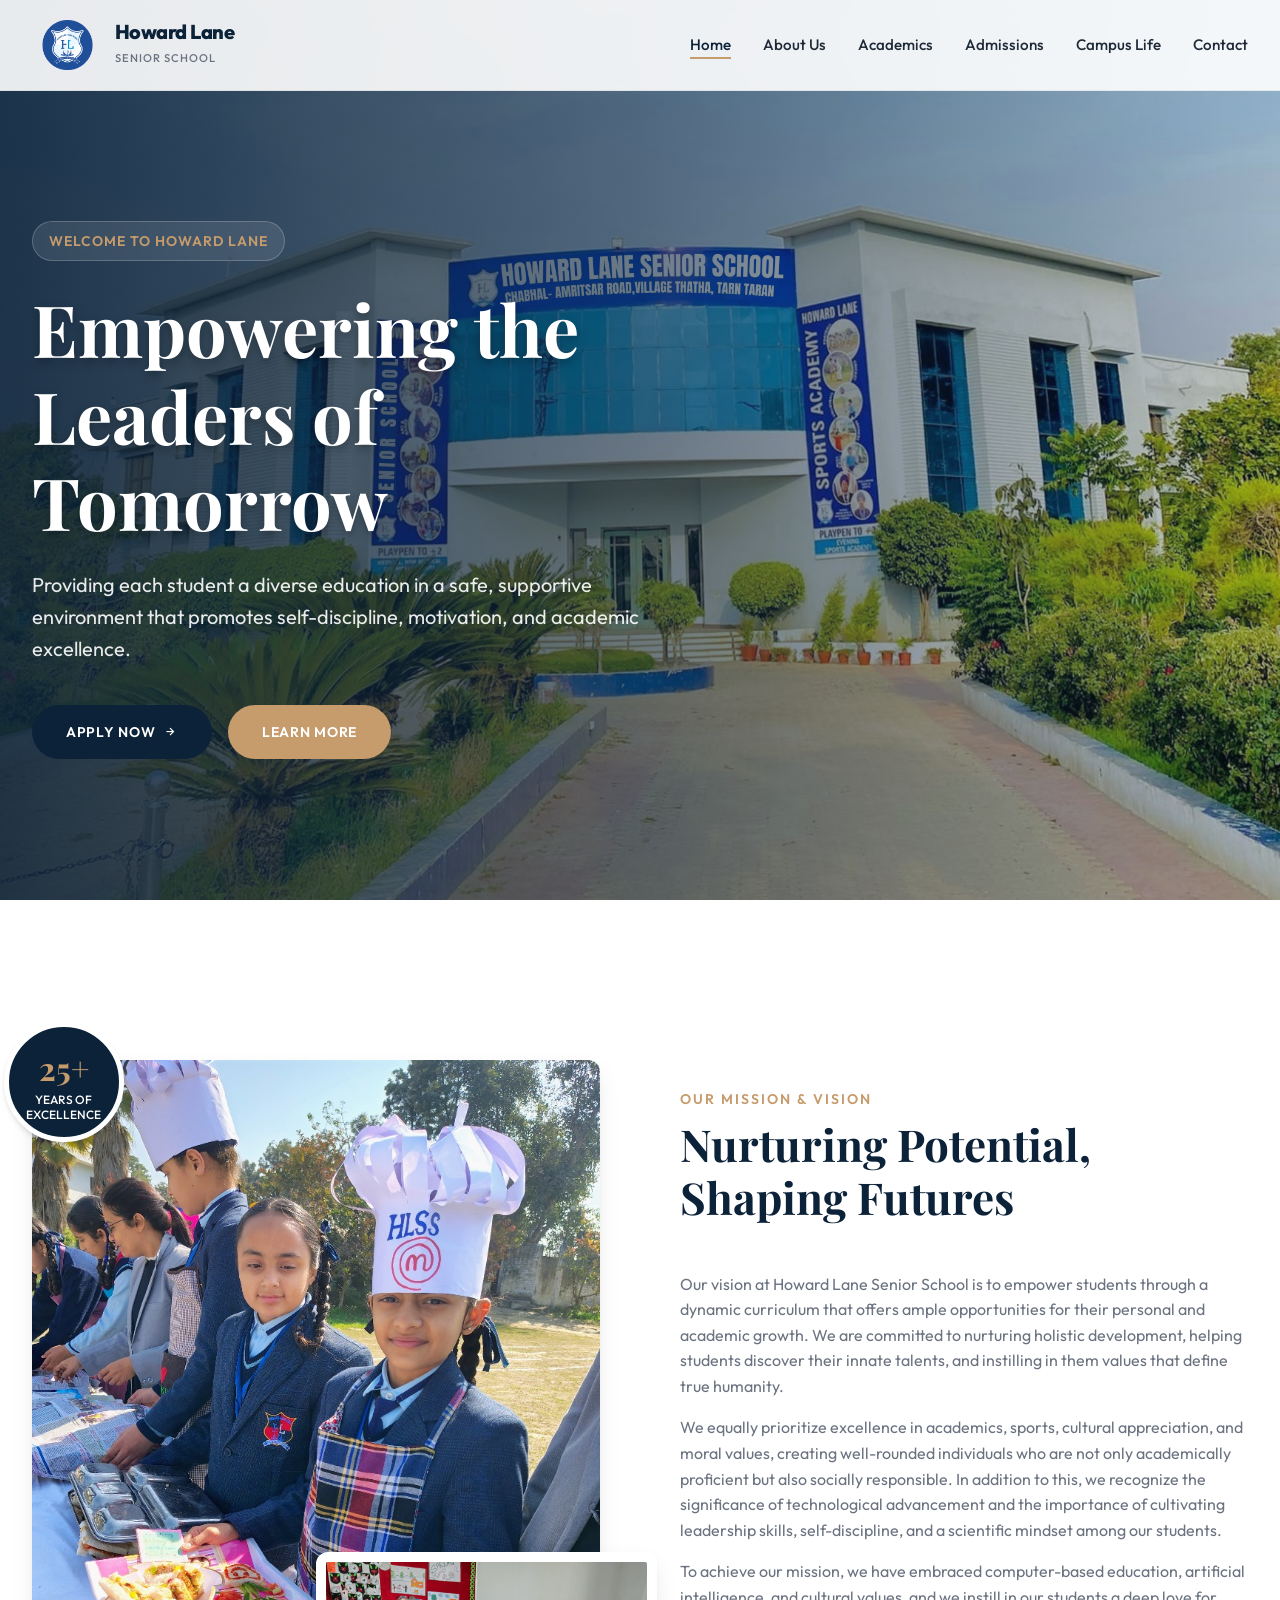
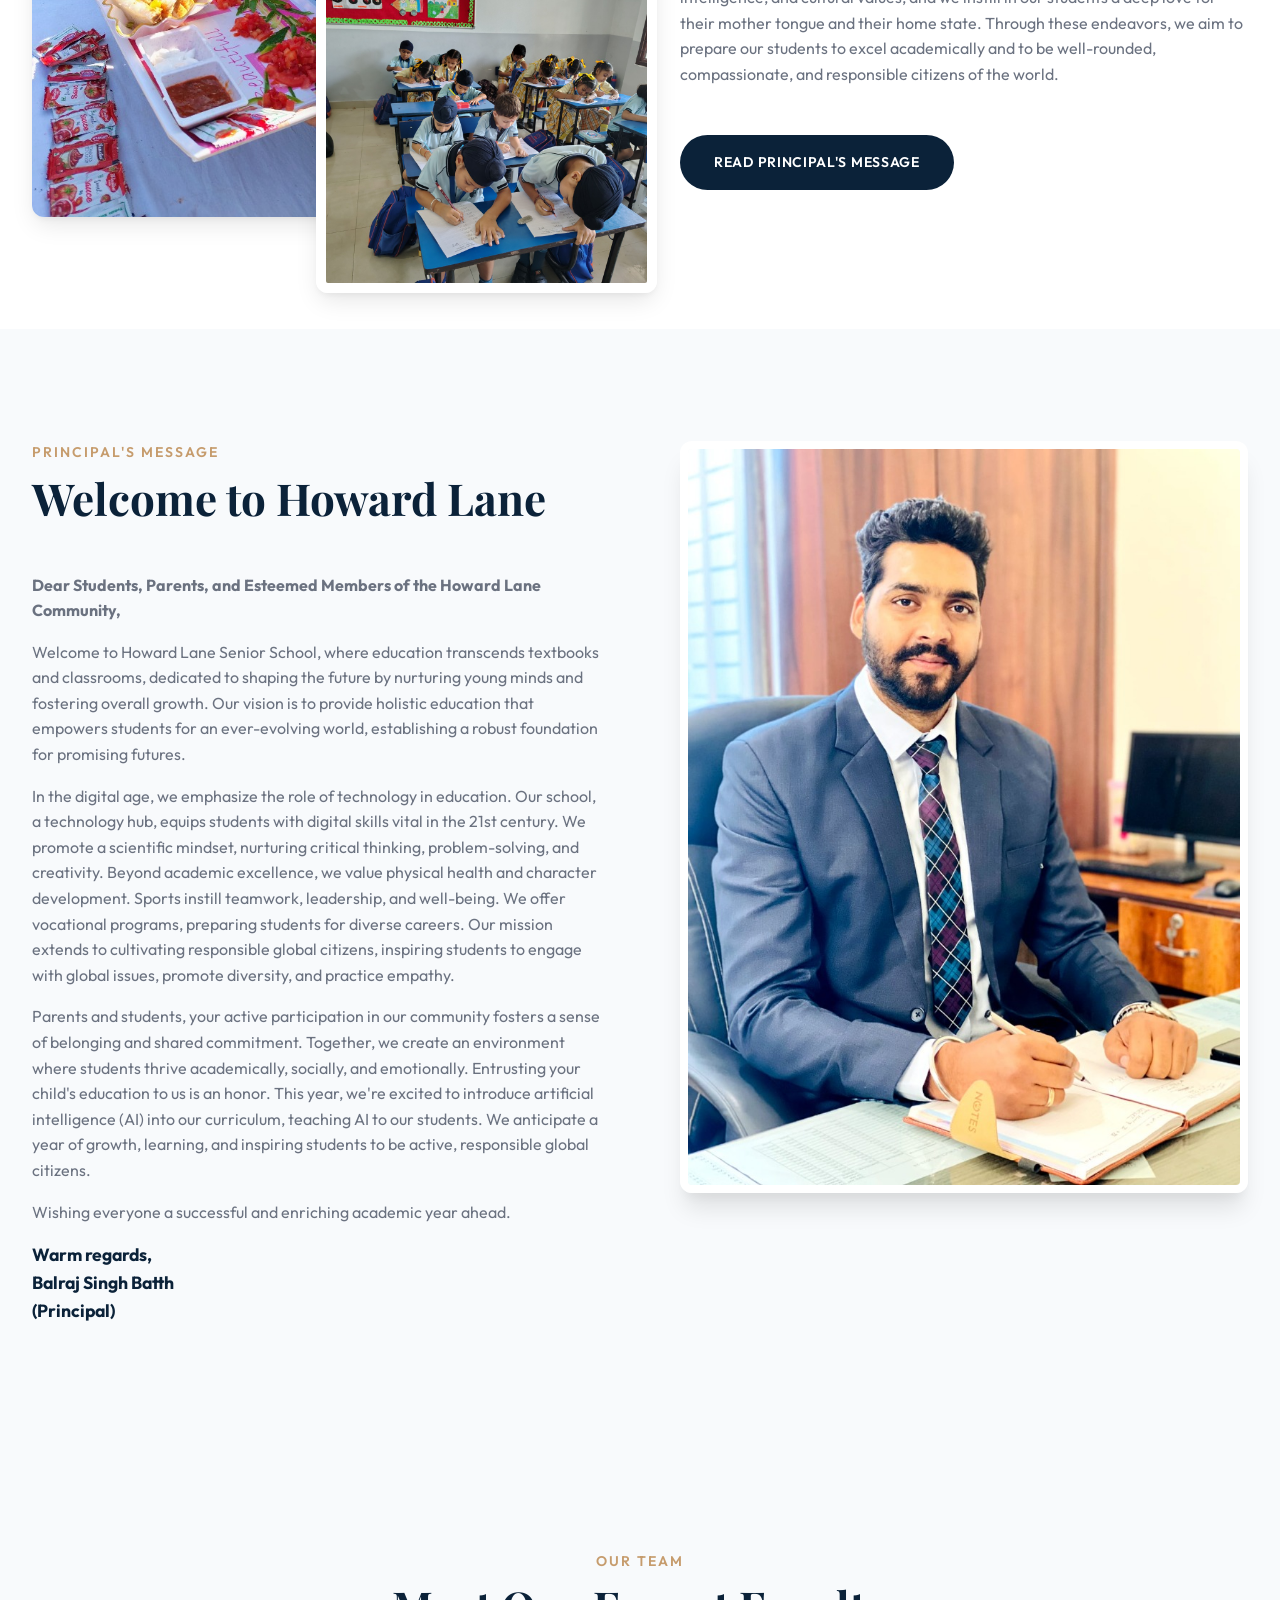
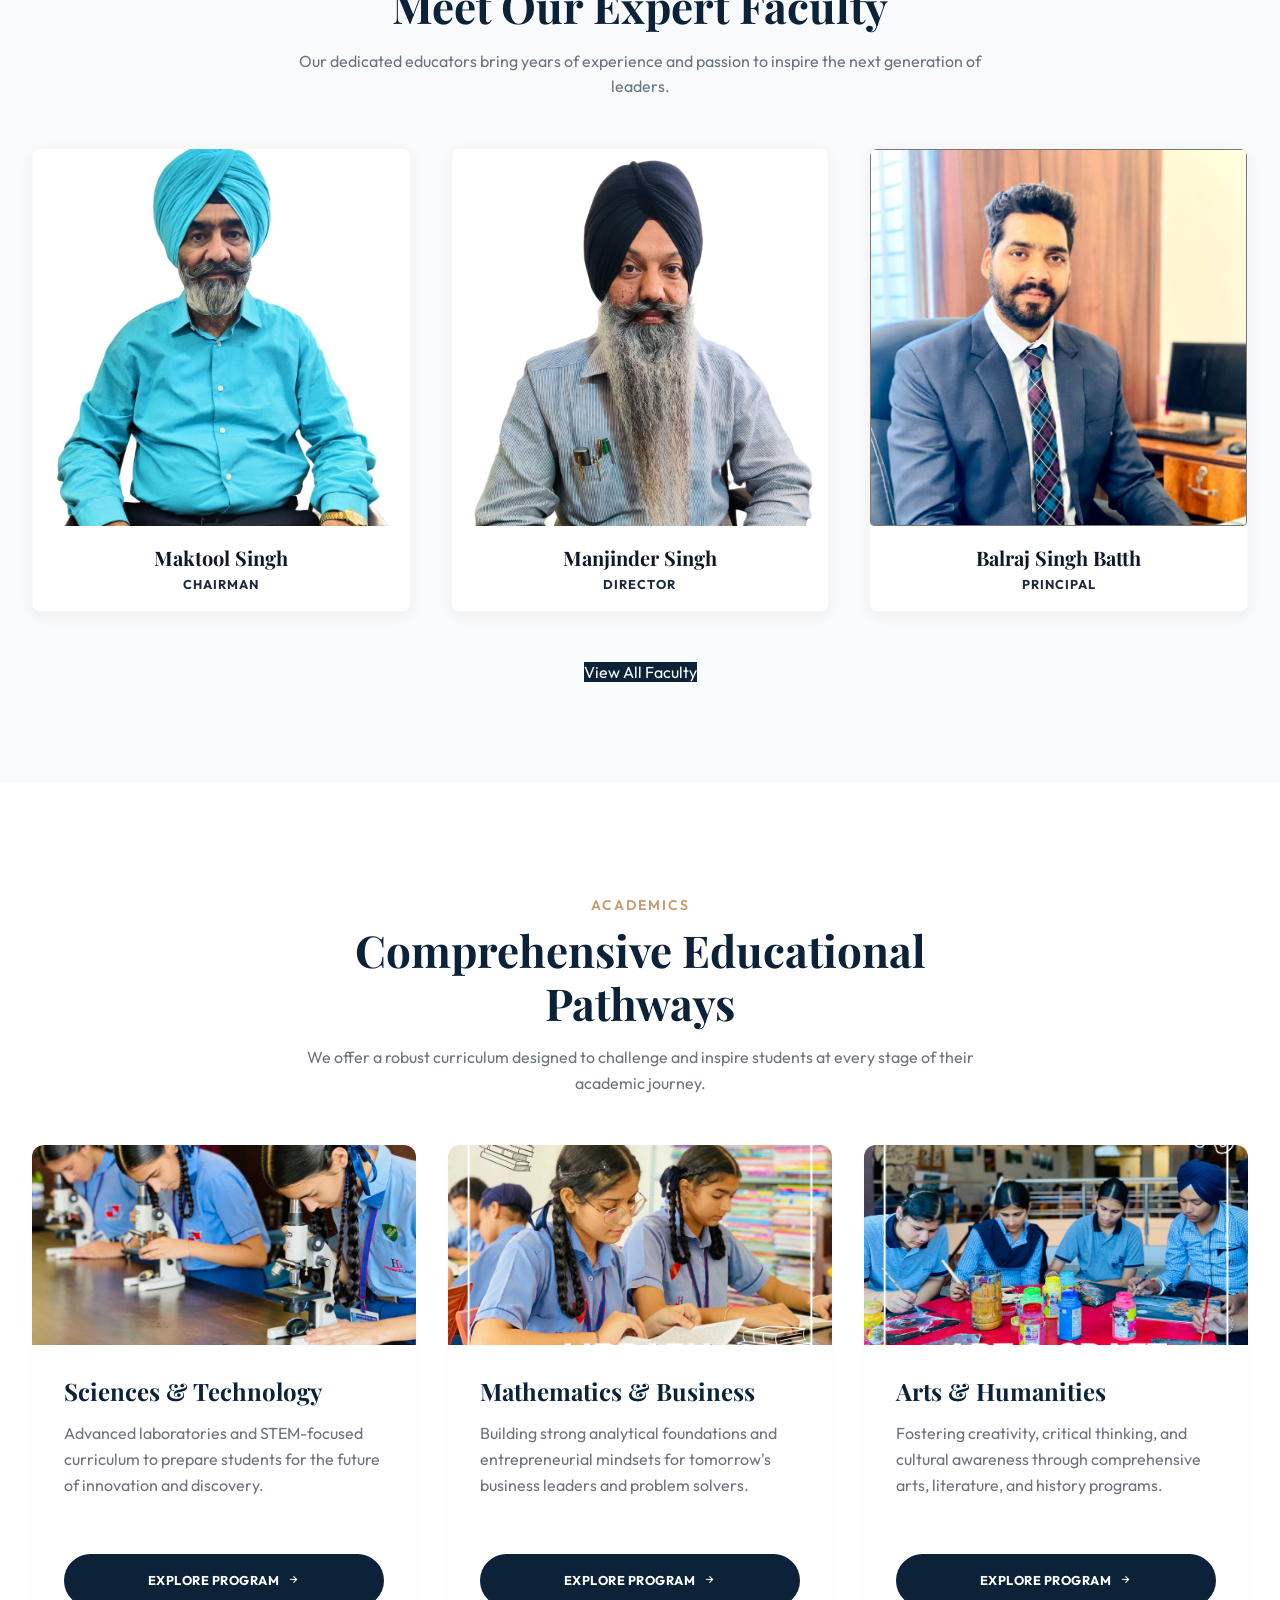
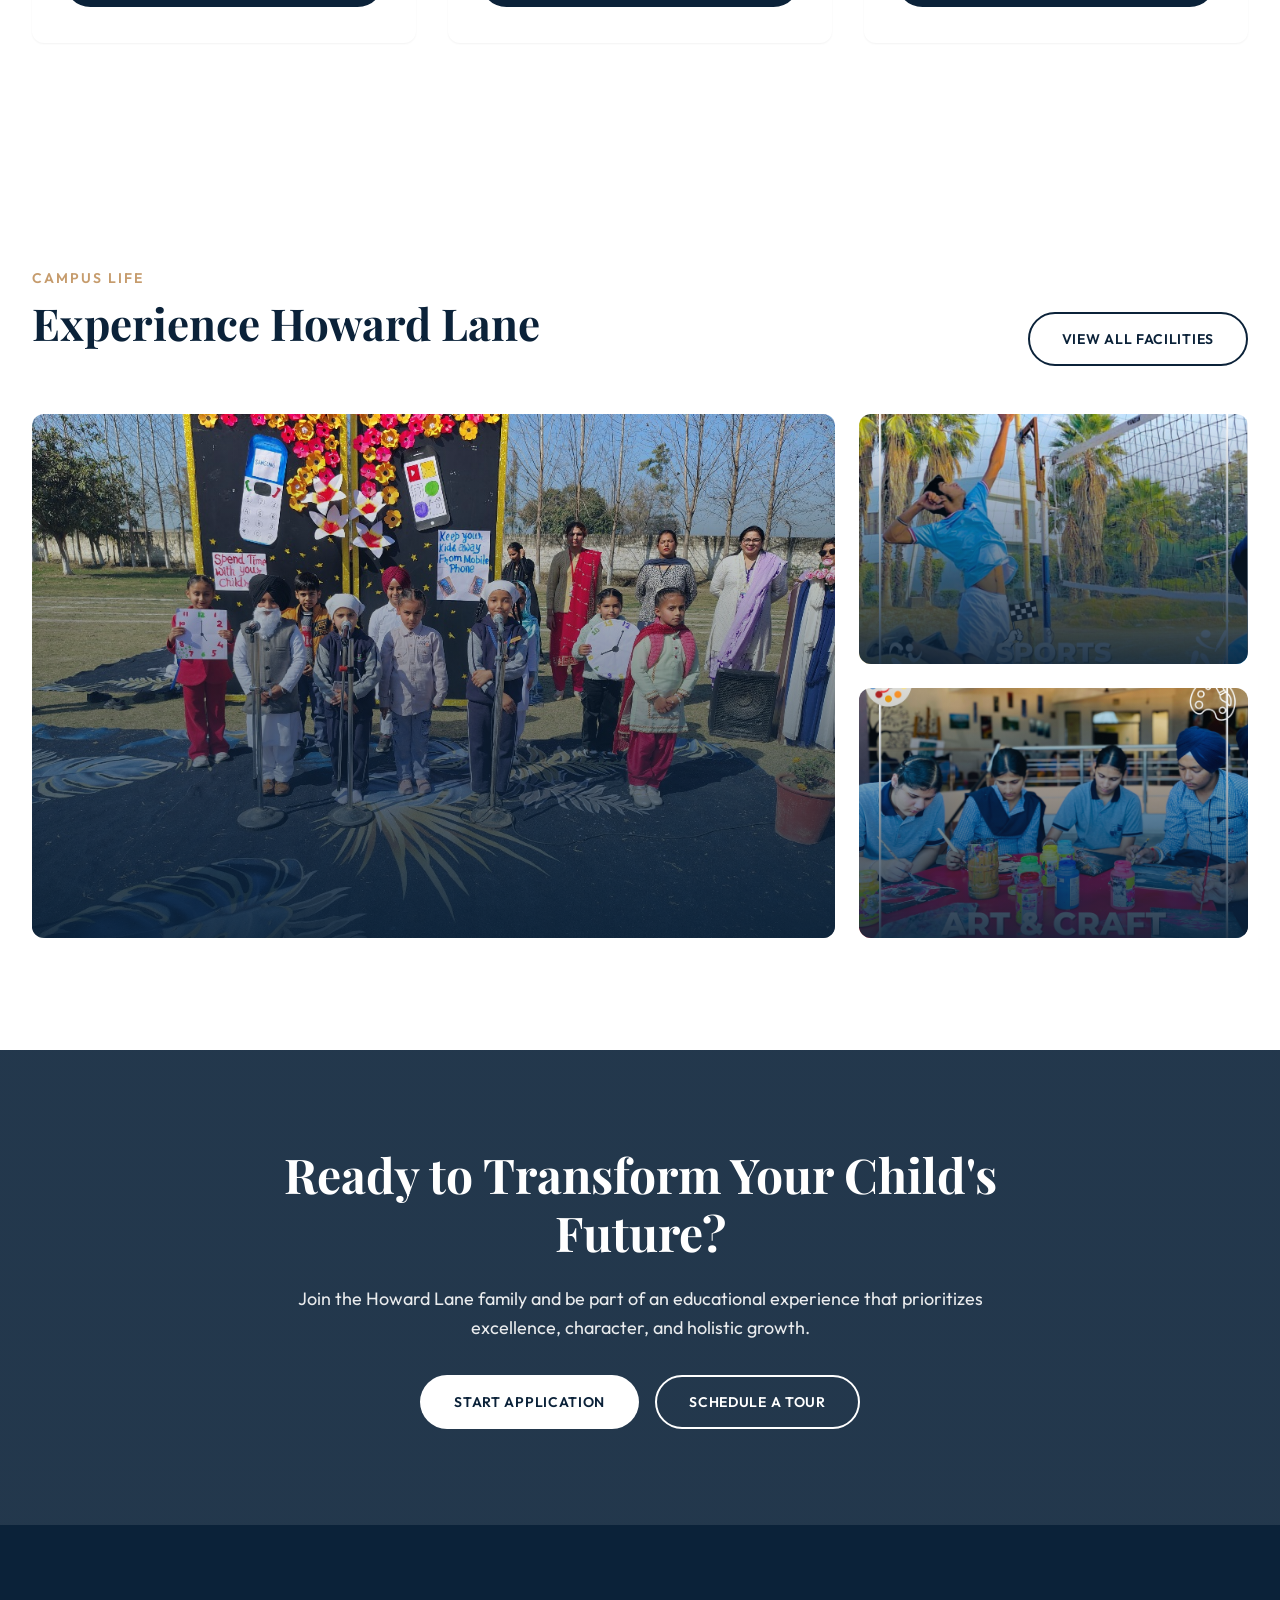
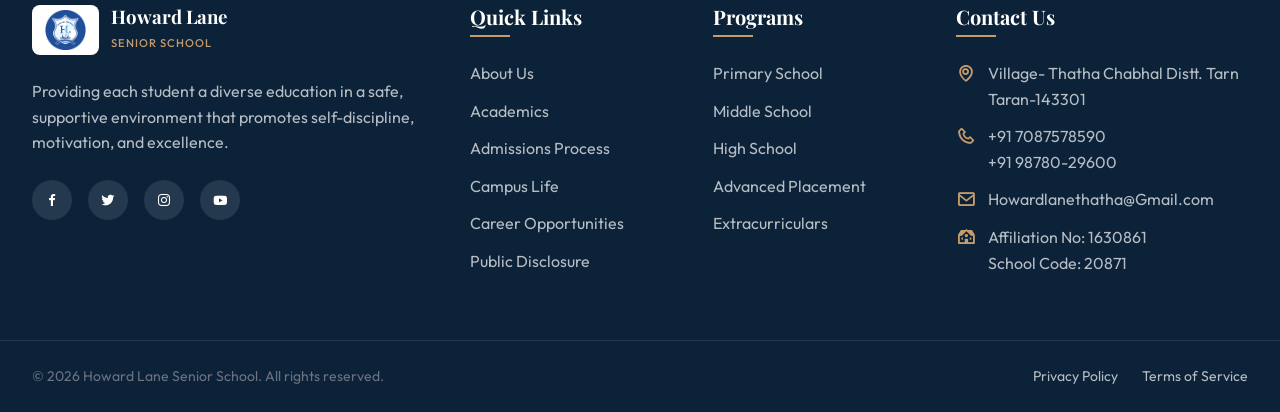
==== commit 7c60d5d8: "Update Principal's image" ====
--- a/index.html
+++ b/index.html
@@ -22,8 +22,6 @@
 </head>
 
 <body>
-    <!-- Scroll Progress Bar -->
-    <div id="scroll-progress"></div>
     <!-- Navbar -->
     <header class="navbar" id="navbar">
         <div class="container nav-container">
@@ -84,11 +82,10 @@
                     </div>
                     <div class="stat-card">
                         <i class='bx bxs-book-reader'></i>
-                        <div class="stat-item">
-                    <h3>60+</h3>
-                    <p>Expert Teachers</p>
-                </div>
-        </div>
+                        <div class="stat-info">
+                            <h3>80+</h3>
+                            <p>Expert Teachers</p>
+                        </div>
                     </div>
                     <div class="stat-card">
                         <i class='bx bxs-award'></i>
@@ -189,7 +186,7 @@
             </div>
             <div class="about-images">
                 <div class="img-wrapper main-img" style="box-shadow: var(--shadow-xl); border: 8px solid white;">
-                    <img src="assets/staff/Principal_Sir.jpg" alt="Principal Balraj Singh Batth">
+                    <img src="assets/staff/principal_sir_updated.jpg" alt="Principal Balraj Singh Batth">
                 </div>
             </div>
         </div>
@@ -231,7 +228,7 @@
                 <!-- Faculty Balraj Singh Batth (Principal) -->
                 <div class="executive-card principal-card" onclick="window.location.href='faculty.html'">
                     <div class="faculty-photo">
-                        <img src="assets/staff/Principal_Sir.jpg" alt="Balraj Singh Batth">
+                        <img src="assets/staff/principal_sir_updated.jpg" alt="Balraj Singh Batth">
                     </div>
                     <div class="faculty-info">
                         <h3 class="faculty-name">Balraj Singh Batth</h3>
@@ -336,9 +333,6 @@
         </div>
     </section>
 
-    <!-- Admissions Anchor (for nav link) -->
-    <section id="admissions"></section>
-
     <!-- Call to Action -->
     <section class="cta-section">
         <div class="container text-center cta-content">
@@ -346,7 +340,7 @@
             <p>Join the Howard Lane family and be part of an educational experience that prioritizes excellence,
                 character, and holistic growth.</p>
             <div class="cta-buttons">
-                <a href="apply.html" target="_blank" class="btn btn-light">Apply Now</a>
+                <a href="#admissions" class="btn btn-light">Start Application</a>
                 <a href="#contact" class="btn btn-outline-light">Schedule a Tour</a>
             </div>
         </div>
@@ -379,11 +373,11 @@
             <div class="footer-col">
                 <h4>Quick Links</h4>
                 <ul>
-                    <li><a href="index.html#home">Home</a></li>
-                    <li><a href="index.html#about">About Us</a></li>
-                    <li><a href="index.html#academics">Academics</a></li>
-                    <li><a href="index.html#campus">Campus Life</a></li>
-                    <li><a href="faculty.html" class="active">Faculty</a></li>
+                    <li><a href="#about">About Us</a></li>
+                    <li><a href="#academics">Academics</a></li>
+                    <li><a href="#admissions">Admissions Process</a></li>
+                    <li><a href="#campus">Campus Life</a></li>
+                    <li><a href="#">Career Opportunities</a></li>
                     <li><a href="public-disclosure.html">Public Disclosure</a></li>
                 </ul>
             </div>
@@ -403,8 +397,8 @@
                 <h4>Contact Us</h4>
                 <ul class="contact-info">
                     <li><i class='bx bx-map'></i> Village- Thatha Chabhal Distt. Tarn Taran-143301</li>
-                    <li><i class='bx bx-phone'></i> <a href="tel:+917087578590">+91 7087578590</a> <br> <a href="tel:+919878029600">+91 98780-29600</a></li>
-                    <li><i class='bx bx-envelope'></i> <a href="mailto:Howardlanethatha@Gmail.com">Howardlanethatha@Gmail.com</a></li>
+                    <li><i class='bx bx-phone'></i> +91 7087578590 <br> +91 98780-29600</li>
+                    <li><i class='bx bx-envelope'></i> Howardlanethatha@Gmail.com</li>
                     <li><i class='bx bxs-institution'></i> Affiliation No: 1630861 <br> School Code: 20871</li>
                 </ul>
             </div>
@@ -419,11 +413,6 @@
         </div>
     </footer>
 
-    <!-- Back to Top Button -->
-    <button id="back-to-top" title="Back to top" aria-label="Scroll back to top">
-        <i class='bx bx-chevron-up'></i>
-    </button>
-
     <script src="js/script.js"></script>
 </body>
 
--- a/css/style.css
+++ b/css/style.css
@@ -9,7 +9,7 @@
     --text-muted: #6b7280;
     --white: #ffffff;
     --bg-light: #f8fafc;
-    --glass-bg: rgba(255, 255, 255, 0.92);
+    --glass-bg: rgba(255, 255, 255, 0.9);
     --border-color: #e5e7eb;
 
     /* Typography */
@@ -22,9 +22,6 @@
     --shadow-lg: 0 10px 25px -3px rgba(0, 0, 0, 0.1), 0 4px 6px -2px rgba(0, 0, 0, 0.05);
     --shadow-xl: 0 20px 25px -5px rgba(0, 0, 0, 0.1), 0 10px 10px -5px rgba(0, 0, 0, 0.04);
     --transition: all 0.3s cubic-bezier(0.4, 0, 0.2, 1);
-    --transition-fast: all 0.18s cubic-bezier(0.4, 0, 0.2, 1);
-    --radius-lg: 16px;
-    --radius-md: 12px;
 }
 
 /* Global Reset & Base */
@@ -106,7 +103,6 @@
     letter-spacing: 0.05em;
     font-size: 0.875rem;
     border: 2px solid transparent;
-    white-space: nowrap;
 }
 
 .btn-primary {
@@ -163,51 +159,24 @@
     color: var(--primary-blue);
 }
 
-/* ═══════════════════════════════════════
-   SCROLL PROGRESS BAR
-═══════════════════════════════════════ */
-#scroll-progress {
+/* Navbar */
+.navbar {
     position: fixed;
     top: 0;
     left: 0;
-    height: 3px;
-    width: 0%;
-    background: linear-gradient(90deg, var(--accent-gold), var(--secondary-blue));
-    z-index: 9999;
-    transition: width 0.08s linear;
-    border-radius: 0 2px 2px 0;
-}
-
-/* ═══════════════════════════════════════
-   NAVBAR
-═══════════════════════════════════════ */
-.navbar {
-    position: fixed;
-    top: 3px; /* sits just below progress bar */
-    left: 0;
     width: 100%;
     z-index: 1000;
     padding: 1.25rem 0;
     transition: var(--transition);
-    background: transparent;
+    background: var(--glass-bg);
+    backdrop-filter: blur(10px);
+    -webkit-backdrop-filter: blur(10px);
+    border-bottom: 1px solid rgba(0, 0, 0, 0.05);
 }
 
 .navbar.scrolled {
     padding: 0.75rem 0;
-    background: var(--glass-bg);
-    backdrop-filter: blur(16px);
-    -webkit-backdrop-filter: blur(16px);
-    box-shadow: 0 2px 20px rgba(0, 0, 0, 0.08);
-    border-bottom: 1px solid rgba(0, 0, 0, 0.06);
-}
-
-/* Navbar on non-hero / inner pages: always solid */
-.navbar.solid {
-    background: var(--glass-bg);
-    backdrop-filter: blur(16px);
-    -webkit-backdrop-filter: blur(16px);
-    box-shadow: 0 2px 20px rgba(0, 0, 0, 0.08);
-    border-bottom: 1px solid rgba(0, 0, 0, 0.06);
+    box-shadow: var(--shadow-sm);
 }
 
 .nav-container {
@@ -236,16 +205,6 @@
     color: var(--primary-blue);
 }
 
-/* On hero (not scrolled), show white logo text */
-.navbar:not(.scrolled):not(.solid) .logo-text h1,
-.navbar:not(.scrolled):not(.solid) .logo-text span {
-    color: var(--white);
-}
-
-.navbar:not(.scrolled):not(.solid) .logo-text span {
-    color: rgba(255,255,255,0.75);
-}
-
 .logo-text span {
     font-size: 0.7rem;
     text-transform: uppercase;
@@ -265,30 +224,12 @@
     color: var(--text-dark);
     font-size: 0.95rem;
     position: relative;
-    min-height: 44px;
-    display: flex;
-    align-items: center;
-}
-
-/* White nav links when on hero / not scrolled */
-.navbar:not(.scrolled):not(.solid) .nav-link:not(.btn-primary-outline) {
-    color: rgba(255, 255, 255, 0.92);
-}
-
-.navbar:not(.scrolled):not(.solid) .btn-primary-outline {
-    border-color: rgba(255,255,255,0.7);
-    color: var(--white);
-}
-
-.navbar:not(.scrolled):not(.solid) .btn-primary-outline:hover {
-    background: var(--white);
-    color: var(--primary-blue);
 }
 
 .nav-link:not(.btn-primary-outline)::after {
     content: '';
     position: absolute;
-    bottom: 4px;
+    bottom: -5px;
     left: 0;
     width: 0;
     height: 2px;
@@ -306,50 +247,18 @@
     color: var(--primary-blue);
 }
 
-.navbar:not(.scrolled):not(.solid) .nav-link:hover,
-.navbar:not(.scrolled):not(.solid) .nav-link.active {
-    color: var(--white);
-}
-
-/* Mobile hamburger */
 .mobile-toggle {
     display: none;
     font-size: 1.75rem;
     cursor: pointer;
     color: var(--primary-blue);
-    min-width: 44px;
-    min-height: 44px;
-    align-items: center;
-    justify-content: center;
-}
-
-.navbar:not(.scrolled):not(.solid) .mobile-toggle {
-    color: var(--white);
-}
-
-/* Mobile nav backdrop */
-.nav-backdrop {
-    display: none;
-    position: fixed;
-    inset: 0;
-    background: rgba(0, 0, 0, 0.5);
-    z-index: 999;
-    opacity: 0;
-    transition: opacity 0.3s ease;
-    backdrop-filter: blur(2px);
-}
-
-.nav-backdrop.visible {
-    opacity: 1;
-}
-
-/* ═══════════════════════════════════════
-   REVEAL / FADE-IN ANIMATIONS
-═══════════════════════════════════════ */
+}
+
+/* Animations */
 .fade-in-up {
     opacity: 0;
-    transform: translateY(28px);
-    transition: opacity 0.75s ease-out, transform 0.75s ease-out;
+    transform: translateY(20px);
+    transition: opacity 0.8s ease-out, transform 0.8s ease-out;
 }
 
 .fade-in-up.appear {
@@ -357,29 +266,23 @@
     transform: translateY(0);
 }
 
-/* Generic reveal for section elements */
-.reveal {
-    opacity: 0;
-    transform: translateY(36px);
-    transition: opacity 0.65s ease-out, transform 0.65s ease-out;
-}
-
-.reveal.visible {
-    opacity: 1;
-    transform: translateY(0);
-}
-
-/* Stagger helpers */
-.delay-1 { transition-delay: 0.08s; }
-.delay-2 { transition-delay: 0.16s; }
-.delay-3 { transition-delay: 0.26s; }
-.delay-4 { transition-delay: 0.38s; }
-.delay-5 { transition-delay: 0.50s; }
-.delay-6 { transition-delay: 0.62s; }
-
-/* ═══════════════════════════════════════
-   HERO SECTION
-═══════════════════════════════════════ */
+.delay-1 {
+    transition-delay: 0.1s;
+}
+
+.delay-2 {
+    transition-delay: 0.2s;
+}
+
+.delay-3 {
+    transition-delay: 0.3s;
+}
+
+.delay-4 {
+    transition-delay: 0.4s;
+}
+
+/* Hero Section */
 .hero {
     position: relative;
     min-height: 100vh;
@@ -403,13 +306,8 @@
     height: 100%;
     object-fit: cover;
     object-position: center;
-    transform: scale(1.04);
-    animation: heroZoom 12s ease-out forwards;
-}
-
-@keyframes heroZoom {
-    from { transform: scale(1.08); }
-    to   { transform: scale(1.0); }
+    transform: scale(1.05);
+    /* Slight scale for potential animation */
 }
 
 .overlay {
@@ -418,12 +316,7 @@
     left: 0;
     width: 100%;
     height: 100%;
-    background: linear-gradient(
-        to right,
-        rgba(11, 34, 57, 0.92) 0%,
-        rgba(11, 34, 57, 0.65) 50%,
-        rgba(11, 34, 57, 0.22) 100%
-    );
+    background: linear-gradient(to right, rgba(11, 34, 57, 0.9), rgba(11, 34, 57, 0.6) 50%, rgba(11, 34, 57, 0.2));
 }
 
 .hero-content {
@@ -432,15 +325,15 @@
 }
 
 .hero-text-wrapper {
-    max-width: 660px;
+    max-width: 650px;
 }
 
 .badge {
     display: inline-block;
-    padding: 0.5rem 1.1rem;
-    background: rgba(255, 255, 255, 0.12);
-    backdrop-filter: blur(6px);
-    border: 1px solid rgba(255, 255, 255, 0.25);
+    padding: 0.5rem 1rem;
+    background: rgba(255, 255, 255, 0.1);
+    backdrop-filter: blur(4px);
+    border: 1px solid rgba(255, 255, 255, 0.2);
     border-radius: 30px;
     color: var(--accent-gold);
     font-weight: 600;
@@ -450,28 +343,18 @@
     margin-bottom: 1.5rem;
 }
 
-/* Badge on non-hero pages (apply.html) */
-.form-header .badge {
-    background: rgba(11, 34, 57, 0.1);
-    border-color: rgba(11, 34, 57, 0.2);
-    color: var(--primary-blue);
-}
-
-/* Fluid hero title – scales smoothly across breakpoints */
 .hero-title {
-    font-size: clamp(2.2rem, 5.5vw, 4.5rem);
+    font-size: 4.5rem;
     color: var(--white);
     margin-bottom: 1.5rem;
-    text-shadow: 0 4px 18px rgba(0, 0, 0, 0.35);
-    line-height: 1.1;
+    text-shadow: 0 4px 10px rgba(0, 0, 0, 0.3);
 }
 
 .hero-subtitle {
-    font-size: clamp(1rem, 2vw, 1.25rem);
+    font-size: 1.25rem;
     color: rgba(255, 255, 255, 0.9);
     margin-bottom: 2.5rem;
     font-weight: 400;
-    max-width: 520px;
 }
 
 .hero-buttons {
@@ -480,16 +363,7 @@
     flex-wrap: wrap;
 }
 
-/* Hero bottom padding creates space for the stats card pull-up */
-@media (min-width: 769px) {
-    .hero {
-        padding-bottom: 5rem;
-    }
-}
-
-/* ═══════════════════════════════════════
-   QUICK STATS
-═══════════════════════════════════════ */
+/* Quick Stats */
 .quick-stats {
     position: absolute;
     bottom: 0;
@@ -499,14 +373,12 @@
     z-index: 10;
 }
 
-/* On mobile the stats will be repositioned to static/relative — see @media 768 */
-
 .stats-grid {
     display: grid;
     grid-template-columns: repeat(4, 1fr);
     background: var(--white);
-    border-radius: var(--radius-lg);
-    box-shadow: 0 20px 60px rgba(0, 0, 0, 0.12);
+    border-radius: 12px;
+    box-shadow: var(--shadow-xl);
     overflow: hidden;
 }
 
@@ -516,11 +388,6 @@
     gap: 1rem;
     padding: 2rem;
     position: relative;
-    transition: background 0.25s ease;
-}
-
-.stat-card:hover {
-    background: var(--bg-light);
 }
 
 .stat-card:not(:last-child)::after {
@@ -529,7 +396,7 @@
     right: 0;
     top: 50%;
     transform: translateY(-50%);
-    height: 55%;
+    height: 60%;
     width: 1px;
     background-color: var(--border-color);
 }
@@ -537,28 +404,23 @@
 .stat-card i {
     font-size: 2.5rem;
     color: var(--accent-gold);
-    flex-shrink: 0;
-}
-
-.stat-info h3,
-.stat-item h3 {
+}
+
+.stat-info h3 {
     font-family: var(--font-body);
     font-size: 1.5rem;
     font-weight: 800;
     margin-bottom: 0.25rem;
 }
 
-.stat-info p,
-.stat-item p {
+.stat-info p {
     margin: 0;
     font-size: 0.875rem;
     color: var(--text-muted);
     font-weight: 500;
 }
 
-/* ═══════════════════════════════════════
-   SECTIONS GLOBAL
-═══════════════════════════════════════ */
+/* Sections Global */
 .section {
     padding: 7rem 0;
 }
@@ -578,7 +440,7 @@
 }
 
 .section-header .title {
-    font-size: clamp(2rem, 4vw, 2.75rem);
+    font-size: 2.75rem;
     margin-bottom: 1rem;
 }
 
@@ -606,11 +468,10 @@
     margin-top: 2rem;
 }
 
-/* ═══════════════════════════════════════
-   ABOUT SECTION
-═══════════════════════════════════════ */
+/* About Section */
 .about-section {
-    padding-top: 10rem; /* Desktop: space to clear the stats card overlap */
+    padding-top: 10rem;
+    /* Space for the overlaying stats */
 }
 
 .about-grid {
@@ -625,7 +486,7 @@
 }
 
 .img-wrapper {
-    border-radius: var(--radius-md);
+    border-radius: 12px;
     overflow: hidden;
     box-shadow: var(--shadow-lg);
 }
@@ -644,7 +505,7 @@
     right: -10%;
     width: 60%;
     border: 10px solid var(--white);
-    border-radius: var(--radius-md);
+    border-radius: 12px;
     z-index: 2;
 }
 
@@ -703,9 +564,7 @@
     color: var(--text-dark);
 }
 
-/* ═══════════════════════════════════════
-   FEATURE CARDS GRID (ACADEMICS)
-═══════════════════════════════════════ */
+/* Feature Cards Grid (Academics) */
 .cards-grid {
     display: grid;
     grid-template-columns: repeat(3, 1fr);
@@ -714,7 +573,7 @@
 
 .feature-card {
     background: var(--white);
-    border-radius: var(--radius-md);
+    border-radius: 12px;
     box-shadow: var(--shadow-sm);
     transition: var(--transition);
     border-bottom: 4px solid transparent;
@@ -731,13 +590,13 @@
 
 .feature-card .card-image {
     width: 100%;
-    height: 210px;
+    height: 200px;
     object-fit: cover;
-    transition: transform 0.5s ease;
+    transition: var(--transition);
 }
 
 .feature-card:hover .card-image {
-    transform: scale(1.06);
+    transform: scale(1.05);
 }
 
 .feature-card .card-content {
@@ -783,18 +642,16 @@
     transform: translateX(5px);
 }
 
-/* ═══════════════════════════════════════
-   GALLERY / CAMPUS GRID
-═══════════════════════════════════════ */
+/* Gallery / Campus Grid */
 .gallery-grid {
     display: grid;
     grid-template-columns: repeat(3, 1fr);
-    grid-template-rows: repeat(2, 260px);
-    gap: 1.25rem;
+    grid-template-rows: repeat(2, 250px);
+    gap: 1.5rem;
 }
 
 .gallery-item {
-    border-radius: var(--radius-md);
+    border-radius: 12px;
     overflow: hidden;
     position: relative;
     cursor: pointer;
@@ -813,28 +670,23 @@
 }
 
 .gallery-item:hover img {
-    transform: scale(1.08);
+    transform: scale(1.1);
 }
 
 .gallery-overlay {
     position: absolute;
     inset: 0;
-    background: linear-gradient(to top, rgba(11, 34, 57, 0.88), transparent 55%);
+    background: linear-gradient(to top, rgba(11, 34, 57, 0.9), transparent);
     display: flex;
     align-items: flex-end;
     padding: 2rem;
-    transition: background 0.35s ease;
-}
-
-.gallery-item:hover .gallery-overlay {
-    background: linear-gradient(to top, rgba(11, 34, 57, 0.95), rgba(11, 34, 57, 0.1) 60%);
 }
 
 .gallery-overlay h3 {
     color: var(--white);
     font-size: 1.5rem;
     margin: 0;
-    transform: translateY(18px);
+    transform: translateY(20px);
     opacity: 0;
     transition: var(--transition);
 }
@@ -844,12 +696,9 @@
     opacity: 1;
 }
 
-/* ═══════════════════════════════════════
-   CALL TO ACTION
-═══════════════════════════════════════ */
+/* Call to Action Section */
 .cta-section {
-    background: linear-gradient(rgba(11, 34, 57, 0.9), rgba(11, 34, 57, 0.9)),
-        url('https://images.unsplash.com/photo-1577896851231-70ef18881754?ixlib=rb-4.0.3&auto=format&fit=crop&w=1920&q=80') center / cover fixed;
+    background: linear-gradient(rgba(11, 34, 57, 0.9), rgba(11, 34, 57, 0.9)), url('https://images.unsplash.com/photo-1577896851231-70ef18881754?ixlib=rb-4.0.3&auto=format&fit=crop&w=1920&q=80') center/cover fixed;
     padding: 6rem 0;
 }
 
@@ -859,7 +708,7 @@
 
 .cta-content h2 {
     color: var(--white);
-    font-size: clamp(1.8rem, 4vw, 3rem);
+    font-size: 3rem;
     margin-bottom: 1.5rem;
 }
 
@@ -873,12 +722,9 @@
     display: flex;
     gap: 1rem;
     justify-content: center;
-    flex-wrap: wrap;
-}
-
-/* ═══════════════════════════════════════
-   FOOTER
-═══════════════════════════════════════ */
+}
+
+/* Footer */
 .footer {
     background-color: var(--primary-blue);
     color: rgba(255, 255, 255, 0.8);
@@ -912,38 +758,32 @@
 
 .social-links {
     display: flex;
-    gap: 0.75rem;
-    flex-wrap: wrap;
+    gap: 1rem;
 }
 
 .social-links a {
     display: inline-flex;
     align-items: center;
     justify-content: center;
-    width: 42px;
-    height: 42px;
+    width: 40px;
+    height: 40px;
     background: rgba(255, 255, 255, 0.1);
     color: var(--white);
     border-radius: 50%;
     transition: var(--transition);
-    font-size: 1.1rem;
 }
 
 .social-links a:hover {
     background: var(--accent-gold);
     transform: translateY(-3px);
-    box-shadow: 0 6px 16px rgba(198, 156, 109, 0.4);
 }
 
 .footer-col h4 {
     color: var(--white);
-    font-size: 1.1rem;
+    font-size: 1.25rem;
     margin-bottom: 1.5rem;
     position: relative;
-    padding-bottom: 0.6rem;
-    font-family: var(--font-body);
-    font-weight: 700;
-    letter-spacing: 0.5px;
+    padding-bottom: 0.5rem;
 }
 
 .footer-col h4::after {
@@ -951,10 +791,9 @@
     position: absolute;
     bottom: 0;
     left: 0;
-    width: 36px;
+    width: 40px;
     height: 2px;
     background: var(--accent-gold);
-    border-radius: 2px;
 }
 
 .footer-col ul {
@@ -969,7 +808,7 @@
 
 .footer-col ul a:hover {
     color: var(--accent-gold);
-    padding-left: 6px;
+    padding-left: 5px;
 }
 
 .contact-info li {
@@ -977,22 +816,12 @@
     align-items: flex-start;
     gap: 0.75rem;
     color: rgba(255, 255, 255, 0.7);
-    line-height: 1.5;
 }
 
 .contact-info i {
     color: var(--accent-gold);
-    font-size: 1.2rem;
+    font-size: 1.25rem;
     margin-top: 2px;
-    flex-shrink: 0;
-}
-
-.contact-info a {
-    color: rgba(255, 255, 255, 0.85);
-}
-
-.contact-info a:hover {
-    color: var(--accent-gold);
 }
 
 .footer-bottom {
@@ -1006,7 +835,6 @@
 .footer-bottom p {
     margin: 0;
     font-size: 0.875rem;
-    color: rgba(255,255,255,0.6);
 }
 
 .footer-bottom-links {
@@ -1016,53 +844,13 @@
 
 .footer-bottom-links a {
     font-size: 0.875rem;
-    color: rgba(255, 255, 255, 0.6);
+    color: rgba(255, 255, 255, 0.7);
 }
 
 .footer-bottom-links a:hover {
     color: var(--white);
 }
 
-/* ═══════════════════════════════════════
-   BACK-TO-TOP BUTTON
-═══════════════════════════════════════ */
-#back-to-top {
-    position: fixed;
-    bottom: 2rem;
-    right: 2rem;
-    width: 48px;
-    height: 48px;
-    background: var(--primary-blue);
-    color: var(--white);
-    border-radius: 50%;
-    display: flex;
-    align-items: center;
-    justify-content: center;
-    font-size: 1.4rem;
-    box-shadow: 0 6px 20px rgba(11, 34, 57, 0.35);
-    cursor: pointer;
-    border: none;
-    z-index: 800;
-    opacity: 0;
-    transform: translateY(20px) scale(0.85);
-    transition: opacity 0.35s ease, transform 0.35s ease, background 0.2s ease;
-    pointer-events: none;
-}
-
-#back-to-top.visible {
-    opacity: 1;
-    transform: translateY(0) scale(1);
-    pointer-events: auto;
-}
-
-#back-to-top:hover {
-    background: var(--accent-gold);
-    transform: translateY(-3px) scale(1.05);
-}
-
-/* ═══════════════════════════════════════
-   UTILITY
-═══════════════════════════════════════ */
 .visible-mobile {
     display: none;
 }
@@ -1071,253 +859,7 @@
     display: inline-flex;
 }
 
-/* Touch-friendly minimum button size */
-.btn {
-    min-height: 48px;
-}
-
-/* ═══════════════════════════════════════
-   FACULTY SECTION (INDEX PAGE)
-═══════════════════════════════════════ */
-.faculty-section {
-    background-color: var(--bg-light);
-    padding: 6rem 0;
-}
-
-.faculty-grid {
-    display: grid;
-    grid-template-columns: repeat(auto-fit, minmax(220px, 1fr));
-    gap: 2rem;
-    margin-top: 3rem;
-}
-
-.faculty-card {
-    background: var(--white);
-    border-radius: var(--radius-md);
-    overflow: hidden;
-    box-shadow: var(--shadow-sm);
-    transition: all 0.4s cubic-bezier(0.165, 0.84, 0.44, 1);
-    position: relative;
-    border: none;
-    display: flex;
-    flex-direction: column;
-}
-
-.faculty-card::after {
-    content: '';
-    position: absolute;
-    top: 0;
-    left: 0;
-    width: 100%;
-    height: 100%;
-    border-radius: var(--radius-md);
-    box-shadow: var(--shadow-xl);
-    opacity: 0;
-    transition: all 0.4s cubic-bezier(0.165, 0.84, 0.44, 1);
-    z-index: -1;
-}
-
-.faculty-card:hover {
-    transform: translateY(-10px);
-}
-
-.faculty-card:hover::after {
-    opacity: 1;
-}
-
-.faculty-photo {
-    width: 100%;
-    aspect-ratio: 1 / 1;
-    overflow: hidden;
-    position: relative;
-    background-color: var(--bg-light);
-}
-
-.faculty-photo img {
-    width: 100%;
-    height: 100%;
-    object-fit: contain;
-    object-position: center top;
-    transition: transform 0.6s ease;
-}
-
-.faculty-photo::before {
-    content: '';
-    position: absolute;
-    inset: 0;
-    background: linear-gradient(to top, rgba(11, 34, 57, 0.8), transparent 50%);
-    opacity: 0;
-    transition: opacity 0.4s ease;
-    z-index: 1;
-}
-
-.faculty-card:hover .faculty-photo img {
-    transform: scale(1.08);
-}
-
-.faculty-card:hover .faculty-photo::before {
-    opacity: 1;
-}
-
-.faculty-social {
-    position: absolute;
-    bottom: 20px;
-    left: 0;
-    width: 100%;
-    display: flex;
-    justify-content: center;
-    gap: 15px;
-    z-index: 2;
-    transform: translateY(20px);
-    opacity: 0;
-    transition: all 0.4s ease;
-}
-
-.faculty-card:hover .faculty-social {
-    transform: translateY(0);
-    opacity: 1;
-}
-
-.faculty-social a {
-    display: flex;
-    align-items: center;
-    justify-content: center;
-    width: 36px;
-    height: 36px;
-    background: var(--white);
-    color: var(--primary-blue);
-    border-radius: 50%;
-    font-size: 1.25rem;
-    transition: all 0.3s ease;
-}
-
-.faculty-social a:hover {
-    background: var(--accent-gold);
-    color: var(--white);
-    transform: translateY(-3px);
-}
-
-.faculty-info {
-    padding: 1.5rem 1rem;
-    text-align: center;
-    background: var(--white);
-    flex-grow: 1;
-}
-
-.faculty-name {
-    font-size: 1.15rem;
-    color: var(--text-dark);
-    margin-bottom: 0.5rem;
-    font-family: var(--font-heading);
-    font-weight: 700;
-}
-
-.faculty-designation {
-    color: var(--primary-blue);
-    font-size: 0.85rem;
-    font-weight: 600;
-    text-transform: uppercase;
-    letter-spacing: 0.5px;
-    margin: 0;
-}
-
-/* ═══════════════════════════════════════
-   EXECUTIVE CARD STYLES (INDEX FACULTY PREVIEW)
-═══════════════════════════════════════ */
-.executive-grid {
-    display: grid;
-    grid-template-columns: repeat(auto-fit, minmax(280px, 1fr));
-    gap: 2.5rem;
-    margin-top: 3rem;
-}
-
-.executive-card {
-    background: var(--white);
-    border-radius: 8px;
-    overflow: hidden;
-    box-shadow: 0 4px 15px rgba(0, 0, 0, 0.06);
-    transition: transform 0.3s ease, box-shadow 0.3s ease;
-    text-align: center;
-    border: 1px solid rgba(0, 0, 0, 0.04);
-    padding-bottom: 1rem;
-    cursor: pointer;
-    display: flex;
-    flex-direction: column;
-}
-
-.executive-card:hover {
-    transform: translateY(-6px);
-    box-shadow: 0 12px 30px rgba(0, 0, 0, 0.1);
-}
-
-.executive-card .faculty-photo {
-    width: 100%;
-    aspect-ratio: 1 / 1;
-    background: transparent;
-    overflow: hidden;
-    position: relative;
-}
-
-.executive-card .faculty-photo img {
-    width: 100%;
-    height: 100%;
-    object-fit: cover;
-    object-position: top;
-    border-radius: 4px;
-    transition: none;
-}
-
-.executive-card.principal-card .faculty-photo img {
-    border: 1px solid #777;
-}
-
-.executive-card .faculty-photo::before {
-    display: none;
-}
-
-.executive-card:hover .faculty-photo img {
-    transform: none;
-}
-
-.executive-card .faculty-social {
-    display: none;
-}
-
-.executive-card .faculty-info {
-    padding: 1.25rem 1rem 0 1rem;
-    background: transparent;
-    flex-grow: 1;
-}
-
-.executive-card .faculty-name {
-    font-size: 1.25rem;
-    font-family: var(--font-heading);
-    font-weight: 700;
-    color: #0f172a;
-    margin-bottom: 0.3rem;
-}
-
-.executive-card .faculty-designation {
-    font-size: 0.8rem;
-    color: #1e293b;
-    text-transform: uppercase;
-    font-weight: 700;
-    letter-spacing: 1px;
-    margin: 0;
-}
-
-/* ═══════════════════════════════════════
-   RESPONSIVE — 1100px (Large Tablet / Small Desktop)
-═══════════════════════════════════════ */
-@media (max-width: 1100px) {
-    .cards-grid {
-        grid-template-columns: repeat(2, 1fr);
-    }
-}
-
-/* ═══════════════════════════════════════
-   RESPONSIVE — 1024px (Tablet Landscape)
-═══════════════════════════════════════ */
+/* Responsive Media Queries */
 @media (max-width: 1024px) {
     .stats-grid {
         grid-template-columns: repeat(2, 1fr);
@@ -1343,471 +885,474 @@
         gap: 3rem;
     }
 
-    /* Cards grid: 2 columns on tablet */
+    .hero-title {
+        font-size: 3.5rem;
+    }
+
+    .gallery-item.large {
+        grid-column: span 3;
+        grid-row: span 1;
+    }
+
+    .gallery-item {
+        grid-column: span 1.5;
+    }
+}
+
+@media (max-width: 900px) {
     .cards-grid {
         grid-template-columns: repeat(2, 1fr);
     }
 
-    /* Gallery: switch to 2-column layout — no broken spans */
-    .gallery-grid {
-        grid-template-columns: 1fr 1fr;
-        grid-template-rows: auto;
-    }
-
-    .gallery-item.large {
-        grid-column: span 2;
-        grid-row: span 1;
-        height: 300px;
-    }
-
-    .gallery-item {
-        height: 220px;
-    }
-
     .footer-grid {
         grid-template-columns: 1fr 1fr;
-        gap: 2rem;
-    }
-
-    /* CTA: less padding on tablet */
-    .cta-section {
-        padding: 4.5rem 0;
-    }
-}
-
-/* ═══════════════════════════════════════
-   RESPONSIVE — 900px
-═══════════════════════════════════════ */
-@media (max-width: 900px) {
-    /* Executive grid stays 2-col until 600px */
-    .executive-grid {
-        grid-template-columns: repeat(2, 1fr);
-        gap: 1.5rem;
-    }
-}
-
-/* ═══════════════════════════════════════
-   RESPONSIVE — 768px (Mobile / Tablet Portrait)
-═══════════════════════════════════════ */
+    }
+}
+
 @media (max-width: 768px) {
-    .container {
-        padding: 0 1.25rem;
-    }
-
-    /* ── Mobile Navigation Drawer ── */
     .nav-menu {
         position: fixed;
-        top: 0;
+        top: 80px;
         right: -100%;
-        width: min(320px, 85vw);
-        height: 100vh;
-        background: var(--white);
+        width: 100%;
+        height: calc(100vh - 80px);
+        background: rgba(255, 255, 255, 0.95);
+        backdrop-filter: blur(10px);
+        -webkit-backdrop-filter: blur(10px);
         flex-direction: column;
-        /* Top strip accent + padding */
-        padding: 0 0 2rem;
-        transition: right 0.35s cubic-bezier(0.25, 0.46, 0.45, 0.94);
-        border-left: 1px solid var(--border-color);
-        box-shadow: -8px 0 40px rgba(0, 0, 0, 0.15);
-        z-index: 1000;
-        overflow-y: auto;
-    }
-
-    /* Accent header stripe inside the drawer */
-    .nav-menu::before {
-        content: '';
-        display: block;
-        height: 5px;
-        background: linear-gradient(90deg, var(--primary-blue), var(--accent-gold));
-        flex-shrink: 0;
-    }
-
-    /* School name inside drawer */
-    .nav-menu::after {
-        content: 'Howard Lane';
-        display: block;
-        font-family: var(--font-body);
-        font-weight: 800;
-        font-size: 1.1rem;
-        color: var(--primary-blue);
-        padding: 1.25rem 2rem 0.5rem;
-        border-bottom: 1px solid var(--border-color);
-        margin-bottom: 1rem;
-        letter-spacing: -0.3px;
+        padding: 2rem;
+        transition: var(--transition);
+        border-top: 1px solid var(--border-color);
+        box-shadow: -5px 10px 20px rgba(0, 0, 0, 0.1);
+    }
+
+    .nav-menu.active {
+        right: 0;
     }
 
     .nav-list {
         flex-direction: column;
         align-items: flex-start;
-        gap: 0.25rem;
+        gap: 1.5rem;
         width: 100%;
-        padding: 0 1.25rem;
-    }
-
-    .nav-menu.active {
-        right: 0;
-    }
-
-    .nav-backdrop {
+    }
+
+    .nav-link {
         display: block;
-    }
-
-    .nav-link {
-        display: flex;
         width: 100%;
-        font-size: 1.05rem;
-        padding: 0.85rem 1rem;
-        border-radius: 10px;
-        min-height: 52px;
-        color: var(--text-dark) !important;
-        font-weight: 500;
-        gap: 0.6rem;
-        transition: background 0.2s ease, padding-left 0.2s ease, color 0.2s ease;
-    }
-
-    .nav-link:hover,
-    .nav-link.active {
-        background: rgba(11, 34, 57, 0.06);
-        color: var(--primary-blue) !important;
-        padding-left: 1.35rem;
-    }
-
-    /* Active indicator */
-    .nav-link.active::before {
-        content: '';
-        display: inline-block;
-        width: 4px;
-        height: 18px;
-        background: var(--accent-gold);
-        border-radius: 2px;
-        margin-right: 0.4rem;
-        flex-shrink: 0;
-    }
-
-    /* Remove underline pseudo-element inside drawer */
-    .nav-link:not(.btn-primary-outline)::after {
-        display: none;
-    }
-
-    /* Contact button in drawer */
-    .nav-link.btn-primary-outline {
-        margin-top: 0.5rem;
-        background: var(--primary-blue) !important;
-        color: var(--white) !important;
-        border-color: var(--primary-blue) !important;
-        border-radius: 50px;
+        font-size: 1.15rem;
+    }
+
+    .mobile-toggle {
+        display: block;
+    }
+
+    .logo-text h1 {
+        font-size: 1.1rem;
+    }
+
+    .hero {
+        padding-top: 120px;
+        min-height: auto;
+        padding-bottom: 3rem;
+        display: flex !important;
+        flex-direction: column !important;
         justify-content: center;
     }
 
-    /* Always use dark colors inside the mobile drawer */
-    .navbar:not(.scrolled):not(.solid) .nav-menu .nav-link {
-        color: var(--text-dark) !important;
-    }
-
-    .navbar:not(.scrolled):not(.solid) .nav-menu .btn-primary-outline {
-        color: var(--white) !important;
-    }
-
-    .mobile-toggle {
-        display: flex;
-    }
-
-    /* ── Hero Section ── */
-    /* On mobile, stats become part of the flow (not absolutely overlapping) */
-    .hero {
-        min-height: auto;
-        padding-top: 80px;
-        padding-bottom: 0;
+    .hero-content {
+        margin-bottom: 2rem;
+    }
+
+    .quick-stats {
+        position: static !important;
+        transform: none !important;
+        margin-top: 2rem !important;
+    }
+
+    .hero-title {
+        font-size: 2.5rem;
+        text-align: center;
+    }
+
+    .hero-subtitle {
+        text-align: center;
+        font-size: 1.1rem;
+    }
+
+    .hero-text-wrapper {
         display: flex;
         flex-direction: column;
-    }
-
-    .hero-content {
-        padding-top: 3rem;
-        padding-bottom: 3rem;
-        flex: 1;
-    }
-
-    .quick-stats {
-        position: relative;
-        bottom: auto;
-        left: auto;
-        transform: none;
-        width: 100%;
-        padding: 0;
-        margin-top: 0;
-    }
-
-    .stats-grid {
-        border-radius: 0;
-        box-shadow: none;
-        border-top: 3px solid var(--accent-gold);
-    }
-
-    .hero-text-wrapper {
-        max-width: 100%;
+        align-items: center;
+    }
+
+    .badge {
+        margin: 0 auto 1.5rem auto;
     }
 
     .hero-buttons {
-        flex-direction: column;
-        gap: 0.75rem;
-    }
-
-    .hero-buttons .btn {
-        width: 100%;
         justify-content: center;
-    }
-
-    /* ── About Section ── */
-    /* Now that stats are in-flow, about-section just needs normal top padding */
-    .about-section {
-        padding-top: 5rem;
     }
 
     .about-grid {
         grid-template-columns: 1fr;
-        gap: 2rem;
+    }
+
+    .about-section {
+        padding-top: 14rem;
     }
 
     .about-images {
-        margin-bottom: 2rem;
-        padding-right: 3rem; /* space for floating image */
-    }
-
-    /* ── Space Between ── */
+        margin-bottom: 3rem;
+        padding-right: 0;
+    }
+
+    .floating-img {
+        width: 50%;
+        bottom: -5%;
+        right: 0;
+        border-width: 5px;
+    }
+
+    .experience-badge {
+        width: 90px;
+        height: 90px;
+        border-width: 4px;
+        top: -10%;
+        left: -5%;
+    }
+
+    .experience-badge .num {
+        font-size: 1.5rem;
+    }
+
+    .experience-badge .text {
+        font-size: 0.65rem;
+    }
+
     .space-between {
         flex-direction: column;
         align-items: flex-start;
         gap: 1rem;
     }
 
-    /* ── Section Padding ── */
-    .section {
-        padding: 4.5rem 0;
-    }
-
-    /* ── Faculty Executive Grid ── */
-    .executive-grid {
-        grid-template-columns: repeat(3, 1fr);
-        gap: 1.25rem;
-    }
-
-    /* ── Gallery: stacked column on mobile ── */
+    .visible-mobile {
+        display: block;
+    }
+
+    .hidden-mobile {
+        display: none;
+    }
+
     .gallery-grid {
         display: flex;
         flex-direction: column;
-        gap: 0.875rem;
-    }
-
-    .gallery-item,
-    .gallery-item.large {
-        height: 220px;
-    }
-
-    /* Always show gallery label text on mobile */
-    .gallery-overlay h3 {
-        transform: translateY(0);
-        opacity: 1;
-    }
-
-    /* ── Visibility Helpers ── */
-    .visible-mobile { display: block; }
-    .hidden-mobile  { display: none; }
-
-    /* ── CTA Section ── */
-    .cta-section {
+    }
+
+    .gallery-item {
+        height: 250px;
+    }
+}
+
+@media (max-width: 600px) {
+    .stats-grid {
+        grid-template-columns: 1fr;
+        gap: 0;
+    }
+
+    .stat-card::after {
+        display: none !important;
+    }
+
+    .stat-card {
+        border-bottom: 1px solid var(--border-color);
+        padding: 1.5rem;
+        justify-content: center;
+    }
+
+    .stat-card:last-child {
+        border-bottom: none;
+    }
+
+    .hero-title {
+        font-size: 2.1rem;
+    }
+
+    .section {
         padding: 4rem 0;
     }
 
-    .cta-buttons {
-        flex-direction: column;
-        align-items: center;
-    }
-
-    .cta-buttons .btn {
-        width: 100%;
-        max-width: 320px;
-    }
-
-    /* ── Footer ── */
+    .section-header .title {
+        font-size: 2rem;
+    }
+
+    .cards-grid {
+        grid-template-columns: 1fr;
+    }
+
+    .feature-card .card-content {
+        padding: 1.5rem;
+    }
+
     .footer-grid {
         grid-template-columns: 1fr;
         gap: 2rem;
     }
 
+    .footer-col {
+        text-align: center;
+    }
+
+    .footer-col h4::after {
+        left: 50%;
+        transform: translateX(-50%);
+    }
+
+    .social-links {
+        justify-content: center;
+    }
+
+    .footer-col ul {
+        align-items: center;
+    }
+
     .contact-info li {
-        padding: 0.25rem 0;
-        font-size: 0.95rem;
-    }
-
-    .social-links a {
-        width: 46px;
-        height: 46px;
-        font-size: 1.2rem;
+        flex-direction: column;
+        align-items: center;
+        gap: 0.5rem;
     }
 
     .footer-bottom {
         flex-direction: column;
-        gap: 0.75rem;
+        gap: 1rem;
         text-align: center;
-        padding: 1.25rem 1rem;
-    }
-
-    /* ── Back to Top ── */
-    #back-to-top {
-        bottom: 1.25rem;
-        right: 1.25rem;
-        width: 46px;
-        height: 46px;
-    }
-}
-
-/* ═══════════════════════════════════════
-   RESPONSIVE — 600px (Small Phones)
-═══════════════════════════════════════ */
-@media (max-width: 600px) {
-    .stats-grid {
-        grid-template-columns: 1fr 1fr;
-    }
-
-    .stat-card::after {
-        display: none !important;
-    }
-
-    .stat-card {
-        border-bottom: 1px solid var(--border-color);
-        padding: 1.25rem;
-        gap: 0.75rem;
-    }
-
-    .stat-card i {
-        font-size: 2rem;
-    }
-
-    .stat-info h3,
-    .stat-item h3 {
-        font-size: 1.25rem;
-    }
-
-    /* Cards: single column on phones */
-    .cards-grid {
-        grid-template-columns: 1fr;
-    }
-
-    /* About section: normal padding-top (stats are now in-flow, not absolute) */
-    .about-section {
-        padding-top: 4rem;
-    }
-
-    /* Floating image: contained within the image wrapper area */
-    .floating-img {
-        width: 52%;
-        right: -4%;
-        bottom: -8%;
-        border-width: 6px;
-    }
-
-    /* Experience badge: smaller on small screens */
-    .experience-badge {
-        width: 90px;
-        height: 90px;
-        top: -3%;
-        left: -3%;
-    }
-
-    .experience-badge .num {
-        font-size: 1.5rem;
-    }
-
-    .experience-badge .text {
-        font-size: 0.65rem;
-    }
-
-    /* Executive grid: 2 columns on small phones too */
-    .executive-grid {
-        grid-template-columns: repeat(2, 1fr);
-        gap: 1rem;
-    }
-
-    .gallery-item,
-    .gallery-item.large {
-        height: 190px;
-    }
-
-    .footer-bottom-links {
-        flex-direction: column;
-        gap: 0.5rem;
-        align-items: center;
-    }
-
-    /* Section padding: tighter on small phones */
-    .section {
-        padding: 3.5rem 0;
-    }
-
-    .faculty-section {
-        padding: 3.5rem 0;
-    }
-
-    /* CTA */
-    .cta-section {
-        padding: 3.5rem 0;
-    }
-}
-
-/* ═══════════════════════════════════════
-   RESPONSIVE — 400px (Extra Small Phones)
-═══════════════════════════════════════ */
-@media (max-width: 400px) {
-    /* Stats: single column on very tiny screens */
-    .stats-grid {
-        grid-template-columns: 1fr;
-    }
-
-    .stat-card:last-child {
-        border-bottom: none;
-    }
-
-    /* About section: standard top padding (stats in-flow now) */
-    .about-section {
-        padding-top: 3.5rem;
-    }
-
-    /* Executive grid: still 2 columns (3 cards fit better side by side) */
-    .executive-grid {
-        grid-template-columns: repeat(2, 1fr);
-        gap: 0.75rem;
-    }
-
-    /* Floating image: hide on the tiniest screens to avoid overflow */
-    .floating-img {
-        display: none;
-    }
-
-    /* Experience badge: position relative to avoid overflow */
-    .experience-badge {
-        width: 80px;
-        height: 80px;
-        top: -2%;
-        left: -2%;
-    }
-
-    /* Section: minimal padding on tiny phones */
-    .section {
-        padding: 3rem 0;
-    }
-
-    /* Hero title: slightly smaller on tiny phones */
-    .hero-title {
-        font-size: clamp(1.8rem, 7vw, 2.5rem);
-    }
-
-    /* Container: edge padding */
-    .container {
-        padding: 0 1rem;
-    }
-
-    /* Footer links: single column */
-    .footer-col ul {
-        gap: 0.5rem;
-    }
+    }
+}
+
+/* Faculty Section */
+.faculty-section {
+    background-color: var(--bg-light);
+    padding: 6rem 0;
+}
+
+.faculty-grid {
+    display: grid;
+    grid-template-columns: repeat(auto-fit, minmax(220px, 1fr));
+    gap: 2rem;
+    margin-top: 3rem;
+}
+
+.faculty-card {
+    background: var(--white);
+    border-radius: 12px;
+    overflow: hidden;
+    box-shadow: var(--shadow-sm);
+    transition: all 0.4s cubic-bezier(0.165, 0.84, 0.44, 1);
+    position: relative;
+    border: none;
+    display: flex;
+    flex-direction: column;
+}
+
+.faculty-card::after {
+    content: '';
+    position: absolute;
+    top: 0;
+    left: 0;
+    width: 100%;
+    height: 100%;
+    border-radius: 12px;
+    box-shadow: var(--shadow-xl);
+    opacity: 0;
+    transition: all 0.4s cubic-bezier(0.165, 0.84, 0.44, 1);
+    z-index: -1;
+}
+
+.faculty-card:hover {
+    transform: translateY(-10px);
+}
+
+.faculty-card:hover::after {
+    opacity: 1;
+}
+
+.faculty-photo {
+    width: 100%;
+    aspect-ratio: 1 / 1;
+    overflow: hidden;
+    position: relative;
+    background-color: var(--bg-light);
+}
+
+.faculty-photo img {
+    width: 100%;
+    height: 100%;
+    object-fit: contain;
+    object-position: center top;
+    transition: transform 0.6s ease;
+}
+
+.faculty-photo::before {
+    content: '';
+    position: absolute;
+    inset: 0;
+    background: linear-gradient(to top, rgba(11, 34, 57, 0.8), transparent 50%);
+    opacity: 0;
+    transition: opacity 0.4s ease;
+    z-index: 1;
+}
+
+.faculty-card:hover .faculty-photo img {
+    transform: scale(1.08);
+}
+
+.faculty-card:hover .faculty-photo::before {
+    opacity: 1;
+}
+
+.faculty-social {
+    position: absolute;
+    bottom: 20px;
+    left: 0;
+    width: 100%;
+    display: flex;
+    justify-content: center;
+    gap: 15px;
+    z-index: 2;
+    transform: translateY(20px);
+    opacity: 0;
+    transition: all 0.4s ease;
+}
+
+.faculty-card:hover .faculty-social {
+    transform: translateY(0);
+    opacity: 1;
+}
+
+.faculty-social a {
+    display: flex;
+    align-items: center;
+    justify-content: center;
+    width: 36px;
+    height: 36px;
+    background: var(--white);
+    color: var(--primary-blue);
+    border-radius: 50%;
+    font-size: 1.25rem;
+    transition: all 0.3s ease;
+}
+
+.faculty-social a:hover {
+    background: var(--accent-gold);
+    color: var(--white);
+    transform: translateY(-3px);
+}
+
+.faculty-info {
+    padding: 1.5rem 1rem;
+    text-align: center;
+    background: var(--white);
+    flex-grow: 1;
+}
+
+.faculty-name {
+    font-size: 1.15rem;
+    color: var(--text-dark);
+    margin-bottom: 0.5rem;
+    font-family: var(--font-heading);
+    font-weight: 700;
+}
+
+.faculty-designation {
+    color: var(--primary-blue);
+    font-size: 0.85rem;
+    font-weight: 600;
+    text-transform: uppercase;
+    letter-spacing: 0.5px;
+    margin: 0;
+}
+
+/* Executive Card Styles */
+.executive-grid {
+    display: grid;
+    grid-template-columns: repeat(auto-fit, minmax(280px, 1fr));
+    gap: 2.5rem;
+    margin-top: 3rem;
+}
+
+.executive-card {
+    background: var(--white);
+    border-radius: 8px;
+    overflow: hidden;
+    box-shadow: 0 4px 15px rgba(0, 0, 0, 0.05);
+    transition: transform 0.3s ease, box-shadow 0.3s ease;
+    text-align: center;
+    border: 1px solid rgba(0, 0, 0, 0.03);
+    padding-bottom: 1rem;
+    cursor: pointer;
+    display: flex;
+    flex-direction: column;
+}
+
+.executive-card:hover {
+    transform: translateY(-5px);
+    box-shadow: 0 10px 25px rgba(0, 0, 0, 0.08);
+}
+
+.executive-card .faculty-photo {
+    width: 100%;
+    aspect-ratio: 1 / 1;
+    background: transparent;
+    overflow: hidden;
+    position: relative;
+}
+
+.executive-card .faculty-photo img {
+    width: 100%;
+    height: 100%;
+    object-fit: cover;
+    object-position: top;
+    border-radius: 4px;
+    transition: none;
+}
+
+/* Specific border for principal to match mockup */
+.executive-card.principal-card .faculty-photo img {
+    border: 1px solid #777;
+}
+
+/* Override standard faculty hover effects to keep it clean */
+.executive-card .faculty-photo::before {
+    display: none;
+}
+
+.executive-card:hover .faculty-photo img {
+    transform: none;
+}
+
+.executive-card .faculty-social {
+    display: none;
+}
+
+.executive-card .faculty-info {
+    padding: 1.25rem 1rem 0 1rem;
+    background: transparent;
+    flex-grow: 1;
+}
+
+.executive-card .faculty-name {
+    font-size: 1.25rem;
+    font-family: var(--font-heading);
+    font-weight: 700;
+    color: #0f172a;
+    margin-bottom: 0.3rem;
+}
+
+.executive-card .faculty-designation {
+    font-size: 0.8rem;
+    color: #1e293b;
+    text-transform: uppercase;
+    font-weight: 700;
+    letter-spacing: 1px;
+    margin: 0;
 }
